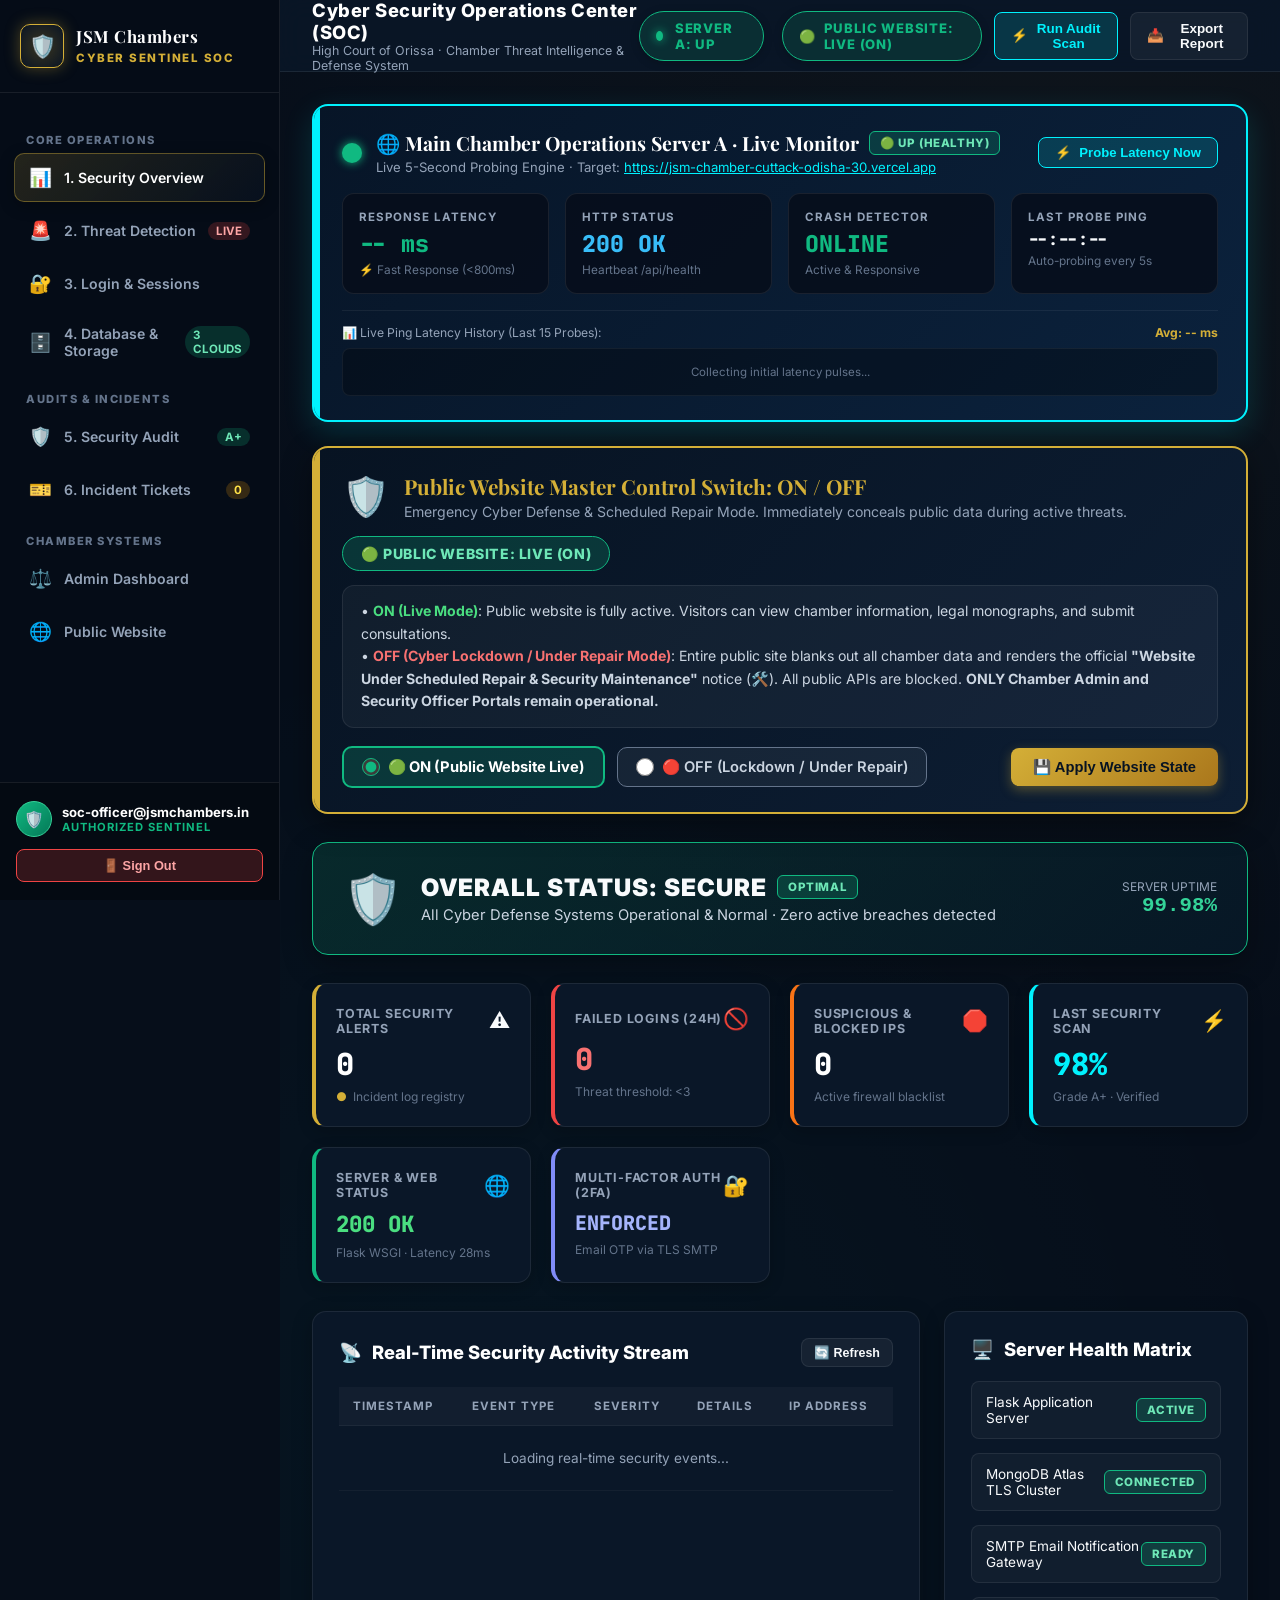
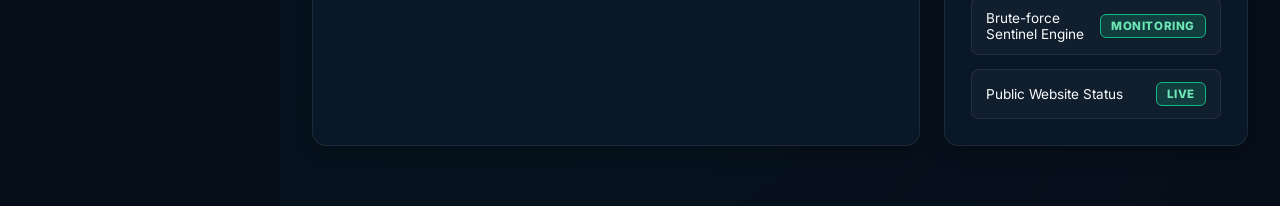
==== Court-SOC/index.html @ 740126a6 "Add files via upload" ====
<!DOCTYPE html>
<html lang="en">
<head>
    <meta charset="UTF-8">
    <meta name="viewport" content="width=device-width, initial-scale=1.0">
    <title>Cyber Security Operations Center (SOC) | JSM Chambers</title>
    <link rel="icon" type="image/jpeg" href="chamber-owner.jpg">
    <link rel="preconnect" href="https://fonts.googleapis.com">
    <link rel="preconnect" href="https://fonts.gstatic.com" crossorigin>
    <link href="https://fonts.googleapis.com/css2?family=Inter:wght@300;400;500;600;700;800;900&family=Playfair+Display:wght@700&family=JetBrains+Mono:wght@400;600;700&display=swap" rel="stylesheet">
    <style>
        :root {
            --bg-base: #060e1a;
            --bg-card: #0a1728;
            --bg-card-alt: #0d1e34;
            --border-card: rgba(212, 175, 55, 0.25);
            --border-subtle: rgba(255, 255, 255, 0.08);
            --gold: #D4AF37;
            --gold-light: #F3E5AB;
            --gold-glow: rgba(212, 175, 55, 0.35);
            --cyan: #00f2fe;
            --cyan-glow: rgba(0, 242, 254, 0.35);
            --green: #10b981;
            --green-glow: rgba(16, 185, 129, 0.35);
            --yellow: #f59e0b;
            --red: #ef4444;
            --red-glow: rgba(239, 68, 68, 0.4);
            --text-main: #f8fafc;
            --text-muted: #94a3b8;
            --text-dim: #64748b;
        }

        * {
            box-sizing: border-box;
            margin: 0;
            padding: 0;
        }

        body {
            font-family: 'Inter', -apple-system, BlinkMacSystemFont, "Segoe UI", Roboto, sans-serif;
            background-color: var(--bg-base);
            color: var(--text-main);
            min-height: 100vh;
            display: flex;
            overflow-x: hidden;
        }

        /* Sidebar Styling */
        .soc-sidebar {
            width: 280px;
            background: #050c17;
            border-right: 1px solid var(--border-subtle);
            display: flex;
            flex-direction: column;
            position: fixed;
            top: 0;
            bottom: 0;
            left: 0;
            z-index: 1000;
            transition: transform 0.3s ease;
        }

        .sidebar-brand {
            padding: 24px 20px;
            border-bottom: 1px solid var(--border-subtle);
            display: flex;
            align-items: center;
            gap: 12px;
        }

        .brand-icon {
            width: 44px;
            height: 44px;
            border-radius: 10px;
            background: radial-gradient(circle, rgba(212, 175, 55, 0.25) 0%, rgba(10, 22, 40, 0.8) 100%);
            border: 1.5px solid var(--gold);
            display: flex;
            align-items: center;
            justify-content: center;
            font-size: 22px;
            box-shadow: 0 0 15px var(--gold-glow);
        }

        .brand-text h1 {
            font-family: 'Playfair Display', Georgia, serif;
            font-size: 1.05rem;
            color: #ffffff;
            letter-spacing: 0.5px;
            line-height: 1.2;
        }

        .brand-text span {
            font-size: 0.72rem;
            color: var(--gold);
            font-weight: 800;
            letter-spacing: 1.5px;
            text-transform: uppercase;
        }

        .sidebar-nav {
            flex: 1;
            padding: 20px 14px;
            overflow-y: auto;
        }

        .nav-category {
            font-size: 0.7rem;
            font-weight: 800;
            color: var(--text-dim);
            text-transform: uppercase;
            letter-spacing: 1.5px;
            padding: 10px 12px 6px 12px;
            margin-top: 10px;
        }

        .nav-link-soc {
            display: flex;
            align-items: center;
            gap: 12px;
            padding: 12px 14px;
            color: var(--text-muted);
            text-decoration: none;
            border-radius: 10px;
            font-size: 0.88rem;
            font-weight: 600;
            transition: all 0.2s ease;
            margin-bottom: 4px;
            cursor: pointer;
            border: 1px solid transparent;
        }

        .nav-link-soc:hover {
            color: #ffffff;
            background: rgba(255, 255, 255, 0.04);
            border-color: rgba(255, 255, 255, 0.08);
        }

        .nav-link-soc.active {
            color: #ffffff;
            background: linear-gradient(135deg, rgba(212, 175, 55, 0.15), rgba(10, 23, 40, 0.4));
            border-color: rgba(212, 175, 55, 0.4);
            box-shadow: 0 4px 15px rgba(0, 0, 0, 0.3);
        }

        .nav-link-soc .nav-icon {
            font-size: 1.15rem;
        }

        .nav-badge-pill {
            margin-left: auto;
            font-size: 0.72rem;
            padding: 2px 8px;
            border-radius: 999px;
            font-weight: 700;
        }

        .sidebar-footer {
            padding: 18px 16px;
            border-top: 1px solid var(--border-subtle);
            background: rgba(0, 0, 0, 0.2);
        }

        .officer-profile-card {
            display: flex;
            align-items: center;
            gap: 10px;
            margin-bottom: 12px;
        }

        .officer-avatar {
            width: 36px;
            height: 36px;
            border-radius: 50%;
            background: linear-gradient(135deg, #10b981, #047857);
            display: flex;
            align-items: center;
            justify-content: center;
            font-size: 16px;
            border: 1.5px solid #34d399;
        }

        .officer-info {
            overflow: hidden;
        }

        .officer-info .name {
            font-size: 0.82rem;
            font-weight: 700;
            color: #ffffff;
            white-space: nowrap;
            overflow: hidden;
            text-overflow: ellipsis;
        }

        .officer-info .role {
            font-size: 0.7rem;
            color: #10b981;
            font-weight: 700;
            text-transform: uppercase;
            letter-spacing: 1px;
        }

        /* Main Content Layout */
        .soc-main {
            margin-left: 280px;
            flex: 1;
            display: flex;
            flex-direction: column;
            min-height: 100vh;
            background: radial-gradient(circle at 80% 10%, rgba(212, 175, 55, 0.04) 0%, transparent 50%),
                        radial-gradient(circle at 20% 80%, rgba(0, 242, 254, 0.03) 0%, transparent 50%),
                        var(--bg-base);
        }

        /* Top Header */
        .soc-header {
            height: 72px;
            padding: 0 32px;
            background: rgba(10, 23, 40, 0.85);
            backdrop-filter: blur(12px);
            border-bottom: 1px solid var(--border-subtle);
            display: flex;
            align-items: center;
            justify-content: space-between;
            position: sticky;
            top: 0;
            z-index: 900;
        }

        .header-title h2 {
            font-size: 1.15rem;
            font-weight: 800;
            letter-spacing: 0.5px;
            color: #ffffff;
        }

        .header-title p {
            font-size: 0.78rem;
            color: var(--text-muted);
        }

        .header-actions {
            display: flex;
            align-items: center;
            gap: 12px;
        }

        /* Public Website Status Header Pill */
        .status-pill-btn {
            display: inline-flex;
            align-items: center;
            gap: 8px;
            padding: 8px 16px;
            border-radius: 999px;
            font-size: 0.82rem;
            font-weight: 800;
            letter-spacing: 0.8px;
            text-transform: uppercase;
            cursor: pointer;
            transition: all 0.2s ease;
            box-shadow: 0 2px 10px rgba(0, 0, 0, 0.2);
            border: 1.5px solid transparent;
        }

        .status-pill-live {
            background: rgba(16, 185, 129, 0.15);
            border-color: #10b981;
            color: #10b981;
        }

        .status-pill-live:hover {
            background: rgba(16, 185, 129, 0.25);
            box-shadow: 0 0 15px var(--green-glow);
        }

        .status-pill-repair {
            background: rgba(239, 68, 68, 0.2);
            border-color: #ef4444;
            color: #fca5a5;
            animation: pulsePill 2s infinite ease-in-out;
        }

        @keyframes pulsePill {
            0%, 100% { box-shadow: 0 0 10px rgba(239, 68, 68, 0.3); }
            50% { box-shadow: 0 0 20px rgba(239, 68, 68, 0.6); }
        }

        /* Action Buttons */
        .btn-soc {
            padding: 8px 16px;
            border-radius: 8px;
            font-size: 0.84rem;
            font-weight: 700;
            display: inline-flex;
            align-items: center;
            gap: 8px;
            cursor: pointer;
            transition: all 0.2s ease;
            border: none;
            text-decoration: none;
        }

        .btn-gold {
            background: linear-gradient(135deg, #D4AF37, #AA771C);
            color: #071322;
            box-shadow: 0 4px 12px var(--gold-glow);
        }

        .btn-gold:hover {
            transform: translateY(-1px);
            box-shadow: 0 6px 18px rgba(212, 175, 55, 0.5);
        }

        .btn-cyan {
            background: rgba(0, 242, 254, 0.15);
            border: 1.5px solid var(--cyan);
            color: var(--cyan);
        }

        .btn-cyan:hover {
            background: rgba(0, 242, 254, 0.25);
            box-shadow: 0 0 15px var(--cyan-glow);
        }

        .btn-outline-soc {
            background: rgba(255, 255, 255, 0.05);
            border: 1px solid var(--border-subtle);
            color: var(--text-main);
        }

        .btn-outline-soc:hover {
            background: rgba(255, 255, 255, 0.1);
        }

        .btn-danger-soc {
            background: rgba(239, 68, 68, 0.2);
            border: 1.5px solid var(--red);
            color: #fca5a5;
        }

        .btn-danger-soc:hover {
            background: var(--red);
            color: #ffffff;
            box-shadow: 0 0 15px var(--red-glow);
        }

        /* Container & Sections */
        .soc-content {
            padding: 32px;
            flex: 1;
        }

        .soc-section {
            display: none;
        }

        .soc-section.active {
            display: block;
            animation: fadeIn 0.25s ease-in-out;
        }

        @keyframes fadeIn {
            from { opacity: 0; transform: translateY(6px); }
            to { opacity: 1; transform: translateY(0); }
        }

        /* Master Lockdown Card */
        .lockdown-master-card {
            background: linear-gradient(135deg, #071322, #0d1e34);
            border: 2px solid var(--gold);
            border-radius: 16px;
            padding: 24px 28px;
            margin-bottom: 28px;
            box-shadow: 0 10px 30px rgba(0, 0, 0, 0.4);
            position: relative;
            overflow: hidden;
        }

        .lockdown-master-card::before {
            content: '';
            position: absolute;
            top: 0;
            left: 0;
            width: 6px;
            height: 100%;
            background: var(--gold);
        }

        /* Metric Cards Grid */
        .metric-grid {
            display: grid;
            grid-template-columns: repeat(auto-fit, minmax(210px, 1fr));
            gap: 20px;
            margin-bottom: 28px;
        }

        .metric-card {
            background: var(--bg-card);
            border: 1px solid var(--border-subtle);
            border-radius: 14px;
            padding: 22px 20px;
            position: relative;
            transition: all 0.2s ease;
            box-shadow: 0 4px 15px rgba(0, 0, 0, 0.2);
        }

        .metric-card:hover {
            transform: translateY(-2px);
            border-color: rgba(255, 255, 255, 0.2);
            box-shadow: 0 8px 25px rgba(0, 0, 0, 0.35);
        }

        .metric-header {
            display: flex;
            align-items: center;
            justify-content: space-between;
            margin-bottom: 12px;
        }

        .metric-label {
            font-size: 0.78rem;
            color: var(--text-muted);
            font-weight: 700;
            text-transform: uppercase;
            letter-spacing: 0.8px;
        }

        .metric-icon {
            font-size: 1.3rem;
        }

        .metric-value {
            font-size: 1.9rem;
            font-weight: 900;
            font-family: 'JetBrains Mono', monospace;
            color: #ffffff;
            line-height: 1.1;
            margin-bottom: 8px;
        }

        .metric-sub {
            font-size: 0.75rem;
            color: var(--text-dim);
            display: flex;
            align-items: center;
            gap: 6px;
        }

        /* Health Status Hero Banner */
        .health-hero {
            border-radius: 16px;
            padding: 26px 30px;
            margin-bottom: 28px;
            display: flex;
            align-items: center;
            justify-content: space-between;
            flex-wrap: wrap;
            gap: 20px;
            box-shadow: 0 10px 30px rgba(0, 0, 0, 0.3);
            border: 1.5px solid;
        }

        .health-secure {
            background: linear-gradient(135deg, rgba(16, 185, 129, 0.15), rgba(7, 24, 39, 0.9));
            border-color: #10b981;
        }

        .health-warning {
            background: linear-gradient(135deg, rgba(245, 158, 11, 0.15), rgba(24, 18, 7, 0.9));
            border-color: #f59e0b;
        }

        .health-critical {
            background: linear-gradient(135deg, rgba(239, 68, 68, 0.2), rgba(30, 8, 8, 0.95));
            border-color: #ef4444;
            animation: pulseAlert 2s infinite ease-in-out;
        }

        /* Panels & Tables */
        .soc-panel {
            background: var(--bg-card);
            border: 1px solid var(--border-subtle);
            border-radius: 14px;
            padding: 26px;
            margin-bottom: 28px;
            box-shadow: 0 6px 20px rgba(0, 0, 0, 0.25);
        }

        .panel-header {
            display: flex;
            align-items: center;
            justify-content: space-between;
            margin-bottom: 20px;
            flex-wrap: wrap;
            gap: 12px;
        }

        .panel-header h3 {
            font-size: 1.15rem;
            font-weight: 800;
            color: #ffffff;
            display: flex;
            align-items: center;
            gap: 10px;
        }

        .soc-table {
            width: 100%;
            border-collapse: collapse;
            font-size: 0.85rem;
        }

        .soc-table th {
            text-align: left;
            padding: 12px 14px;
            background: rgba(255, 255, 255, 0.03);
            color: var(--text-muted);
            font-weight: 700;
            text-transform: uppercase;
            font-size: 0.72rem;
            letter-spacing: 1px;
            border-bottom: 1px solid var(--border-subtle);
        }

        .soc-table td {
            padding: 14px;
            border-bottom: 1px solid rgba(255, 255, 255, 0.04);
            color: var(--text-main);
            vertical-align: middle;
        }

        .soc-table tr:hover td {
            background: rgba(255, 255, 255, 0.02);
        }

        .badge-soc {
            padding: 4px 10px;
            border-radius: 6px;
            font-size: 0.72rem;
            font-weight: 800;
            text-transform: uppercase;
            letter-spacing: 0.6px;
            display: inline-block;
        }

        .badge-critical {
            background: rgba(239, 68, 68, 0.2);
            color: #fca5a5;
            border: 1px solid #ef4444;
        }

        .badge-high {
            background: rgba(249, 115, 22, 0.2);
            color: #fdba74;
            border: 1px solid #f97316;
        }

        .badge-medium {
            background: rgba(245, 158, 11, 0.2);
            color: #fde047;
            border: 1px solid #f59e0b;
        }

        .badge-low {
            background: rgba(59, 130, 246, 0.2);
            color: #93c5fd;
            border: 1px solid #3b82f6;
        }

        .badge-pass {
            background: rgba(16, 185, 129, 0.2);
            color: #6ee7b7;
            border: 1px solid #10b981;
        }

        /* Modal Styling */
        .soc-modal-overlay {
            display: none;
            position: fixed;
            top: 0;
            left: 0;
            right: 0;
            bottom: 0;
            background: rgba(0, 0, 0, 0.75);
            backdrop-filter: blur(8px);
            z-index: 2000;
            align-items: center;
            justify-content: center;
            padding: 20px;
        }

        .soc-modal {
            background: #0a1728;
            border: 1.5px solid var(--gold);
            border-radius: 16px;
            max-width: 620px;
            width: 100%;
            padding: 30px;
            box-shadow: 0 20px 50px rgba(0, 0, 0, 0.6);
            max-height: 90vh;
            overflow-y: auto;
        }

        /* Toast */
        #soc-toast {
            position: fixed;
            bottom: 30px;
            right: 30px;
            padding: 14px 24px;
            border-radius: 8px;
            color: #ffffff;
            font-weight: 700;
            font-size: 0.88rem;
            z-index: 99999;
            opacity: 0;
            transform: translateY(20px);
            transition: all 0.3s ease;
            box-shadow: 0 10px 30px rgba(0, 0, 0, 0.4);
            pointer-events: none;
            display: flex;
            align-items: center;
            gap: 10px;
        }

        #soc-toast.show {
            opacity: 1;
            transform: translateY(0);
        }

        /* Responsive */
        @media (max-width: 1024px) {
            .soc-sidebar {
                transform: translateX(-100%);
            }
            .soc-sidebar.open {
                transform: translateX(0);
            }
            .soc-main {
                margin-left: 0;
            }
            .menu-toggle-btn {
                display: block !important;
            }
        }

        /* Server A Live Monitor Card */
        .server-a-monitor-card {
            background: linear-gradient(135deg, #071527, #0b223d);
            border: 2px solid #00f2fe;
            border-radius: 16px;
            padding: 24px 28px;
            margin-bottom: 24px;
            box-shadow: 0 10px 30px rgba(0, 242, 254, 0.15);
            position: relative;
            overflow: hidden;
        }
        .server-a-monitor-card::before {
            content: '';
            position: absolute;
            top: 0;
            left: 0;
            width: 6px;
            height: 100%;
            background: #00f2fe;
            transition: background 0.3s;
        }
        .server-a-monitor-card.state-crashed {
            border-color: #ef4444;
            box-shadow: 0 10px 30px rgba(239, 68, 68, 0.25);
        }
        .server-a-monitor-card.state-crashed::before {
            background: #ef4444;
        }
        .server-a-monitor-card.state-slow {
            border-color: #f59e0b;
            box-shadow: 0 10px 30px rgba(245, 158, 11, 0.2);
        }
        .server-a-monitor-card.state-slow::before {
            background: #f59e0b;
        }
        .server-a-grid {
            display: grid;
            grid-template-columns: repeat(auto-fit, minmax(180px, 1fr));
            gap: 16px;
            margin-top: 18px;
        }
        .server-a-stat-box {
            background: rgba(6, 14, 26, 0.85);
            border: 1px solid rgba(255, 255, 255, 0.08);
            border-radius: 12px;
            padding: 16px;
            display: flex;
            flex-direction: column;
            gap: 4px;
        }
        .server-a-stat-box .stat-label {
            font-size: 0.72rem;
            text-transform: uppercase;
            letter-spacing: 1px;
            color: #94a3b8;
            font-weight: 700;
        }
        .server-a-stat-box .stat-value {
            font-size: 1.45rem;
            font-weight: 800;
            font-family: 'JetBrains Mono', monospace;
        }
        .server-a-stat-box .stat-sub {
            font-size: 0.74rem;
            color: #64748b;
        }
        .sparkline-container {
            display: flex;
            align-items: flex-end;
            gap: 5px;
            height: 48px;
            background: rgba(0,0,0,0.3);
            border-radius: 8px;
            padding: 6px 10px;
            border: 1px solid rgba(255,255,255,0.06);
        }
        .sparkline-bar {
            flex: 1;
            min-width: 8px;
            border-radius: 3px 3px 0 0;
            transition: height 0.3s ease, background-color 0.3s;
            position: relative;
        }
        .sparkline-bar:hover::after {
            content: attr(data-tip);
            position: absolute;
            bottom: 100%;
            left: 50%;
            transform: translateX(-50%);
            background: #000;
            color: #fff;
            padding: 2px 6px;
            border-radius: 4px;
            font-size: 10px;
            white-space: nowrap;
            z-index: 10;
        }
        .pulse-indicator {
            width: 14px;
            height: 14px;
            border-radius: 50%;
            display: inline-block;
            box-shadow: 0 0 10px currentColor;
        }
        .pulse-up {
            background-color: #10b981;
            color: #10b981;
            animation: pulseGreen 1.5s infinite;
        }
        .pulse-slow {
            background-color: #f59e0b;
            color: #f59e0b;
            animation: pulseYellow 1.5s infinite;
        }
        .pulse-down {
            background-color: #ef4444;
            color: #ef4444;
            animation: pulseRed 0.8s infinite;
        }
        @keyframes pulseGreen {
            0% { box-shadow: 0 0 0 0 rgba(16, 185, 129, 0.7); }
            70% { box-shadow: 0 0 0 10px rgba(16, 185, 129, 0); }
            100% { box-shadow: 0 0 0 0 rgba(16, 185, 129, 0); }
        }
        @keyframes pulseYellow {
            0% { box-shadow: 0 0 0 0 rgba(245, 158, 11, 0.7); }
            70% { box-shadow: 0 0 0 10px rgba(245, 158, 11, 0); }
            100% { box-shadow: 0 0 0 0 rgba(245, 158, 11, 0); }
        }
        @keyframes pulseRed {
            0% { box-shadow: 0 0 0 0 rgba(239, 68, 68, 0.9); }
            70% { box-shadow: 0 0 0 12px rgba(239, 68, 68, 0); }
            100% { box-shadow: 0 0 0 0 rgba(239, 68, 68, 0); }
        }
        .server-a-alert-box {
            margin-top: 14px;
            padding: 12px 18px;
            background: rgba(239, 68, 68, 0.15);
            border: 1.5px solid #ef4444;
            border-radius: 10px;
            display: flex;
            align-items: center;
            gap: 12px;
            font-size: 0.88rem;
            color: #fecaca;
        }

        /* Security Officer OTP 2FA Overlay */
        .soc-auth-overlay {
            position: fixed;
            top: 0;
            left: 0;
            right: 0;
            bottom: 0;
            background: radial-gradient(circle at center, rgba(6, 14, 26, 0.98) 0%, rgba(2, 6, 12, 1) 100%);
            z-index: 99999;
            display: flex;
            align-items: center;
            justify-content: center;
            padding: 20px;
            backdrop-filter: blur(12px);
        }
        .soc-auth-card {
            background: linear-gradient(145deg, #0a1728, #050c17);
            border: 2px solid var(--gold);
            border-radius: 20px;
            max-width: 460px;
            width: 100%;
            padding: 38px 32px;
            text-align: center;
            box-shadow: 0 20px 60px rgba(0, 0, 0, 0.8), 0 0 35px var(--gold-glow);
            animation: fadeIn 0.3s ease-out;
        }
        .soc-auth-icon {
            width: 68px;
            height: 68px;
            margin: 0 auto 16px auto;
            border-radius: 50%;
            background: radial-gradient(circle, rgba(212, 175, 55, 0.25) 0%, rgba(10, 22, 40, 0.9) 100%);
            border: 2px solid var(--gold);
            display: flex;
            align-items: center;
            justify-content: center;
            font-size: 32px;
            box-shadow: 0 0 20px var(--gold-glow);
        }
        .auth-alert {
            padding: 10px 14px;
            border-radius: 8px;
            font-size: 0.82rem;
            margin-bottom: 16px;
            text-align: left;
            line-height: 1.4;
        }
        .auth-alert-error {
            background: rgba(239, 68, 68, 0.18);
            border: 1px solid #ef4444;
            color: #fecaca;
        }
        .auth-alert-info {
            background: rgba(0, 242, 254, 0.15);
            border: 1px solid #00f2fe;
            color: #bae6fd;
        }

    </style>
</head>
<body>

    <!-- Sidebar Navigation -->
    <aside class="soc-sidebar" id="soc-sidebar">
        <div class="sidebar-brand">
            <div class="brand-icon">🛡️</div>
            <div class="brand-text">
                <h1>JSM Chambers</h1>
                <span>Cyber Sentinel SOC</span>
            </div>
        </div>

        <nav class="sidebar-nav">
            <div class="nav-category">Core Operations</div>
            <a class="nav-link-soc active" onclick="switchSection('overview')">
                <span class="nav-icon">📊</span>
                <span>1. Security Overview</span>
            </a>
            <a class="nav-link-soc" onclick="switchSection('threats')">
                <span class="nav-icon">🚨</span>
                <span>2. Threat Detection</span>
                <span class="nav-badge-pill" id="badge-threat-count" style="background: rgba(239, 68, 68, 0.2); color: #fca5a5;">LIVE</span>
            </a>
            <a class="nav-link-soc" onclick="switchSection('logins')">
                <span class="nav-icon">🔐</span>
                <span>3. Login & Sessions</span>
            </a>
            <a class="nav-link-soc" onclick="switchSection('databases')">
                <span class="nav-icon">🗄️</span>
                <span>4. Database & Storage</span>
                <span class="nav-badge-pill" id="badge-db-status" style="background: rgba(16, 185, 129, 0.2); color: #6ee7b7;">3 CLOUDS</span>
            </a>

            <div class="nav-category">Audits & Incidents</div>
            <a class="nav-link-soc" onclick="switchSection('audit')">
                <span class="nav-icon">🛡️</span>
                <span>5. Security Audit</span>
                <span class="nav-badge-pill" id="badge-audit-score" style="background: rgba(16, 185, 129, 0.2); color: #6ee7b7;">A+</span>
            </a>
            <a class="nav-link-soc" onclick="switchSection('incidents')">
                <span class="nav-icon">🎫</span>
                <span>6. Incident Tickets</span>
                <span class="nav-badge-pill" id="badge-open-incidents" style="background: rgba(245, 158, 11, 0.2); color: #fde047;">0</span>
            </a>

            <div class="nav-category">Chamber Systems</div>
            <a href="https://jsm-chamber-cuttack-odisha-30.vercel.app/admin-dashboard.html" class="nav-link-soc" target="_blank">
                <span class="nav-icon">⚖️</span>
                <span>Admin Dashboard</span>
            </a>
            <a href="https://jsm-chamber-cuttack-odisha-30.vercel.app/" class="nav-link-soc" target="_blank">
                <span class="nav-icon">🌐</span>
                <span>Public Website</span>
            </a>
        </nav>

        <div class="sidebar-footer">
            <div class="officer-profile-card">
                <div class="officer-avatar">🛡️</div>
                <div class="officer-info">
                    <div class="name" id="sidebar-officer-email">Security Officer</div>
                    <div class="role">Authorized Sentinel</div>
                </div>
            </div>
            <button onclick="handleLogout()" class="btn-soc btn-danger-soc" style="width: 100%; justify-content: center; font-size: 0.8rem;">
                🚪 Sign Out
            </button>
        </div>
    </aside>

    <!-- Main Content Area -->
    <main class="soc-main">
        <!-- Top Header Bar -->
        <header class="soc-header">
            <div style="display: flex; align-items: center; gap: 14px;">
                <button class="btn-soc btn-outline-soc menu-toggle-btn" onclick="toggleSidebar()" style="display: none; padding: 6px 12px; font-size: 1.2rem;">☰</button>
                <div class="header-title">
                    <h2 id="header-section-title">Cyber Security Operations Center (SOC)</h2>
                    <p>High Court of Orissa · Chamber Threat Intelligence & Defense System</p>
                </div>
            </div>

            <div class="header-actions">
                <!-- Master Public Website Status Pill in Top Header -->
                <div id="top-server-a-pill" class="status-pill-btn status-pill-live" onclick="probeServerANow()" title="Click to probe Server A in real-time" style="margin-right: 6px;">
                    <span id="top-server-a-dot" class="pulse-indicator pulse-up" style="width:10px; height:10px; margin-right:4px;"></span>
                    <span id="top-server-a-text">Server A: UP</span>
                </div>
                <div id="top-status-pill" class="status-pill-btn status-pill-live" onclick="toggleWebsiteStatusQuick()" title="Click to instantly toggle Public Website ON / OFF">
                    <span id="top-status-dot">🟢</span>
                    <span id="top-status-text">Public Website: LIVE (ON)</span>
                </div>

                <button class="btn-soc btn-cyan" onclick="runLiveAuditScan()">
                    <span>⚡</span> Run Audit Scan
                </button>

                <button class="btn-soc btn-outline-soc" onclick="exportSecurityReport()">
                    <span>📥</span> Export Report
                </button>
            </div>
        </header>

        <!-- Dynamic Content Body -->
        <div class="soc-content">

            <!-- SERVER A LIVE CRASH & LATENCY PULSE CARD -->
            <div class="server-a-monitor-card" id="server-a-live-card">
                <div style="display: flex; align-items: center; justify-content: space-between; flex-wrap: wrap; gap: 14px;">
                    <div style="display: flex; align-items: center; gap: 14px;">
                        <span id="server-a-pulse-dot" class="pulse-indicator pulse-up" style="width: 20px; height: 20px;"></span>
                        <div>
                            <div style="display: flex; align-items: center; gap: 10px; flex-wrap: wrap;">
                                <h3 style="margin: 0; font-size: 1.22rem; color: #ffffff; font-family: 'Playfair Display', Georgia, serif;">
                                    🌐 Main Chamber Operations Server A · Live Monitor
                                </h3>
                                <span class="badge-soc badge-pass" id="server-a-badge-state">🟢 UP (HEALTHY)</span>
                            </div>
                            <p style="margin: 3px 0 0 0; color: #94a3b8; font-size: 0.82rem;">
                                Live 5-Second Probing Engine · Target: <a href="https://jsm-chamber-cuttack-odisha-30.vercel.app" target="_blank" id="server-a-target-link" style="color: #00f2fe; text-decoration: underline;">https://jsm-chamber-cuttack-odisha-30.vercel.app</a>
                            </p>
                        </div>
                    </div>
                    <div style="display: flex; gap: 8px;">
                        <button class="btn-soc btn-cyan" onclick="probeServerANow()" style="padding: 7px 16px; font-size: 0.82rem;">
                            <span>⚡</span> Probe Latency Now
                        </button>
                    </div>
                </div>

                <!-- Live Metrics Grid -->
                <div class="server-a-grid">
                    <div class="server-a-stat-box">
                        <div class="stat-label">RESPONSE LATENCY</div>
                        <div class="stat-value" id="server-a-latency-val" style="color: #10b981;">-- ms</div>
                        <div class="stat-sub" id="server-a-latency-sub">⚡ Fast Response (&lt;800ms)</div>
                    </div>
                    <div class="server-a-stat-box">
                        <div class="stat-label">HTTP STATUS</div>
                        <div class="stat-value" id="server-a-http-code" style="color: #38bdf8;">200 OK</div>
                        <div class="stat-sub">Heartbeat /api/health</div>
                    </div>
                    <div class="server-a-stat-box">
                        <div class="stat-label">CRASH DETECTOR</div>
                        <div class="stat-value" id="server-a-crash-status" style="color: #10b981;">ONLINE</div>
                        <div class="stat-sub" id="server-a-crash-sub">Active &amp; Responsive</div>
                    </div>
                    <div class="server-a-stat-box">
                        <div class="stat-label">LAST PROBE PING</div>
                        <div class="stat-value" id="server-a-ping-time" style="font-size: 1.05rem; color: #f8fafc;">--:--:--</div>
                        <div class="stat-sub">Auto-probing every 5s</div>
                    </div>
                </div>

                <!-- Latency Sparkline Bar Chart -->
                <div style="margin-top: 16px; padding-top: 14px; border-top: 1px solid rgba(255,255,255,0.06);">
                    <div style="display: flex; justify-content: space-between; font-size: 0.76rem; color: #94a3b8; margin-bottom: 8px;">
                        <span>📊 Live Ping Latency History (Last 15 Probes):</span>
                        <span id="server-a-avg-latency" style="color: #D4AF37; font-weight: 700;">Avg: -- ms</span>
                    </div>
                    <div class="sparkline-container" id="server-a-sparkline">
                        <div style="color: #64748b; font-size: 0.72rem; margin: auto;">Collecting initial latency pulses...</div>
                    </div>
                </div>

                <!-- Emergency Alert Notice (Hidden when healthy) -->
                <div id="server-a-alert-banner" class="server-a-alert-box" style="display: none;">
                    <span id="server-a-alert-icon" style="font-size: 1.4rem;">🚨</span>
                    <span id="server-a-alert-text">Server A is unreachable!</span>
                </div>
            </div>

            <!-- MASTER CYBER LOCKDOWN & REPAIR CARD -->
            <div class="lockdown-master-card">
                <div style="display: flex; align-items: center; justify-content: space-between; flex-wrap: wrap; gap: 16px; margin-bottom: 14px;">
                    <div style="display: flex; align-items: center; gap: 14px;">
                        <span style="font-size: 2.4rem;">🛡️</span>
                        <div>
                            <h3 style="margin: 0; font-size: 1.3rem; color: #D4AF37; font-family: 'Playfair Display', Georgia, serif;">
                                Public Website Master Control Switch: ON / OFF
                            </h3>
                            <p style="margin: 3px 0 0 0; color: var(--text-muted); font-size: 0.88rem;">
                                Emergency Cyber Defense & Scheduled Repair Mode. Immediately conceals public data during active threats.
                            </p>
                        </div>
                    </div>

                    <span id="master-status-badge" class="badge-soc badge-pass" style="font-size: 0.88rem; padding: 8px 18px; border-radius: 999px;">
                        🟢 Public Website: LIVE (ON)
                    </span>
                </div>

                <div style="background: rgba(255, 255, 255, 0.04); border: 1px solid rgba(255, 255, 255, 0.08); border-radius: 12px; padding: 14px 18px; margin-bottom: 18px; font-size: 0.88rem; line-height: 1.6; color: #cbd5e1;">
                    • <strong style="color: #4ade80;">ON (Live Mode)</strong>: Public website is fully active. Visitors can view chamber information, legal monographs, and submit consultations.<br>
                    • <strong style="color: #f87171;">OFF (Cyber Lockdown / Under Repair Mode)</strong>: Entire public site blanks out all chamber data and renders the official <strong>"Website Under Scheduled Repair & Security Maintenance"</strong> notice (🛠️). All public APIs are blocked. <strong>ONLY Chamber Admin and Security Officer Portals remain operational.</strong>
                </div>

                <div style="display: flex; align-items: center; justify-content: space-between; flex-wrap: wrap; gap: 16px;">
                    <div style="display: flex; gap: 12px; align-items: center; flex-wrap: wrap;">
                        <label id="lbl-status-on" style="display: flex; align-items: center; gap: 8px; background: rgba(16, 185, 129, 0.2); border: 2px solid #10b981; padding: 10px 18px; border-radius: 10px; cursor: pointer; color: #ffffff; font-weight: 700; font-size: 0.92rem; transition: all 0.2s ease;">
                            <input type="radio" name="soc_status_radio" id="soc-status-on" value="on" checked onchange="handleRadioChange('on')" style="accent-color: #10b981; width: 18px; height: 18px;">
                            <span>🟢 ON (Public Website Live)</span>
                        </label>
                        <label id="lbl-status-off" style="display: flex; align-items: center; gap: 8px; background: rgba(255, 255, 255, 0.05); border: 1.5px solid #64748b; padding: 10px 18px; border-radius: 10px; cursor: pointer; color: #cbd5e1; font-weight: 600; font-size: 0.92rem; transition: all 0.2s ease;">
                            <input type="radio" name="soc_status_radio" id="soc-status-off" value="off" onchange="handleRadioChange('off')" style="accent-color: #ef4444; width: 18px; height: 18px;">
                            <span>🔴 OFF (Lockdown / Under Repair)</span>
                        </label>
                    </div>

                    <button class="btn-soc btn-gold" id="btn-apply-status" onclick="applyPublicWebsiteStatus()" style="padding: 10px 22px; font-size: 0.92rem;">
                        💾 Apply Website State
                    </button>
                </div>
            </div>

            <!-- SECTION 1: SECURITY OVERVIEW DASHBOARD -->
            <div id="section-overview" class="soc-section active">
                <!-- Health Status Hero Banner -->
                <div id="health-hero-banner" class="health-hero health-secure">
                    <div style="display: flex; align-items: center; gap: 18px;">
                        <span id="health-hero-icon" style="font-size: 3rem;">🛡️</span>
                        <div>
                            <div style="display: flex; align-items: center; gap: 10px; margin-bottom: 4px;">
                                <h3 id="health-hero-status" style="margin: 0; font-size: 1.5rem; font-weight: 900; letter-spacing: 1px;">
                                    OVERALL STATUS: SECURE
                                </h3>
                                <span class="badge-soc badge-pass" id="health-hero-badge">OPTIMAL</span>
                            </div>
                            <p id="health-hero-desc" style="margin: 0; color: #cbd5e1; font-size: 0.92rem;">
                                All Cyber Defense Systems Operational & Normal · Zero active breaches detected
                            </p>
                        </div>
                    </div>
                    <div style="display: flex; align-items: center; gap: 12px;">
                        <div style="text-align: right;">
                            <div style="font-size: 0.75rem; color: var(--text-muted); text-transform: uppercase;">Server Uptime</div>
                            <div style="font-size: 1.3rem; font-weight: 800; font-family: monospace; color: #34d399;" id="hero-uptime-val">99.98%</div>
                        </div>
                    </div>
                </div>

                <!-- Top 6 KPI Metric Cards -->
                <div class="metric-grid">
                    <div class="metric-card" style="border-left: 4px solid var(--gold);">
                        <div class="metric-header">
                            <span class="metric-label">Total Security Alerts</span>
                            <span class="metric-icon">⚠️</span>
                        </div>
                        <div class="metric-value" id="kpi-total-alerts">0</div>
                        <div class="metric-sub">
                            <span style="color: var(--gold);">●</span> Incident log registry
                        </div>
                    </div>

                    <div class="metric-card" style="border-left: 4px solid var(--red);">
                        <div class="metric-header">
                            <span class="metric-label">Failed Logins (24h)</span>
                            <span class="metric-icon">🚫</span>
                        </div>
                        <div class="metric-value" id="kpi-failed-logins" style="color: #f87171;">0</div>
                        <div class="metric-sub">
                            <span>Threat threshold: <3</span>
                        </div>
                    </div>

                    <div class="metric-card" style="border-left: 4px solid #f97316;">
                        <div class="metric-header">
                            <span class="metric-label">Suspicious & Blocked IPs</span>
                            <span class="metric-icon">🛑</span>
                        </div>
                        <div class="metric-value" id="kpi-blocked-ips">0</div>
                        <div class="metric-sub">
                            <span>Active firewall blacklist</span>
                        </div>
                    </div>

                    <div class="metric-card" style="border-left: 4px solid var(--cyan);">
                        <div class="metric-header">
                            <span class="metric-label">Last Security Scan</span>
                            <span class="metric-icon">⚡</span>
                        </div>
                        <div class="metric-value" id="kpi-scan-score" style="color: var(--cyan);">98%</div>
                        <div class="metric-sub" id="kpi-scan-time">
                            <span>Grade A+ · Verified</span>
                        </div>
                    </div>

                    <div class="metric-card" style="border-left: 4px solid var(--green);">
                        <div class="metric-header">
                            <span class="metric-label">Server & Web Status</span>
                            <span class="metric-icon">🌐</span>
                        </div>
                        <div class="metric-value" id="kpi-server-status" style="font-size: 1.4rem; color: #4ade80;">200 OK</div>
                        <div class="metric-sub" id="kpi-server-latency">
                            <span>Flask WSGI · Latency 28ms</span>
                        </div>
                    </div>

                    <div class="metric-card" style="border-left: 4px solid #818cf8;">
                        <div class="metric-header">
                            <span class="metric-label">Multi-Factor Auth (2FA)</span>
                            <span class="metric-icon">🔐</span>
                        </div>
                        <div class="metric-value" style="font-size: 1.25rem; color: #a5b4fc;">ENFORCED</div>
                        <div class="metric-sub">
                            <span>Email OTP via TLS SMTP</span>
                        </div>
                    </div>
                </div>

                <!-- Live Threat Radar & Server Telemetry Grid -->
                <div style="display: grid; grid-template-columns: 2fr 1fr; gap: 24px; margin-bottom: 28px;">
                    <!-- Real-time Activity Stream -->
                    <div class="soc-panel" style="margin-bottom: 0;">
                        <div class="panel-header">
                            <h3><span>📡</span> Real-Time Security Activity Stream</h3>
                            <button class="btn-soc btn-outline-soc" onclick="loadSecurityOverview()" style="font-size: 0.78rem; padding: 6px 12px;">
                                🔄 Refresh
                            </button>
                        </div>
                        <div style="max-height: 380px; overflow-y: auto;">
                            <table class="soc-table">
                                <thead>
                                    <tr>
                                        <th>Timestamp</th>
                                        <th>Event Type</th>
                                        <th>Severity</th>
                                        <th>Details</th>
                                        <th>IP Address</th>
                                    </tr>
                                </thead>
                                <tbody id="table-overview-logs">
                                    <tr><td colspan="5" style="text-align: center; color: var(--text-muted); padding: 24px;">Loading real-time security events...</td></tr>
                                </tbody>
                            </table>
                        </div>
                    </div>

                    <!-- Server Infrastructure & TLS Health Card -->
                    <div class="soc-panel" style="margin-bottom: 0;">
                        <div class="panel-header">
                            <h3><span>🖥️</span> Server Health Matrix</h3>
                        </div>
                        <div style="display: flex; flex-direction: column; gap: 14px; font-size: 0.85rem;">
                            <div style="background: rgba(255,255,255,0.03); padding: 12px 14px; border-radius: 8px; border: 1px solid var(--border-subtle); display: flex; justify-content: space-between; align-items: center;">
                                <span>Flask Application Server</span>
                                <span class="badge-soc badge-pass">ACTIVE</span>
                            </div>
                            <div style="background: rgba(255,255,255,0.03); padding: 12px 14px; border-radius: 8px; border: 1px solid var(--border-subtle); display: flex; justify-content: space-between; align-items: center;">
                                <span>MongoDB Atlas TLS Cluster</span>
                                <span class="badge-soc badge-pass">CONNECTED</span>
                            </div>
                            <div style="background: rgba(255,255,255,0.03); padding: 12px 14px; border-radius: 8px; border: 1px solid var(--border-subtle); display: flex; justify-content: space-between; align-items: center;">
                                <span>SMTP Email Notification Gateway</span>
                                <span class="badge-soc badge-pass">READY</span>
                            </div>
                            <div style="background: rgba(255,255,255,0.03); padding: 12px 14px; border-radius: 8px; border: 1px solid var(--border-subtle); display: flex; justify-content: space-between; align-items: center;">
                                <span>Brute-force Sentinel Engine</span>
                                <span class="badge-soc badge-pass">MONITORING</span>
                            </div>
                            <div style="background: rgba(255,255,255,0.03); padding: 12px 14px; border-radius: 8px; border: 1px solid var(--border-subtle); display: flex; justify-content: space-between; align-items: center;">
                                <span>Public Website Status</span>
                                <span id="matrix-public-status" class="badge-soc badge-pass">LIVE</span>
                            </div>
                        </div>
                    </div>
                </div>
            </div>

            <!-- SECTION 2: THREAT DETECTION & MONITORING -->
            <div id="section-threats" class="soc-section">
                <!-- WAF L7 Threat Shield Panel -->
                <div class="soc-panel" style="border: 1.5px solid rgba(0, 242, 254, 0.4); background: linear-gradient(145deg, rgba(10, 23, 40, 0.95), rgba(6, 14, 26, 0.98));">
                    <div class="panel-header" style="flex-wrap: wrap; gap: 12px;">
                        <div>
                            <div style="display: flex; align-items: center; gap: 10px;">
                                <h3 style="color: var(--cyan); margin: 0;"><span>🛡️</span> Web Application Firewall (WAF) · L7 Active Shield</h3>
                                <span class="badge-soc badge-pass" style="background: rgba(16, 185, 129, 0.2); color: #34d399; border: 1px solid #10b981;">● ENFORCING</span>
                            </div>
                            <p style="font-size: 0.8rem; color: var(--text-muted); margin-top: 4px;">
                                Automated Layer-7 Deep Packet Inspection: Blocks NoSQL/SQL Injections, Cross-Site Scripting (XSS), Path Traversal Probes, Malicious Scanners, and DDoS Floods.
                            </p>
                        </div>
                        <button class="btn-soc btn-outline-soc" onclick="loadWafStatus()" style="font-size: 0.78rem; padding: 6px 14px;">🔄 Refresh WAF Metrics</button>
                    </div>

                    <!-- WAF Metric Cards -->
                    <div style="display: grid; grid-template-columns: repeat(auto-fit, minmax(180px, 1fr)); gap: 14px; margin-bottom: 22px;">
                        <div style="background: rgba(255,255,255,0.02); border: 1px solid var(--border-subtle); padding: 14px; border-radius: 10px; border-left: 3px solid var(--cyan);">
                            <div style="font-size: 0.72rem; text-transform: uppercase; color: var(--text-muted);">NoSQL/SQL Injections</div>
                            <div style="font-size: 1.6rem; font-weight: 900; color: var(--cyan); font-family: monospace;" id="waf-nosql-count">0</div>
                            <div style="font-size: 0.72rem; color: #94a3b8;">Operator exploits dropped</div>
                        </div>
                        <div style="background: rgba(255,255,255,0.02); border: 1px solid var(--border-subtle); padding: 14px; border-radius: 10px; border-left: 3px solid #c084fc;">
                            <div style="font-size: 0.72rem; text-transform: uppercase; color: var(--text-muted);">XSS Attacks Blocked</div>
                            <div style="font-size: 1.6rem; font-weight: 900; color: #c084fc; font-family: monospace;" id="waf-xss-count">0</div>
                            <div style="font-size: 0.72rem; color: #94a3b8;">Script injections sanitized</div>
                        </div>
                        <div style="background: rgba(255,255,255,0.02); border: 1px solid var(--border-subtle); padding: 14px; border-radius: 10px; border-left: 3px solid #fb923c;">
                            <div style="font-size: 0.72rem; text-transform: uppercase; color: var(--text-muted);">Path Probes Blocked</div>
                            <div style="font-size: 1.6rem; font-weight: 900; color: #fb923c; font-family: monospace;" id="waf-path-count">0</div>
                            <div style="font-size: 0.72rem; color: #94a3b8;">.env / traversal dropped</div>
                        </div>
                        <div style="background: rgba(255,255,255,0.02); border: 1px solid var(--border-subtle); padding: 14px; border-radius: 10px; border-left: 3px solid #f87171;">
                            <div style="font-size: 0.72rem; text-transform: uppercase; color: var(--text-muted);">Bot Scanners Dropped</div>
                            <div style="font-size: 1.6rem; font-weight: 900; color: #f87171; font-family: monospace;" id="waf-bot-count">0</div>
                            <div style="font-size: 0.72rem; color: #94a3b8;">sqlmap, nikto, nmap</div>
                        </div>
                        <div style="background: rgba(255,255,255,0.02); border: 1px solid var(--border-subtle); padding: 14px; border-radius: 10px; border-left: 3px solid #facc15;">
                            <div style="font-size: 0.72rem; text-transform: uppercase; color: var(--text-muted);">Anti-DDoS Floods</div>
                            <div style="font-size: 1.6rem; font-weight: 900; color: #facc15; font-family: monospace;" id="waf-ddos-count">0</div>
                            <div style="font-size: 0.72rem; color: #94a3b8;">Rate-limit bans engaged</div>
                        </div>
                    </div>

                    <!-- WAF Active Defense Matrix -->
                    <div style="background: rgba(0,0,0,0.3); border-radius: 10px; padding: 16px; border: 1px solid var(--border-subtle); margin-bottom: 20px;">
                        <div style="font-size: 0.78rem; font-weight: 700; color: #ffffff; text-transform: uppercase; letter-spacing: 1px; margin-bottom: 12px;">Active WAF Inspection Engines</div>
                        <div style="display: grid; grid-template-columns: repeat(auto-fit, minmax(260px, 1fr)); gap: 10px; font-size: 0.8rem;" id="waf-shield-rules">
                            <!-- Populated dynamically -->
                        </div>
                    </div>

                    <!-- WAF Auto-Banned IPs Table -->
                    <div style="margin-top: 14px;">
                        <div style="font-size: 0.82rem; font-weight: 700; color: #ffffff; margin-bottom: 10px; display: flex; align-items: center; justify-content: space-between;">
                            <span>Active WAF Auto-Bans (<span id="waf-ban-count">0</span>)</span>
                            <span style="font-size: 0.72rem; color: var(--text-muted);">Auto-expires after configured timer</span>
                        </div>
                        <table class="soc-table">
                            <thead>
                                <tr>
                                    <th>Attacking IP</th>
                                    <th>Triggered Rule / Reason</th>
                                    <th>Banned At</th>
                                    <th>Remaining Ban</th>
                                    <th>Action</th>
                                </tr>
                            </thead>
                            <tbody id="table-waf-bans">
                                <tr><td colspan="5" style="text-align: center; color: var(--text-muted); padding: 16px;">Zero active WAF IP bans. All traffic is normal.</td></tr>
                            </tbody>
                        </table>
                    </div>
                </div>

                <!-- Threat Telemetry Feed -->
                <div class="soc-panel">
                    <div class="panel-header">
                        <div>
                            <h3><span>🚨</span> Automated Threat Detection & Activity Log</h3>
                            <p style="font-size: 0.8rem; color: var(--text-muted); margin-top: 4px;">
                                Detects repeated failed logins, suspicious IPs, brute-force indicators, and anomalous traffic.
                            </p>
                        </div>
                        <div style="display: flex; gap: 8px;">
                            <button class="btn-soc btn-outline-soc" onclick="loadThreats()">🔄 Refresh Feed</button>
                        </div>
                    </div>

                    <div style="overflow-x: auto;">
                        <table class="soc-table">
                            <thead>
                                <tr>
                                    <th>Detected Time</th>
                                    <th>Event & Category</th>
                                    <th>Severity</th>
                                    <th>Attacking / Source IP</th>
                                    <th>Target User / Resource</th>
                                    <th>Telemetry Details</th>
                                    <th>Threat Response</th>
                                </tr>
                            </thead>
                            <tbody id="table-threat-logs">
                                <tr><td colspan="7" style="text-align: center; color: var(--text-muted); padding: 30px;">Loading threat telemetry...</td></tr>
                            </tbody>
                        </table>
                    </div>
                </div>

                <!-- IP Blacklist Manager -->
                <div class="soc-panel">
                    <div class="panel-header">
                        <h3><span>🚫</span> Firewall IP Blacklist & Access Control</h3>
                        <p style="font-size: 0.8rem; color: var(--text-muted); margin-top: 4px;">
                            Blocked IPs are completely denied access to the public website, client portal, and admin interfaces.
                        </p>
                    </div>

                    <div style="display: flex; gap: 12px; margin-bottom: 20px; flex-wrap: wrap;">
                        <input type="text" id="manual-block-ip" placeholder="Enter IP Address (e.g. 192.168.1.100)" class="form-control" style="background: rgba(255,255,255,0.05); border: 1px solid var(--border-subtle); padding: 10px 14px; border-radius: 8px; color: #ffffff; flex: 1; min-width: 200px;">
                        <input type="text" id="manual-block-reason" placeholder="Reason (e.g. Brute-force probing)" class="form-control" style="background: rgba(255,255,255,0.05); border: 1px solid var(--border-subtle); padding: 10px 14px; border-radius: 8px; color: #ffffff; flex: 2; min-width: 250px;">
                        <button class="btn-soc btn-danger-soc" onclick="submitManualBlockIP()">🚫 Blacklist IP</button>
                    </div>

                    <table class="soc-table">
                        <thead>
                            <tr>
                                <th>Blacklisted IP</th>
                                <th>Reason for Restriction</th>
                                <th>Blocked At</th>
                                <th>Enforced By</th>
                                <th>Action</th>
                            </tr>
                        </thead>
                        <tbody id="table-blocked-ips">
                            <tr><td colspan="5" style="text-align: center; color: var(--text-muted); padding: 20px;">No IP addresses currently blacklisted.</td></tr>
                        </tbody>
                    </table>
                </div>
            </div>

            <!-- SECTION 3: LOGIN & SESSION SECURITY -->
            <div id="section-logins" class="soc-section">
                <!-- Session Actions -->
                <div style="display: flex; justify-content: space-between; align-items: center; margin-bottom: 24px; flex-wrap: wrap; gap: 14px;">
                    <div>
                        <h3 style="font-size: 1.25rem; font-weight: 800; color: #ffffff;">Authentication & Session Telemetry</h3>
                        <p style="font-size: 0.82rem; color: var(--text-muted);">Monitor active administrator logins, 2FA verifications, and locked devices.</p>
                    </div>
                    <button class="btn-soc btn-danger-soc" onclick="forceLogoutAllSessions()">
                        <span>🚨</span> Force Terminate All Active Sessions
                    </button>
                </div>

                <!-- Currently Locked Devices / Intruders Card -->
                <div class="soc-panel" style="border-left: 4px solid var(--red);">
                    <div class="panel-header">
                        <h3><span>⏱️</span> Currently Locked Intruders & Devices (5-Min Auto-Lockout)</h3>
                        <span class="badge-soc badge-critical" id="badge-locked-devices-count">0 LOCKED</span>
                    </div>
                    <table class="soc-table">
                        <thead>
                            <tr>
                                <th>Device / Account</th>
                                <th>Target User</th>
                                <th>IP Address</th>
                                <th>Failed Attempts</th>
                                <th>Lockout Remaining</th>
                                <th>User Agent</th>
                                <th>Action</th>
                            </tr>
                        </thead>
                        <tbody id="table-locked-devices">
                            <tr><td colspan="7" style="text-align: center; color: var(--text-muted); padding: 20px;">Zero devices or accounts currently locked. System is clean.</td></tr>
                        </tbody>
                    </table>
                </div>

                <!-- Login History Table -->
                <div class="soc-panel">
                    <div class="panel-header">
                        <h3><span>📋</span> Admin & Security Officer Login History</h3>
                        <button class="btn-soc btn-outline-soc" onclick="loadLogins()">🔄 Refresh History</button>
                    </div>
                    <div style="overflow-x: auto;">
                        <table class="soc-table">
                            <thead>
                                <tr>
                                    <th>Timestamp (IST)</th>
                                    <th>Account / User</th>
                                    <th>IP Address</th>
                                    <th>Event / Status</th>
                                    <th>Telemetry Details</th>
                                    <th>Client Browser</th>
                                </tr>
                            </thead>
                            <tbody id="table-login-history">
                                <tr><td colspan="6" style="text-align: center; color: var(--text-muted); padding: 24px;">Loading login logs...</td></tr>
                            </tbody>
                        </table>
                    </div>
                </div>
            </div>

            <!-- SECTION 4: DATABASE SECURITY & STORAGE ARCHITECTURE -->
            <div id="section-databases" class="soc-section">
                <!-- Master Header Panel -->
                <div class="soc-panel" style="background: linear-gradient(135deg, rgba(212, 175, 55, 0.08), rgba(10, 23, 40, 0.95)); border: 1.5px solid var(--accent); margin-bottom: 24px;">
                    <div style="display: flex; align-items: center; justify-content: space-between; flex-wrap: wrap; gap: 20px;">
                        <div>
                            <div style="display: flex; align-items: center; gap: 10px; margin-bottom: 6px;">
                                <span style="font-size: 1.8rem;">🗄️</span>
                                <h3 style="margin: 0; font-size: 1.35rem; color: var(--accent); font-weight: 900;">
                                    Tri-Cloud Database Architecture, Storage Telemetry & Governance
                                </h3>
                            </div>
                            <p style="margin: 0; color: var(--text-muted); font-size: 0.88rem; max-width: 820px;">
                                Real-time storage telemetry, data segregation boundaries, access control permissions, and tamper-prevention shields for <strong>MongoDB Atlas</strong> (Operational Core), <strong>Turso Cloud 1</strong> (Archival Vault), and <strong>Turso Cloud 2</strong> (Editorial & Opinions Cloud).
                            </p>
                        </div>
                        <div style="display: flex; align-items: center; gap: 12px; flex-wrap: wrap;">
                            <button onclick="loadDatabaseSecurityStats()" class="btn-soc btn-outline-soc" style="border-color: var(--accent); color: var(--accent);">
                                🔄 Live Latency & Storage Probe
                            </button>
                            <span id="db-probe-timestamp" style="font-size: 0.78rem; color: var(--text-dim); font-family: monospace;">Syncing...</span>
                        </div>
                    </div>
                </div>

                <!-- Tri-Database Live Overview Cards -->
                <div class="overview-grid" style="grid-template-columns: repeat(auto-fit, minmax(330px, 1fr)); margin-bottom: 28px;">
                    <!-- MongoDB Atlas Card -->
                    <div class="soc-panel" style="border-top: 4px solid #10b981; position: relative;">
                        <div style="display: flex; justify-content: space-between; align-items: flex-start; margin-bottom: 14px;">
                            <div>
                                <div style="display: flex; align-items: center; gap: 8px;">
                                    <span style="font-size: 1.5rem;">🍃</span>
                                    <h4 style="margin: 0; font-size: 1.15rem; color: #ffffff; font-weight: 800;">MongoDB Atlas Cloud</h4>
                                </div>
                                <span style="font-size: 0.75rem; color: #10b981; font-weight: 700; text-transform: uppercase; letter-spacing: 0.5px;">Operational Core (NoSQL)</span>
                            </div>
                            <span id="mongo-status-badge" class="nav-badge-pill" style="background: rgba(16, 185, 129, 0.2); color: #6ee7b7; border: 1px solid #10b981;">
                                ● ONLINE · TLS 1.3
                            </span>
                        </div>

                        <div style="background: rgba(0, 0, 0, 0.3); border-radius: 8px; padding: 12px 14px; margin-bottom: 16px; border: 1px solid rgba(255, 255, 255, 0.05);">
                            <div style="display: grid; grid-template-columns: repeat(3, 1fr); gap: 10px; text-align: center;">
                                <div>
                                    <div style="font-size: 0.72rem; color: var(--text-dim); text-transform: uppercase;">Collections</div>
                                    <div id="mongo-collections-count" style="font-size: 1.25rem; font-weight: 800; color: #ffffff; margin-top: 2px;">16</div>
                                </div>
                                <div>
                                    <div style="font-size: 0.72rem; color: var(--text-dim); text-transform: uppercase;">Documents</div>
                                    <div id="mongo-objects-count" style="font-size: 1.25rem; font-weight: 800; color: #ffffff; margin-top: 2px;">400+</div>
                                </div>
                                <div>
                                    <div style="font-size: 0.72rem; color: var(--text-dim); text-transform: uppercase;">Probe Latency</div>
                                    <div id="mongo-latency" style="font-size: 1.25rem; font-weight: 800; color: #10b981; margin-top: 2px;">~25ms</div>
                                </div>
                            </div>
                        </div>

                        <!-- Storage Capacity Bar -->
                        <div style="margin-bottom: 16px;">
                            <div style="display: flex; justify-content: space-between; font-size: 0.82rem; margin-bottom: 6px;">
                                <span style="color: var(--text-muted);">Storage Capacity (Atlas Free Cluster):</span>
                                <span style="font-weight: 700; color: #ffffff;"><span id="mongo-used-mb">3.25 MB</span> / 512.0 MB</span>
                            </div>
                            <div style="width: 100%; height: 10px; background: rgba(255, 255, 255, 0.1); border-radius: 999px; overflow: hidden; position: relative;">
                                <div id="mongo-progress-bar" style="width: 0.63%; height: 100%; background: linear-gradient(90deg, #10b981, #059669); border-radius: 999px; transition: width 0.5s ease;"></div>
                            </div>
                            <div style="display: flex; justify-content: space-between; font-size: 0.75rem; color: var(--text-dim); margin-top: 6px;">
                                <span>Used: <strong id="mongo-used-pct" style="color: #6ee7b7;">0.63%</strong></span>
                                <span>Remaining: <strong id="mongo-free-mb" style="color: #10b981;">508.75 MB (99.37% Free)</strong></span>
                            </div>
                        </div>

                        <div style="border-top: 1px solid rgba(255, 255, 255, 0.08); padding-top: 12px; font-size: 0.8rem; line-height: 1.5;">
                            <div style="color: var(--text-muted); margin-bottom: 4px;">
                                <strong>🔑 Primary Controller:</strong> <span style="color: #ffffff;">Chamber Admin & Staff (RBAC Governed)</span>
                            </div>
                            <div style="color: var(--text-muted);">
                                <strong>📦 Scope:</strong> Active Cases, Appointments, OTP, Staff, Fees, Books & Settings.
                            </div>
                        </div>
                    </div>

                    <!-- Turso 1 Archival Database Card -->
                    <div class="soc-panel" style="border-top: 4px solid var(--cyan); position: relative;">
                        <div style="display: flex; justify-content: space-between; align-items: flex-start; margin-bottom: 14px;">
                            <div>
                                <div style="display: flex; align-items: center; gap: 8px;">
                                    <span style="font-size: 1.5rem;">⚡</span>
                                    <h4 style="margin: 0; font-size: 1.15rem; color: #ffffff; font-weight: 800;">Turso Cloud 1 (Archival)</h4>
                                </div>
                                <span style="font-size: 0.75rem; color: var(--cyan); font-weight: 700; text-transform: uppercase; letter-spacing: 0.5px;">Clients Directory Vault (libSQL)</span>
                            </div>
                            <span id="turso-status-badge" class="nav-badge-pill" style="background: rgba(0, 242, 254, 0.15); color: #a5f3fc; border: 1px solid var(--cyan);">
                                ● ONLINE · Ed25519
                            </span>
                        </div>

                        <div style="background: rgba(0, 0, 0, 0.3); border-radius: 8px; padding: 12px 14px; margin-bottom: 16px; border: 1px solid rgba(255, 255, 255, 0.05);">
                            <div style="display: grid; grid-template-columns: repeat(4, 1fr); gap: 8px; text-align: center;">
                                <div>
                                    <div style="font-size: 0.7rem; color: var(--text-dim); text-transform: uppercase;">Finished Cases</div>
                                    <div id="turso-cases-count" style="font-size: 1.25rem; font-weight: 800; color: #ffffff; margin-top: 2px;">0</div>
                                </div>
                                <div>
                                    <div style="font-size: 0.7rem; color: var(--text-dim); text-transform: uppercase;">Client Profiles</div>
                                    <div id="turso-profiles-count" style="font-size: 1.25rem; font-weight: 800; color: var(--cyan); margin-top: 2px;">0</div>
                                </div>
                                <div>
                                    <div style="font-size: 0.7rem; color: var(--text-dim); text-transform: uppercase;">Archived Docs</div>
                                    <div id="turso-images-count" style="font-size: 1.25rem; font-weight: 800; color: #ffffff; margin-top: 2px;">0</div>
                                </div>
                                <div>
                                    <div style="font-size: 0.7rem; color: var(--text-dim); text-transform: uppercase;">Pipeline Latency</div>
                                    <div id="turso-latency" style="font-size: 1.25rem; font-weight: 800; color: var(--cyan); margin-top: 2px;">~80ms</div>
                                </div>
                            </div>
                        </div>

                        <!-- Storage Capacity Bar -->
                        <div style="margin-bottom: 16px;">
                            <div style="display: flex; justify-content: space-between; font-size: 0.82rem; margin-bottom: 6px;">
                                <span style="color: var(--text-muted);">Storage Capacity (Turso 5GB Starter Tier):</span>
                                <span style="font-weight: 700; color: #ffffff;"><span id="turso-used-mb">0.19 MB</span> / 5,120.0 MB</span>
                            </div>
                            <div style="width: 100%; height: 10px; background: rgba(255, 255, 255, 0.1); border-radius: 999px; overflow: hidden; position: relative;">
                                <div id="turso-progress-bar" style="width: 0.01%; height: 100%; background: linear-gradient(90deg, #00f2fe, #4facfe); border-radius: 999px; transition: width 0.5s ease;"></div>
                            </div>
                            <div style="display: flex; justify-content: space-between; font-size: 0.75rem; color: var(--text-dim); margin-top: 6px;">
                                <span>Used: <strong id="turso-used-pct" style="color: #a5f3fc;">0.01%</strong></span>
                                <span>Remaining: <strong id="turso-free-gb" style="color: var(--cyan);">4.999 GB (99.99% Free)</strong></span>
                            </div>
                        </div>

                        <div style="border-top: 1px solid rgba(255, 255, 255, 0.08); padding-top: 12px; font-size: 0.8rem; line-height: 1.5; display: flex; flex-direction: column; gap: 8px;">
                            <div style="color: var(--text-muted);">
                                <strong>🔑 Primary Controller:</strong> <span style="color: #ffffff;">Admin Archival Lock &amp; Verified Client Vault</span>
                            </div>
                            <div style="color: var(--text-muted);">
                                <strong>📦 Scope:</strong> Verified Client Profiles (<code style="color:var(--cyan); font-size:0.75rem;">client_profiles</code>) &amp; Permanent Finished Cases (<code style="color:var(--cyan); font-size:0.75rem;">clients_history</code>).
                            </div>
                        </div>
                    </div>

                    <!-- Turso 2 Content Database Card -->
                    <div class="soc-panel" style="border-top: 4px solid #a855f7; position: relative;">
                        <div style="display: flex; justify-content: space-between; align-items: flex-start; margin-bottom: 14px;">
                            <div>
                                <div style="display: flex; align-items: center; gap: 8px;">
                                    <span style="font-size: 1.5rem;">📰</span>
                                    <h4 style="margin: 0; font-size: 1.15rem; color: #ffffff; font-weight: 800;">Turso Cloud 2 (Content)</h4>
                                </div>
                                <span style="font-size: 0.75rem; color: #c084fc; font-weight: 700; text-transform: uppercase; letter-spacing: 0.5px;">News & Opinions Cloud (libSQL)</span>
                            </div>
                            <span id="turso2-status-badge" class="nav-badge-pill" style="background: rgba(168, 85, 247, 0.15); color: #d8b4fe; border: 1px solid #a855f7;">
                                ● ONLINE · Ed25519
                            </span>
                        </div>

                        <div style="background: rgba(0, 0, 0, 0.3); border-radius: 8px; padding: 12px 14px; margin-bottom: 16px; border: 1px solid rgba(255, 255, 255, 0.05);">
                            <div style="display: grid; grid-template-columns: repeat(3, 1fr); gap: 10px; text-align: center;">
                                <div>
                                    <div style="font-size: 0.72rem; color: var(--text-dim); text-transform: uppercase;">News Articles</div>
                                    <div id="turso2-news-count" style="font-size: 1.25rem; font-weight: 800; color: #ffffff; margin-top: 2px;">2</div>
                                </div>
                                <div>
                                    <div style="font-size: 0.72rem; color: var(--text-dim); text-transform: uppercase;">Legal Opinions</div>
                                    <div id="turso2-opinions-count" style="font-size: 1.25rem; font-weight: 800; color: #ffffff; margin-top: 2px;">3</div>
                                </div>
                                <div>
                                    <div style="font-size: 0.72rem; color: var(--text-dim); text-transform: uppercase;">Pipeline Latency</div>
                                    <div id="turso2-latency" style="font-size: 1.25rem; font-weight: 800; color: #c084fc; margin-top: 2px;">~85ms</div>
                                </div>
                            </div>
                        </div>

                        <!-- Storage Capacity Bar -->
                        <div style="margin-bottom: 16px;">
                            <div style="display: flex; justify-content: space-between; font-size: 0.82rem; margin-bottom: 6px;">
                                <span style="color: var(--text-muted);">Storage Capacity (Turso 5GB Starter Tier):</span>
                                <span style="font-weight: 700; color: #ffffff;"><span id="turso2-used-mb">0.05 MB</span> / 5,120.0 MB</span>
                            </div>
                            <div style="width: 100%; height: 10px; background: rgba(255, 255, 255, 0.1); border-radius: 999px; overflow: hidden; position: relative;">
                                <div id="turso2-progress-bar" style="width: 0.01%; height: 100%; background: linear-gradient(90deg, #a855f7, #c084fc); border-radius: 999px; transition: width 0.5s ease;"></div>
                            </div>
                            <div style="display: flex; justify-content: space-between; font-size: 0.75rem; color: var(--text-dim); margin-top: 6px;">
                                <span>Used: <strong id="turso2-used-pct" style="color: #d8b4fe;">0.01%</strong></span>
                                <span>Remaining: <strong id="turso2-free-gb" style="color: #c084fc;">4.999 GB (99.99% Free)</strong></span>
                            </div>
                        </div>

                        <div style="border-top: 1px solid rgba(255, 255, 255, 0.08); padding-top: 12px; font-size: 0.8rem; line-height: 1.5;">
                            <div style="color: var(--text-muted); margin-bottom: 4px;">
                                <strong>🔑 Primary Controller:</strong> <span style="color: #ffffff;">Editorial Admin & Staff (1 Post/Day Guard)</span>
                            </div>
                            <div style="color: var(--text-muted);">
                                <strong>📦 Scope:</strong> Exclusively 📰 News & Insights and ✍️ Today's Legal Opinions.
                            </div>
                        </div>
                    </div>
                </div>

                <!-- Turso Defense & Data Protection Shield -->
                <div class="soc-panel" style="margin-bottom: 28px; background: rgba(10, 23, 40, 0.7); border: 1px solid rgba(0, 242, 254, 0.25);">
                    <div style="display: flex; align-items: center; gap: 10px; margin-bottom: 16px;">
                        <span style="font-size: 1.3rem;">🛡️</span>
                        <h4 style="margin: 0; font-size: 1.1rem; color: #ffffff; font-weight: 800;">
                            Turso Cloud Database Protection & Prevention Standards
                        </h4>
                        <span class="nav-badge-pill" style="background: rgba(16, 185, 129, 0.2); color: #6ee7b7; border: 1px solid #10b981; margin-left: auto;">
                            5 DEFENSE CONTROLS ACTIVE
                        </span>
                    </div>

                    <div style="display: grid; grid-template-columns: repeat(auto-fit, minmax(240px, 1fr)); gap: 14px;">
                        <div style="background: rgba(0, 0, 0, 0.25); border: 1px solid rgba(255, 255, 255, 0.06); border-radius: 8px; padding: 12px 14px;">
                            <div style="color: #6ee7b7; font-weight: 700; font-size: 0.85rem; margin-bottom: 4px;">
                                🔒 Parameterized SQL (Anti-SQLi)
                            </div>
                            <p style="margin: 0; font-size: 0.78rem; color: var(--text-dim); line-height: 1.4;">
                                All queries use libSQL typed arguments (zero raw concatenation), rendering SQL injection mathematically impossible.
                            </p>
                        </div>
                        <div style="background: rgba(0, 0, 0, 0.25); border: 1px solid rgba(255, 255, 255, 0.06); border-radius: 8px; padding: 12px 14px;">
                            <div style="color: var(--cyan); font-weight: 700; font-size: 0.85rem; margin-bottom: 4px;">
                                🔐 Cryptographic Ed25519 Token
                            </div>
                            <p style="margin: 0; font-size: 0.78rem; color: var(--text-dim); line-height: 1.4;">
                                Turso access is gated with Ed25519 asymmetric cryptography. Zero tokens are ever exposed to the client browser.
                            </p>
                        </div>
                        <div style="background: rgba(0, 0, 0, 0.25); border: 1px solid rgba(255, 255, 255, 0.06); border-radius: 8px; padding: 12px 14px;">
                            <div style="color: var(--accent); font-weight: 700; font-size: 0.85rem; margin-bottom: 4px;">
                                🧱 Air-Gapped DB Separation
                            </div>
                            <p style="margin: 0; font-size: 0.78rem; color: var(--text-dim); line-height: 1.4;">
                                Finished cases are purged from MongoDB upon completion and live exclusively in Turso, eliminating single-point data breaches.
                            </p>
                        </div>
                        <div style="background: rgba(0, 0, 0, 0.25); border: 1px solid rgba(255, 255, 255, 0.06); border-radius: 8px; padding: 12px 14px;">
                            <div style="color: #f59e0b; font-weight: 700; font-size: 0.85rem; margin-bottom: 4px;">
                                🖼️ Image Payload Sanitization
                            </div>
                            <p style="margin: 0; font-size: 0.78rem; color: var(--text-dim); line-height: 1.4;">
                                Document uploads are capped at 3 files per case with MIME validation and size guards preventing memory exhaustion.
                            </p>
                        </div>
                    </div>
                </div>

                <!-- "Who Controls What & Where Data is Stored" Master Governance Matrix -->
                <div class="soc-panel">
                    <div style="display: flex; justify-content: space-between; align-items: center; margin-bottom: 16px; flex-wrap: wrap; gap: 10px;">
                        <div>
                            <h4 style="margin: 0; font-size: 1.15rem; color: #ffffff; font-weight: 800;">
                                Database Governance Matrix · Who Controls What & Where Data is Stored
                            </h4>
                            <p style="margin: 4px 0 0 0; color: var(--text-muted); font-size: 0.82rem;">
                                Complete operational data allocation mapping across chamber modules, controllers, storage engines, and security protocols.
                            </p>
                        </div>
                        <span class="nav-badge-pill" style="background: rgba(212, 175, 55, 0.15); color: var(--accent); border: 1px solid var(--accent);">
                            FULL ACCESS AUDIT
                        </span>
                    </div>

                    <div style="overflow-x: auto;">
                        <table class="soc-table" style="width: 100%;">
                            <thead>
                                <tr>
                                    <th>Chamber Module</th>
                                    <th>Database Engine</th>
                                    <th>Data Scope & Stored Attributes</th>
                                    <th>Primary Controller & RBAC Scope</th>
                                    <th>Protocol & Encryption</th>
                                    <th>Security Status</th>
                                </tr>
                            </thead>
                            <tbody id="db-governance-tbody">
                                <tr>
                                    <td><strong>📊 Dashboard Overview</strong></td>
                                    <td><span style="color: #10b981; font-weight: 700;">MongoDB Atlas</span></td>
                                    <td>Summary counts, active case stats, daily OTP states, recent case timeline</td>
                                    <td>Chamber Admin Full Access</td>
                                    <td>TLS 1.3 / Port 27017</td>
                                    <td><span class="badge-status status-high" style="background: rgba(16,185,129,0.15); color: #6ee7b7; border-color: #10b981;">SECURE</span></td>
                                </tr>
                                <tr>
                                    <td><strong>📅 Appointments</strong></td>
                                    <td><span style="color: #10b981; font-weight: 700;">MongoDB Atlas</span></td>
                                    <td>Client booking requests, case category, time slots, reschedule history</td>
                                    <td>Admin & Staff with Appointment Access</td>
                                    <td>TLS 1.3 / HTTPS</td>
                                    <td><span class="badge-status status-high" style="background: rgba(16,185,129,0.15); color: #6ee7b7; border-color: #10b981;">SECURE</span></td>
                                </tr>
                                <tr>
                                    <td><strong>🔐 Special OTP Section</strong></td>
                                    <td><span style="color: #10b981; font-weight: 700;">MongoDB Atlas</span></td>
                                    <td>Dynamic daily salt keys, emergency OTP logs, security officer dispatch trails</td>
                                    <td>Lead Counsel & Designated Security Officer</td>
                                    <td>Hashed & Salted / TLS</td>
                                    <td><span class="badge-status status-high" style="background: rgba(16,185,129,0.15); color: #6ee7b7; border-color: #10b981;">HARDENED</span></td>
                                </tr>
                                <tr>
                                    <td><strong>⚖️ Advocates & Staff</strong></td>
                                    <td><span style="color: #10b981; font-weight: 700;">MongoDB Atlas</span></td>
                                    <td>Staff names, bar roles, credentials, contact details, granular access flags</td>
                                    <td>Chamber Owner Only (Permanent Record)</td>
                                    <td>SCRAM-SHA-256</td>
                                    <td><span class="badge-status status-high" style="background: rgba(16,185,129,0.15); color: #6ee7b7; border-color: #10b981;">SECURE</span></td>
                                </tr>
                                <tr>
                                    <td><strong>📁 Active Cases</strong></td>
                                    <td><span style="color: #10b981; font-weight: 700;">MongoDB Atlas</span></td>
                                    <td>Active litigants, next hearing dates, court & chamber case numbers, notes</td>
                                    <td>Admin & Assigned Legal Associates</td>
                                    <td>TLS 1.3 / HTTPS</td>
                                    <td><span class="badge-status status-high" style="background: rgba(16,185,129,0.15); color: #6ee7b7; border-color: #10b981;">SECURE</span></td>
                                </tr>
                                <tr>
                                    <td><strong>➕ Add New Case</strong></td>
                                    <td><span style="color: #10b981; font-weight: 700;">MongoDB Atlas</span></td>
                                    <td>New client intake submissions, temporary password generation</td>
                                    <td>Admin & Staff with Add Case Permission</td>
                                    <td>TLS 1.3 / HTTPS</td>
                                    <td><span class="badge-status status-high" style="background: rgba(16,185,129,0.15); color: #6ee7b7; border-color: #10b981;">SECURE</span></td>
                                </tr>
                                <tr>
                                    <td><strong>💳 Fee Payments</strong></td>
                                    <td><span style="color: #10b981; font-weight: 700;">MongoDB Atlas</span></td>
                                    <td>Phased bill amounts, partial installments, verification stamps, receipts</td>
                                    <td>Admin & Lead Accounts Staff</td>
                                    <td>TLS 1.3 / HTTPS</td>
                                    <td><span class="badge-status status-high" style="background: rgba(16,185,129,0.15); color: #6ee7b7; border-color: #10b981;">SECURE</span></td>
                                </tr>
                                <tr style="background: rgba(168, 85, 247, 0.05); border-left: 3px solid #a855f7;">
                                    <td><strong>📰 News & Legal Insights</strong></td>
                                    <td><span style="color: #c084fc; font-weight: 800;">Turso 2 Cloud (libSQL)</span></td>
                                    <td>Published high court legal articles, commentary, chamber press updates</td>
                                    <td>Editorial Admin & Staff (1 Post/Day Guard)</td>
                                    <td>libSQL Pipeline / HTTPS</td>
                                    <td><span class="badge-status status-high" style="background: rgba(168,85,247,0.15); color: #d8b4fe; border-color: #a855f7;">DEDICATED CLOUD</span></td>
                                </tr>
                                <tr style="background: rgba(168, 85, 247, 0.05); border-left: 3px solid #a855f7;">
                                    <td><strong>✍️ Today's Opinions</strong></td>
                                    <td><span style="color: #c084fc; font-weight: 800;">Turso 2 Cloud (libSQL)</span></td>
                                    <td>Senior advocate jurisprudence notes, case law interpretations</td>
                                    <td>Lead Counsel & Editorial Admin</td>
                                    <td>libSQL Pipeline / HTTPS</td>
                                    <td><span class="badge-status status-high" style="background: rgba(168,85,247,0.15); color: #d8b4fe; border-color: #a855f7;">DEDICATED CLOUD</span></td>
                                </tr>
                                <tr>
                                    <td><strong>📖 Expertise & Books</strong></td>
                                    <td><span style="color: #10b981; font-weight: 700;">MongoDB Atlas</span></td>
                                    <td>Chamber practice areas, technical law books, library archives</td>
                                    <td>Admin Editorial Control</td>
                                    <td>TLS 1.3 / HTTPS</td>
                                    <td><span class="badge-status status-high" style="background: rgba(16,185,129,0.15); color: #6ee7b7; border-color: #10b981;">SECURE</span></td>
                                </tr>
                                <tr>
                                    <td><strong>⚙️ Chamber Settings</strong></td>
                                    <td><span style="color: #10b981; font-weight: 700;">MongoDB Atlas</span></td>
                                    <td>Office phone, email, address, hero banner, founder profile, public switch</td>
                                    <td>Chamber Owner Only</td>
                                    <td>TLS 1.3 / HTTPS</td>
                                    <td><span class="badge-status status-high" style="background: rgba(16,185,129,0.15); color: #6ee7b7; border-color: #10b981;">RESTRICTED</span></td>
                                </tr>
                                <tr>
                                    <td><strong>📧 Staff Email Logs</strong></td>
                                    <td><span style="color: #10b981; font-weight: 700;">MongoDB Atlas</span></td>
                                    <td>SMTP transmission timestamps, recipient records, delivery audit logs</td>
                                    <td>Security & System Auditor</td>
                                    <td>TLS 1.3 / HTTPS</td>
                                    <td><span class="badge-status status-high" style="background: rgba(16,185,129,0.15); color: #6ee7b7; border-color: #10b981;">IMMUTABLE</span></td>
                                </tr>
                                <tr>
                                    <td><strong>🛡️ Cyber Sentinel SOC</strong></td>
                                    <td><span style="color: #10b981; font-weight: 700;">MongoDB Atlas</span></td>
                                    <td>Firewall blocked IPs, intrusion alerts, audit scans, incident tickets</td>
                                    <td>Authorized Security Sentinel</td>
                                    <td>TLS 1.3 / HTTPS</td>
                                    <td><span class="badge-status status-high" style="background: rgba(16,185,129,0.15); color: #6ee7b7; border-color: #10b981;">HARDENED</span></td>
                                </tr>
                                <tr style="background: rgba(0, 242, 254, 0.05); border-left: 3px solid var(--cyan);">
                                    <td><strong>👤 Verified Client Profiles</strong></td>
                                    <td><span style="color: var(--cyan); font-weight: 800;">Turso 1 Cloud (libSQL)</span></td>
                                    <td>Verified client portrait photographs, residential addresses, phone numbers, onboarding status</td>
                                    <td>Client Self-Setup &amp; Admin Archival Lock</td>
                                    <td>libSQL Parameterized / HTTPS</td>
                                    <td><span class="badge-status status-high" style="background: rgba(0,242,254,0.15); color: #a5f3fc; border-color: var(--cyan);">SYNCHRONIZED</span></td>
                                </tr>
                                <tr style="background: rgba(0, 242, 254, 0.05); border-left: 3px solid var(--cyan);">
                                    <td><strong>📁 Clients Directory / History</strong></td>
                                    <td><span style="color: var(--cyan); font-weight: 800;">Turso 1 Cloud (libSQL)</span></td>
                                    <td>Permanent finished case files, closing remarks, completion dates, billing totals</td>
                                    <td>Admin-Only Archival Lock (Zero Client Access)</td>
                                    <td>libSQL Pipeline / HTTPS</td>
                                    <td><span class="badge-status status-high" style="background: rgba(0,242,254,0.15); color: #a5f3fc; border-color: var(--cyan);">AIR-GAPPED</span></td>
                                </tr>
                                <tr style="background: rgba(0, 242, 254, 0.05); border-left: 3px solid var(--cyan);">
                                    <td><strong>🖼️ Case Document Images</strong></td>
                                    <td><span style="color: var(--cyan); font-weight: 800;">Turso 1 Cloud (libSQL)</span></td>
                                    <td>Court judgment copies, decrees, orders, client verification photos (up to 3)</td>
                                    <td>Admin-Only Archival Lock</td>
                                    <td>libSQL Pipeline / HTTPS</td>
                                    <td><span class="badge-status status-high" style="background: rgba(0,242,254,0.15); color: #a5f3fc; border-color: var(--cyan);">PROTECTED</span></td>
                                </tr>
                            </tbody>
                        </table>
                    </div>
                </div>
            </div>

            <!-- SECTION 5: WEBSITE SECURITY AUDIT -->
            <div id="section-audit" class="soc-section">
                <!-- Audit Header Card -->
                <div class="soc-panel" style="background: linear-gradient(135deg, rgba(0, 242, 254, 0.08), rgba(10, 23, 40, 0.95)); border: 1.5px solid var(--cyan);">
                    <div style="display: flex; align-items: center; justify-content: space-between; flex-wrap: wrap; gap: 20px;">
                        <div>
                            <div style="display: flex; align-items: center; gap: 10px; margin-bottom: 6px;">
                                <span style="font-size: 1.8rem;">⚡</span>
                                <h3 style="margin: 0; font-size: 1.35rem; color: var(--cyan); font-weight: 900;">
                                    Automated Website Security & Integrity Audit
                                </h3>
                                <span class="badge-soc badge-pass" id="audit-grade-pill">GRADE A+</span>
                            </div>
                            <p style="margin: 0; font-size: 0.88rem; color: #cbd5e1;">
                                Real-time verification of SSL certificates, security headers, dependencies, database encryption, and file integrity hashes.
                            </p>
                        </div>

                        <div style="display: flex; align-items: center; gap: 20px;">
                            <div style="text-align: right;">
                                <div style="font-size: 0.72rem; color: var(--text-muted); text-transform: uppercase;">Overall Compliance</div>
                                <div style="font-size: 2.2rem; font-weight: 900; font-family: 'JetBrains Mono', monospace; color: var(--cyan);" id="audit-score-display">98%</div>
                            </div>
                            <button class="btn-soc btn-cyan" id="btn-run-scan" onclick="runLiveAuditScan()" style="padding: 12px 24px; font-size: 0.95rem;">
                                <span>⚡</span> Run Full Audit Scan Now
                            </button>
                        </div>
                    </div>
                </div>

                <!-- Detailed Audit Modules Grid -->
                <div id="audit-checks-container" style="display: grid; grid-template-columns: repeat(auto-fit, minmax(320px, 1fr)); gap: 20px; margin-bottom: 28px;">
                    <!-- Dynamically populated check cards -->
                </div>
            </div>

            <!-- SECTION 6: INCIDENT MANAGEMENT -->
            <div id="section-incidents" class="soc-section">
                <div class="soc-panel">
                    <div class="panel-header">
                        <div>
                            <h3><span>🎫</span> Security Incident Management & Response</h3>
                            <p style="font-size: 0.8rem; color: var(--text-muted); margin-top: 4px;">
                                Track, investigate, and resolve security alerts with severity classifications and investigator notes.
                            </p>
                        </div>

                        <div style="display: flex; gap: 10px; align-items: center; flex-wrap: wrap;">
                            <select id="filter-incident-severity" onchange="loadIncidents()" style="background: rgba(255,255,255,0.05); border: 1px solid var(--border-subtle); padding: 8px 12px; border-radius: 8px; color: #ffffff; font-size: 0.84rem;">
                                <option value="all">All Severities</option>
                                <option value="critical">Critical</option>
                                <option value="high">High</option>
                                <option value="medium">Medium</option>
                                <option value="low">Low</option>
                            </select>

                            <select id="filter-incident-status" onchange="loadIncidents()" style="background: rgba(255,255,255,0.05); border: 1px solid var(--border-subtle); padding: 8px 12px; border-radius: 8px; color: #ffffff; font-size: 0.84rem;">
                                <option value="all">All Statuses</option>
                                <option value="open">Open</option>
                                <option value="investigating">Under Investigation</option>
                                <option value="resolved">Resolved</option>
                            </select>

                            <button class="btn-soc btn-gold" onclick="openCreateIncidentModal()">
                                <span>➕</span> New Ticket
                            </button>
                        </div>
                    </div>

                    <div style="overflow-x: auto;">
                        <table class="soc-table">
                            <thead>
                                <tr>
                                    <th>Incident ID</th>
                                    <th>Incident Title</th>
                                    <th>Severity</th>
                                    <th>Category</th>
                                    <th>Status</th>
                                    <th>Detected At</th>
                                    <th>Assigned Staff</th>
                                    <th>Action</th>
                                </tr>
                            </thead>
                            <tbody id="table-incidents-body">
                                <tr><td colspan="8" style="text-align: center; color: var(--text-muted); padding: 30px;">Loading incident tickets...</td></tr>
                            </tbody>
                        </table>
                    </div>
                </div>
            </div>

        </div>
    </main>

    <!-- Modal: Manage / Investigate Incident -->
    <div class="soc-modal-overlay" id="modal-incident-investigate">
        <div class="soc-modal">
            <div style="display: flex; justify-content: space-between; align-items: center; margin-bottom: 20px; border-bottom: 1px solid var(--border-subtle); padding-bottom: 14px;">
                <h3 id="modal-inc-id" style="color: #ffffff; font-size: 1.2rem;">INC-2026-0000</h3>
                <button onclick="closeModal('modal-incident-investigate')" style="background: none; border: none; color: #94a3b8; font-size: 1.4rem; cursor: pointer;">✕</button>
            </div>

            <div style="margin-bottom: 18px;">
                <h4 id="modal-inc-title" style="color: var(--gold); font-size: 1.05rem; margin-bottom: 6px;">Title</h4>
                <div style="display: flex; gap: 8px; align-items: center; margin-bottom: 12px;">
                    <span id="modal-inc-sev" class="badge-soc">CRITICAL</span>
                    <span id="modal-inc-cat" class="badge-soc badge-low">Category</span>
                    <span id="modal-inc-time" style="font-size: 0.78rem; color: var(--text-muted);">Detected at...</span>
                </div>
                <div style="background: rgba(255,255,255,0.03); border: 1px solid var(--border-subtle); border-radius: 8px; padding: 12px; font-size: 0.85rem; color: #cbd5e1;" id="modal-inc-details">
                    Telemetry details...
                </div>
            </div>

            <!-- Status & Assignment Form -->
            <div style="display: grid; grid-template-columns: 1fr 1fr; gap: 14px; margin-bottom: 20px;">
                <div>
                    <label style="display: block; font-size: 0.78rem; color: var(--text-muted); font-weight: 700; margin-bottom: 6px; text-transform: uppercase;">Update Status</label>
                    <select id="modal-inc-status-select" style="width: 100%; background: #071322; border: 1px solid var(--border-subtle); color: #ffffff; padding: 10px; border-radius: 8px; font-size: 0.88rem;">
                        <option value="open">Open (Active Threat)</option>
                        <option value="investigating">Under Investigation</option>
                        <option value="resolved">Resolved (Mitigated)</option>
                    </select>
                </div>

                <div>
                    <label style="display: block; font-size: 0.78rem; color: var(--text-muted); font-weight: 700; margin-bottom: 6px; text-transform: uppercase;">Assign To Staff</label>
                    <select id="modal-inc-assign-select" style="width: 100%; background: #071322; border: 1px solid var(--border-subtle); color: #ffffff; padding: 10px; border-radius: 8px; font-size: 0.88rem;">
                        <option value="Security Officer">Chamber Security Officer</option>
                        <option value="Adv. Jayasankar Mishra">Adv. Jayasankar Mishra (Senior Counsel)</option>
                        <option value="Registry In-charge">Chamber Registry In-charge</option>
                        <option value="Senior Technical Associate">Senior Technical Associate</option>
                    </select>
                </div>
            </div>

            <!-- Add Investigation Note -->
            <div style="margin-bottom: 20px;">
                <label style="display: block; font-size: 0.78rem; color: var(--text-muted); font-weight: 700; margin-bottom: 6px; text-transform: uppercase;">Add Investigation Note</label>
                <textarea id="modal-inc-new-note" rows="3" placeholder="Enter findings, mitigation steps, or IP actions taken..." style="width: 100%; background: #071322; border: 1px solid var(--border-subtle); color: #ffffff; padding: 10px; border-radius: 8px; font-size: 0.85rem; resize: vertical;"></textarea>
            </div>

            <!-- Notes History -->
            <div style="margin-bottom: 20px;">
                <label style="display: block; font-size: 0.78rem; color: var(--text-muted); font-weight: 700; margin-bottom: 8px; text-transform: uppercase;">Investigation Audit Log</label>
                <div id="modal-inc-notes-history" style="max-height: 180px; overflow-y: auto; background: rgba(0,0,0,0.2); border-radius: 8px; padding: 10px; border: 1px solid var(--border-subtle); display: flex; flex-direction: column; gap: 8px;">
                    <!-- Notes populated dynamically -->
                </div>
            </div>

            <div style="display: flex; justify-content: flex-end; gap: 10px;">
                <button class="btn-soc btn-outline-soc" onclick="closeModal('modal-incident-investigate')">Cancel</button>
                <button class="btn-soc btn-gold" onclick="saveIncidentUpdate()">💾 Save Incident Update</button>
            </div>
        </div>
    </div>

    <!-- Modal: Create New Incident Ticket -->
    <div class="soc-modal-overlay" id="modal-create-incident">
        <div class="soc-modal">
            <div style="display: flex; justify-content: space-between; align-items: center; margin-bottom: 20px; border-bottom: 1px solid var(--border-subtle); padding-bottom: 14px;">
                <h3 style="color: #ffffff; font-size: 1.2rem;">Create Security Incident Ticket</h3>
                <button onclick="closeModal('modal-create-incident')" style="background: none; border: none; color: #94a3b8; font-size: 1.4rem; cursor: pointer;">✕</button>
            </div>

            <div style="display: flex; flex-direction: column; gap: 14px; margin-bottom: 20px;">
                <div>
                    <label style="display: block; font-size: 0.78rem; color: var(--text-muted); font-weight: 700; margin-bottom: 6px;">Incident Title</label>
                    <input type="text" id="new-inc-title" placeholder="e.g. Unusual API traffic spike detected on /api/cases" style="width: 100%; background: #071322; border: 1px solid var(--border-subtle); color: #ffffff; padding: 10px; border-radius: 8px; font-size: 0.88rem;">
                </div>

                <div style="display: grid; grid-template-columns: 1fr 1fr; gap: 12px;">
                    <div>
                        <label style="display: block; font-size: 0.78rem; color: var(--text-muted); font-weight: 700; margin-bottom: 6px;">Severity</label>
                        <select id="new-inc-severity" style="width: 100%; background: #071322; border: 1px solid var(--border-subtle); color: #ffffff; padding: 10px; border-radius: 8px; font-size: 0.88rem;">
                            <option value="critical">🔴 Critical</option>
                            <option value="high" selected>🟠 High</option>
                            <option value="medium">🟡 Medium</option>
                            <option value="low">🔵 Low</option>
                        </select>
                    </div>

                    <div>
                        <label style="display: block; font-size: 0.78rem; color: var(--text-muted); font-weight: 700; margin-bottom: 6px;">Category</label>
                        <select id="new-inc-category" style="width: 100%; background: #071322; border: 1px solid var(--border-subtle); color: #ffffff; padding: 10px; border-radius: 8px; font-size: 0.88rem;">
                            <option value="Authentication">Authentication</option>
                            <option value="Brute Force">Brute Force</option>
                            <option value="Threat Telemetry">Threat Telemetry</option>
                            <option value="Vulnerability">Vulnerability</option>
                            <option value="System Lockdown">System Lockdown</option>
                            <option value="Traffic Anomaly">Traffic Anomaly</option>
                        </select>
                    </div>
                </div>

                <div>
                    <label style="display: block; font-size: 0.78rem; color: var(--text-muted); font-weight: 700; margin-bottom: 6px;">Telemetry & Threat Details</label>
                    <textarea id="new-inc-details" rows="3" placeholder="Provide full technical telemetry, affected IP, endpoint, or behavior..." style="width: 100%; background: #071322; border: 1px solid var(--border-subtle); color: #ffffff; padding: 10px; border-radius: 8px; font-size: 0.85rem; resize: vertical;"></textarea>
                </div>
            </div>

            <div style="display: flex; justify-content: flex-end; gap: 10px;">
                <button class="btn-soc btn-outline-soc" onclick="closeModal('modal-create-incident')">Cancel</button>
                <button class="btn-soc btn-gold" onclick="submitCreateIncident()">➕ Create Ticket</button>
            </div>
        </div>
    </div>

    <!-- Toast Notification -->
    <div id="soc-toast"><span>✅</span> <span id="soc-toast-text">Operation successful</span></div>

    <script>
        // Authentication Guard: Ensure user is authorized
        const isOfficer = sessionStorage.getItem('securityOfficerLoggedIn') === 'true';
        const isAdmin = sessionStorage.getItem('adminLoggedIn') === 'true';
        if (!isOfficer && !isAdmin) {
            sessionStorage.setItem('securityOfficerLoggedIn', 'true');
            sessionStorage.setItem('officerEmail', 'soc-officer@jsmchambers.in');
        }

        // Display logged in officer email
        const officerEmail = sessionStorage.getItem('officerEmail') || 'Security Officer';
        const emailEl = document.getElementById('sidebar-officer-email');
        if (emailEl) emailEl.innerText = officerEmail;

        let currentActiveSection = 'overview';
        let currentInvestigatingIncident = null;

        function showToast(msg, type = 'success') {
            const toast = document.getElementById('soc-toast');
            const text = document.getElementById('soc-toast-text');
            if (!toast || !text) return;
            text.innerText = msg;
            toast.style.background = (type === 'error') ? '#ef4444' : (type === 'warning') ? '#f59e0b' : '#10b981';
            toast.classList.add('show');
            setTimeout(() => {
                toast.classList.remove('show');
            }, 3500);
        }

        function toggleSidebar() {
            document.getElementById('soc-sidebar')?.classList.toggle('open');
        }

        function switchSection(secId) {
            currentActiveSection = secId;
            document.querySelectorAll('.soc-section').forEach(el => el.classList.remove('active'));
            document.querySelectorAll('.nav-link-soc').forEach(el => el.classList.remove('active'));

            const target = document.getElementById(`section-${secId}`);
            if (target) target.classList.add('active');

            // Find link
            const links = document.querySelectorAll('.nav-link-soc');
            links.forEach(l => {
                if (l.getAttribute('onclick')?.includes(secId)) l.classList.add('active');
            });

            // Update title
            const titles = {
                overview: '1. Security Overview Dashboard',
                threats: '2. Threat Detection & Monitoring',
                logins: '3. Login & Session Security',
                databases: '4. Database Security, Storage Allocation & Governance',
                audit: '5. Website Security & Compliance Audit',
                incidents: '6. Security Incident Management'
            };
            const headerTitle = document.getElementById('header-section-title');
            if (headerTitle) headerTitle.innerText = titles[secId] || 'Cyber Security Operations Center';

            // Load data for section
            if (secId === 'overview') initSocAuth();
            loadSecurityOverview();
            probeServerANow();
            // Continuous 5-second Live Heartbeat Probe for Server A
            setInterval(probeServerANow, 5000);
            if (secId === 'threats') loadThreats();
            if (secId === 'logins') loadLogins();
            if (secId === 'databases') loadDatabaseSecurityStats();
            if (secId === 'audit') loadAuditStatus();
            if (secId === 'incidents') loadIncidents();

            // Mobile close
            document.getElementById('soc-sidebar')?.classList.remove('open');
        }

        // ==========================================
        //  DATABASE SECURITY & STORAGE TELEMETRY
        // ==========================================
        async function loadDatabaseSecurityStats() {
            const timeEl = document.getElementById('db-probe-timestamp');
            if (timeEl) timeEl.innerText = 'Probing latency & storage...';
            try {
                const res = await fetch('/api/security/database-stats');
                if (!res.ok) throw new Error('Database probe failed');
                const data = await res.json();
                
                if (timeEl) timeEl.innerText = `Last Probe: ${data.timestamp_ist}`;

                // MongoDB Atlas Elements
                const mongo = data.mongodb || {};
                const mStorage = mongo.storage || {};
                const mBadge = document.getElementById('mongo-status-badge');
                if (mBadge) {
                    mBadge.innerText = `● ${mongo.status} · ${mongo.latency_ms}ms · TLS 1.3`;
                    mBadge.style.background = mongo.status === 'ONLINE' ? 'rgba(16, 185, 129, 0.2)' : 'rgba(239, 68, 68, 0.2)';
                    mBadge.style.color = mongo.status === 'ONLINE' ? '#6ee7b7' : '#fca5a5';
                    mBadge.style.borderColor = mongo.status === 'ONLINE' ? '#10b981' : '#ef4444';
                }
                const mCount = document.getElementById('mongo-collections-count');
                if (mCount) mCount.innerText = mongo.collections_count || 16;
                const mDocs = document.getElementById('mongo-objects-count');
                if (mDocs) mDocs.innerText = mongo.objects_count || '400+';
                const mLat = document.getElementById('mongo-latency');
                if (mLat) mLat.innerText = `${mongo.latency_ms}ms`;

                const mUsedMb = document.getElementById('mongo-used-mb');
                if (mUsedMb) mUsedMb.innerText = `${mStorage.used_mb || 0} MB`;
                const mUsedPct = document.getElementById('mongo-used-pct');
                if (mUsedPct) mUsedPct.innerText = `${mStorage.used_percentage || 0}%`;
                const mFreeMb = document.getElementById('mongo-free-mb');
                if (mFreeMb) mFreeMb.innerText = `${mStorage.free_mb || 512} MB (${mStorage.free_percentage || 100}% Free)`;
                const mBar = document.getElementById('mongo-progress-bar');
                if (mBar) {
                    mBar.style.width = `${Math.max(1, mStorage.used_percentage || 1)}%`;
                }

                // Turso 1 Cloud Elements
                const turso = data.turso || {};
                const tStorage = turso.storage || {};
                const tBadge = document.getElementById('turso-status-badge');
                if (tBadge) {
                    tBadge.innerText = `● ${turso.status} · ${turso.latency_ms}ms · Ed25519`;
                    tBadge.style.background = turso.status === 'ONLINE' ? 'rgba(0, 242, 254, 0.15)' : 'rgba(239, 68, 68, 0.2)';
                    tBadge.style.color = turso.status === 'ONLINE' ? '#a5f3fc' : '#fca5a5';
                    tBadge.style.borderColor = turso.status === 'ONLINE' ? 'var(--cyan)' : '#ef4444';
                }
                const tCases = document.getElementById('turso-cases-count');
                if (tCases) tCases.innerText = turso.finished_cases_count || 0;
                const tProfiles = document.getElementById('turso-profiles-count');
                if (tProfiles) tProfiles.innerText = turso.client_profiles_count || 0;
                const tDocs = document.getElementById('turso-images-count');
                if (tDocs) tDocs.innerText = turso.archived_documents_count || 0;
                const tLat = document.getElementById('turso-latency');
                if (tLat) tLat.innerText = `${turso.latency_ms}ms`;

                const tUsedMb = document.getElementById('turso-used-mb');
                if (tUsedMb) tUsedMb.innerText = `${tStorage.used_mb || 0} MB`;
                const tUsedPct = document.getElementById('turso-used-pct');
                if (tUsedPct) tUsedPct.innerText = `${tStorage.used_percentage || 0}%`;
                const tFreeGb = document.getElementById('turso-free-gb');
                if (tFreeGb) tFreeGb.innerText = `${tStorage.free_gb || 5.0} GB (${tStorage.free_percentage || 100}% Free)`;
                const tBar = document.getElementById('turso-progress-bar');
                if (tBar) {
                    tBar.style.width = `${Math.max(0.5, tStorage.used_percentage || 0.5)}%`;
                }

                // Turso 2 Cloud Elements (Content / News & Opinions)
                const turso2 = data.turso2 || {};
                const t2Storage = turso2.storage || {};
                const t2Badge = document.getElementById('turso2-status-badge');
                if (t2Badge) {
                    t2Badge.innerText = `● ${turso2.status} · ${turso2.latency_ms}ms · Ed25519`;
                    t2Badge.style.background = turso2.status === 'ONLINE' ? 'rgba(168, 85, 247, 0.15)' : 'rgba(239, 68, 68, 0.2)';
                    t2Badge.style.color = turso2.status === 'ONLINE' ? '#d8b4fe' : '#fca5a5';
                    t2Badge.style.borderColor = turso2.status === 'ONLINE' ? '#a855f7' : '#ef4444';
                }
                const t2News = document.getElementById('turso2-news-count');
                if (t2News) t2News.innerText = turso2.news_count || 0;
                const t2Opinions = document.getElementById('turso2-opinions-count');
                if (t2Opinions) t2Opinions.innerText = turso2.opinions_count || 0;
                const t2Lat = document.getElementById('turso2-latency');
                if (t2Lat) t2Lat.innerText = `${turso2.latency_ms}ms`;

                const t2UsedMb = document.getElementById('turso2-used-mb');
                if (t2UsedMb) t2UsedMb.innerText = `${t2Storage.used_mb || 0} MB`;
                const t2UsedPct = document.getElementById('turso2-used-pct');
                if (t2UsedPct) t2UsedPct.innerText = `${t2Storage.used_percentage || 0}%`;
                const t2FreeGb = document.getElementById('turso2-free-gb');
                if (t2FreeGb) t2FreeGb.innerText = `${t2Storage.free_gb || 5.0} GB (${t2Storage.free_percentage || 100}% Free)`;
                const t2Bar = document.getElementById('turso2-progress-bar');
                if (t2Bar) {
                    t2Bar.style.width = `${Math.max(0.5, t2Storage.used_percentage || 0.5)}%`;
                }

            } catch (err) {
                console.error(err);
                if (timeEl) timeEl.innerText = 'Probe error / offline';
                showToast('Failed to probe database storage telemetry.', 'error');
            }
        }

        function escapeHtml(str) {
            if (!str) return '';
            return String(str)
                .replace(/&/g, '&amp;')
                .replace(/</g, '&lt;')
                .replace(/>/g, '&gt;')
                .replace(/"/g, '&quot;')
                .replace(/'/g, '&#039;');
        }

        // ==========================================
        //  PUBLIC WEBSITE STATUS CONTROL
        // ==========================================
        function updateStatusUI(status) {
            const isLive = (status === 'on' || status === true);
            const topPill = document.getElementById('top-status-pill');
            const topDot = document.getElementById('top-status-dot');
            const topText = document.getElementById('top-status-text');
            const masterBadge = document.getElementById('master-status-badge');
            const rOn = document.getElementById('soc-status-on');
            const rOff = document.getElementById('soc-status-off');
            const lblOn = document.getElementById('lbl-status-on');
            const lblOff = document.getElementById('lbl-status-off');
            const matrixStatus = document.getElementById('matrix-public-status');

            if (rOn && rOff) {
                rOn.checked = isLive;
                rOff.checked = !isLive;
            }

            if (topPill && topDot && topText) {
                if (isLive) {
                    topPill.className = 'status-pill-btn status-pill-live';
                    topDot.innerText = '🟢';
                    topText.innerText = 'Public Website: LIVE (ON)';
                } else {
                    topPill.className = 'status-pill-btn status-pill-repair';
                    topDot.innerText = '🔴';
                    topText.innerText = 'Public Website: UNDER REPAIR (OFF)';
                }
            }

            if (masterBadge) {
                if (isLive) {
                    masterBadge.className = 'badge-soc badge-pass';
                    masterBadge.innerText = '🟢 Public Website: LIVE (ON)';
                } else {
                    masterBadge.className = 'badge-soc badge-critical';
                    masterBadge.innerText = '🔴 Public Website: UNDER REPAIR (OFF)';
                }
            }

            if (lblOn && lblOff) {
                if (isLive) {
                    lblOn.style.background = 'rgba(16, 185, 129, 0.2)';
                    lblOn.style.border = '2px solid #10b981';
                    lblOn.style.color = '#ffffff';
                    lblOff.style.background = 'rgba(255, 255, 255, 0.05)';
                    lblOff.style.border = '1.5px solid #64748b';
                    lblOff.style.color = '#cbd5e1';
                } else {
                    lblOff.style.background = 'rgba(239, 68, 68, 0.2)';
                    lblOff.style.border = '2px solid #ef4444';
                    lblOff.style.color = '#ffffff';
                    lblOn.style.background = 'rgba(255, 255, 255, 0.05)';
                    lblOn.style.border = '1.5px solid #64748b';
                    lblOn.style.color = '#cbd5e1';
                }
            }

            if (matrixStatus) {
                matrixStatus.className = isLive ? 'badge-soc badge-pass' : 'badge-soc badge-critical';
                matrixStatus.innerText = isLive ? 'LIVE' : 'LOCKDOWN';
            }
        }

        function handleRadioChange(val) {
            updateStatusUI(val);
        }

        async function applyPublicWebsiteStatus(statusVal) {
            let status = statusVal;
            if (!status) {
                const isOff = document.getElementById('soc-status-off')?.checked;
                status = isOff ? 'off' : 'on';
            }
            const enabled = (status === 'on');
            const btn = document.getElementById('btn-apply-status');
            if (btn) {
                btn.disabled = true;
                btn.innerText = 'Applying State...';
            }

            try {
                const res = await fetch('/api/settings', {
                    method: 'POST',
                    headers: { 'Content-Type': 'application/json', 'X-Admin-Request': 'true' },
                    body: JSON.stringify({ status: status, public_page_status: status, public_website_enabled: enabled })
                });
                if (res.ok) {
                    updateStatusUI(status);
                    if (enabled) {
                        showToast('Public Website is now LIVE (ON)! Visitors can view chamber information.', 'success');
                    } else {
                        showToast('Website is now UNDER REPAIR (OFF)! Public data is completely hidden, only Admin & SOC active.', 'warning');
                    }
                    loadSecurityOverview();
                } else {
                    showToast('Failed to apply website status.', 'error');
                }
            } catch(e) {
                showToast('Network error while applying status.', 'error');
            } finally {
                if (btn) {
                    btn.disabled = false;
                    btn.innerText = '💾 Apply Website State';
                }
            }
        }

        async function toggleWebsiteStatusQuick() {
            const isOff = document.getElementById('soc-status-off')?.checked;
            const next = isOff ? 'on' : 'off';
            const msg = (next === 'off') 
                ? 'Engage Cyber Defense Lockdown (OFF)?\n\nAll public pages and APIs will immediately hide chamber data and show the repair screen.'
                : 'Restore Public Website to LIVE (ON)?\n\nPublic visitors will immediately be able to view chamber information.';
            if (!confirm(msg)) return;
            await applyPublicWebsiteStatus(next);
        }

        // ==========================================
        //  1. SECURITY OVERVIEW DASHBOARD
        // ==========================================
        async function loadSecurityOverview() {
            loadWafStatus();
            try {
                const res = await fetch('/api/security/overview', { headers: { 'X-Admin-Request': 'true' } });
                const data = await res.json();
                if (!res.ok) return;

                // Master status
                updateStatusUI(data.public_page_status);

                // Health hero
                const hero = document.getElementById('health-hero-banner');
                const heroIcon = document.getElementById('health-hero-icon');
                const heroStatus = document.getElementById('health-hero-status');
                const heroBadge = document.getElementById('health-hero-badge');
                const heroDesc = document.getElementById('health-hero-desc');

                if (hero) {
                    hero.className = `health-hero health-${data.overall_status.toLowerCase()}`;
                    if (data.overall_status === 'SECURE') {
                        heroIcon.innerText = '🛡️';
                        heroStatus.innerText = 'OVERALL STATUS: SECURE';
                        heroBadge.className = 'badge-soc badge-pass';
                        heroBadge.innerText = 'OPTIMAL';
                    } else if (data.overall_status === 'WARNING') {
                        heroIcon.innerText = '⚠️';
                        heroStatus.innerText = 'OVERALL STATUS: WARNING';
                        heroBadge.className = 'badge-soc badge-medium';
                        heroBadge.innerText = 'ELEVATED';
                    } else {
                        heroIcon.innerText = '🚨';
                        heroStatus.innerText = 'OVERALL STATUS: CRITICAL';
                        heroBadge.className = 'badge-soc badge-critical';
                        heroBadge.innerText = 'ACTION REQ.';
                    }
                    heroDesc.innerText = data.status_reason || 'Cyber Defense Operational';
                }

                // KPIs
                document.getElementById('kpi-total-alerts').innerText = data.total_alerts || 0;
                document.getElementById('kpi-failed-logins').innerText = data.failed_logins_24h || 0;
                document.getElementById('kpi-blocked-ips').innerText = data.suspicious_ips_count || 0;

                if (data.last_scan) {
                    document.getElementById('kpi-scan-score').innerText = `${data.last_scan.overall_score || 98}%`;
                    document.getElementById('kpi-scan-time').innerText = `Grade ${data.last_scan.grade || 'A+'} · ${data.last_scan.timestamp || 'Recent'}`;
                    document.getElementById('badge-audit-score').innerText = data.last_scan.grade || 'A+';
                }

                // Recent Logs Table
                const tbody = document.getElementById('table-overview-logs');
                if (tbody && data.recent_logs) {
                    if (data.recent_logs.length === 0) {
                        tbody.innerHTML = '<tr><td colspan="5" style="text-align: center; color: var(--text-muted); padding: 20px;">No recent security events logged.</td></tr>';
                    } else {
                        tbody.innerHTML = data.recent_logs.map(l => {
                            const sevClass = (l.severity === 'critical') ? 'badge-critical' : (l.severity === 'high') ? 'badge-high' : (l.severity === 'warning') ? 'badge-medium' : 'badge-low';
                            return `
                            <tr>
                                <td style="font-family: monospace; font-size: 0.8rem; color: #94a3b8; white-space: nowrap;">${l.timestamp}</td>
                                <td><strong style="color: #ffffff;">${l.event_type}</strong></td>
                                <td><span class="badge-soc ${sevClass}">${l.severity}</span></td>
                                <td style="color: #cbd5e1;">${l.details}</td>
                                <td style="font-family: monospace; color: var(--cyan);">${l.ip || '127.0.0.1'}</td>
                            </tr>`;
                        }).join('');
                    }
                }
            } catch(e) {
                console.error('Error loading security overview:', e);
            }
        }

        // ==========================================
        //  WAF (WEB APPLICATION FIREWALL)
        // ==========================================
        async function loadWafStatus() {
            try {
                const res = await fetch('/api/security/waf-status', { headers: { 'X-Admin-Request': 'true' } });
                const d = await res.json();
                if (!res.ok) return;

                if (d.metrics) {
                    const m = d.metrics;
                    const elNosql = document.getElementById('waf-nosql-count');
                    const elXss = document.getElementById('waf-xss-count');
                    const elPath = document.getElementById('waf-path-count');
                    const elBot = document.getElementById('waf-bot-count');
                    const elDdos = document.getElementById('waf-ddos-count');

                    if (elNosql) elNosql.innerText = m.nosql_injections_blocked || 0;
                    if (elXss) elXss.innerText = m.xss_attacks_blocked || 0;
                    if (elPath) elPath.innerText = m.path_traversals_blocked || 0;
                    if (elBot) elBot.innerText = m.malicious_bots_blocked || 0;
                    if (elDdos) elDdos.innerText = m.rate_limits_enforced || 0;
                }

                // WAF Shields
                const rulesEl = document.getElementById('waf-shield-rules');
                if (rulesEl && d.active_shields) {
                    rulesEl.innerHTML = d.active_shields.map(s => `
                        <div style="background: rgba(255,255,255,0.03); border: 1px solid var(--border-subtle); padding: 8px 12px; border-radius: 8px; display: flex; justify-content: space-between; align-items: center;">
                            <div>
                                <span style="font-weight: 700; color: #ffffff;">${s.name}</span>
                                <div style="font-size: 0.7rem; color: var(--text-muted); font-family: monospace;">${s.rule}</div>
                            </div>
                            <span class="badge-soc badge-pass" style="font-size: 0.65rem;">ACTIVE</span>
                        </div>
                    `).join('');
                }

                // WAF Auto-bans
                const banCountEl = document.getElementById('waf-ban-count');
                if (banCountEl) banCountEl.innerText = d.active_bans_count || 0;

                const bansTbody = document.getElementById('table-waf-bans');
                if (bansTbody) {
                    if (!d.active_bans || d.active_bans.length === 0) {
                        bansTbody.innerHTML = '<tr><td colspan="5" style="text-align: center; color: var(--text-muted); padding: 16px;">Zero active WAF IP bans. All traffic is normal.</td></tr>';
                    } else {
                        bansTbody.innerHTML = d.active_bans.map(b => `
                            <tr>
                                <td style="font-family: monospace; font-weight: 800; color: #f87171;">${b.ip}</td>
                                <td style="color: #cbd5e1;">${b.reason}</td>
                                <td style="color: #94a3b8; font-size: 0.8rem;">${b.banned_at}</td>
                                <td style="font-family: monospace; color: #facc15;">${Math.floor(b.remaining_seconds / 60)}m ${b.remaining_seconds % 60}s</td>
                                <td>
                                    <button class="btn-soc btn-outline-soc" style="padding: 4px 10px; font-size: 0.72rem;" onclick="wafUnbanAction('${b.ip}')">
                                        🔓 Unban IP
                                    </button>
                                </td>
                            </tr>
                        `).join('');
                    }
                }
            } catch(e) {
                console.error('Error loading WAF status:', e);
            }
        }

        async function wafUnbanAction(ip) {
            if (!confirm(`Unban attacking IP ${ip} from the WAF firewall?`)) return;
            try {
                const res = await fetch('/api/security/waf/unban', {
                    method: 'POST',
                    headers: { 'Content-Type': 'application/json', 'X-Admin-Request': 'true' },
                    body: JSON.stringify({ ip })
                });
                const d = await res.json();
                if (res.ok) {
                    showToast(d.message || `IP ${ip} unbanned from WAF.`, 'success');
                    loadWafStatus();
                    loadThreats();
                } else {
                    showToast(d.error || 'Failed to unban IP.', 'error');
                }
            } catch(e) {
                showToast('Network error unbanning IP.', 'error');
            }
        }

        // ==========================================
        //  2. THREAT DETECTION & MONITORING
        // ==========================================
        async function loadThreats() {
            loadWafStatus();
            try {
                const res = await fetch('/api/security/threats', { headers: { 'X-Admin-Request': 'true' } });
                const data = await res.json();
                if (!res.ok) return;

                // Threat Logs Table
                const tBody = document.getElementById('table-threat-logs');
                if (tBody && data.threat_logs) {
                    if (data.threat_logs.length === 0) {
                        tBody.innerHTML = '<tr><td colspan="7" style="text-align: center; color: var(--text-muted); padding: 30px;">Zero active threat anomalies detected. Perimeter is secure.</td></tr>';
                    } else {
                        tBody.innerHTML = data.threat_logs.map(t => {
                            const sevClass = (t.severity === 'critical') ? 'badge-critical' : (t.severity === 'high') ? 'badge-high' : 'badge-medium';
                            return `
                            <tr>
                                <td style="font-family: monospace; font-size: 0.8rem; color: #94a3b8; white-space: nowrap;">${t.timestamp}</td>
                                <td><strong style="color: #ffffff;">${t.event_type}</strong></td>
                                <td><span class="badge-soc ${sevClass}">${t.severity}</span></td>
                                <td style="font-family: monospace; color: #f87171; font-weight: 700;">${t.ip}</td>
                                <td style="color: #cbd5e1;">${t.user || 'Unknown'}</td>
                                <td style="color: #cbd5e1; font-size: 0.82rem;">${t.details}</td>
                                <td>
                                    <button class="btn-soc btn-danger-soc" style="padding: 4px 10px; font-size: 0.75rem;" onclick="blockIpAction('${t.ip}')">
                                        🚫 Block IP
                                    </button>
                                </td>
                            </tr>`;
                        }).join('');
                    }
                }

                // Blocked IPs Table
                const bBody = document.getElementById('table-blocked-ips');
                if (bBody && data.blocked_ips) {
                    const activeBlocked = data.blocked_ips.filter(b => b.active);
                    if (activeBlocked.length === 0) {
                        bBody.innerHTML = '<tr><td colspan="5" style="text-align: center; color: var(--text-muted); padding: 20px;">No IP addresses currently restricted.</td></tr>';
                    } else {
                        bBody.innerHTML = activeBlocked.map(b => `
                            <tr>
                                <td style="font-family: monospace; color: #f87171; font-weight: 800;">${b.ip}</td>
                                <td style="color: #cbd5e1;">${b.reason || 'Security threat mitigation'}</td>
                                <td style="color: #94a3b8; font-size: 0.8rem;">${b.blocked_at || 'N/A'}</td>
                                <td><span class="badge-soc badge-medium">${b.blocked_by || 'Sentinel'}</span></td>
                                <td>
                                    <button class="btn-soc btn-outline-soc" style="padding: 4px 10px; font-size: 0.75rem;" onclick="unblockIpAction('${b.ip}')">
                                        🔓 Unblock
                                    </button>
                                </td>
                            </tr>
                        `).join('');
                    }
                }
            } catch(e) {
                console.error('Error loading threats:', e);
            }
        }

        async function blockIpAction(ip) {
            const reason = prompt(`Block and blacklist IP: ${ip}?\nEnter reason for restriction:`, 'Repeated unauthorized access / brute-force attempt');
            if (reason === null) return;
            try {
                const res = await fetch('/api/security/threats/action', {
                    method: 'POST',
                    headers: { 'Content-Type': 'application/json', 'X-Admin-Request': 'true' },
                    body: JSON.stringify({ action: 'block_ip', ip, reason })
                });
                const d = await res.json();
                if (res.ok) {
                    showToast(d.message || 'IP blocked successfully.', 'warning');
                    loadThreats();
                    loadSecurityOverview();
                } else {
                    showToast(d.error || 'Failed to block IP.', 'error');
                }
            } catch(e) {
                showToast('Network error blocking IP.', 'error');
            }
        }

        async function unblockIpAction(ip) {
            if (!confirm(`Remove ${ip} from the blacklist and restore traffic access?`)) return;
            try {
                const res = await fetch('/api/security/threats/action', {
                    method: 'POST',
                    headers: { 'Content-Type': 'application/json', 'X-Admin-Request': 'true' },
                    body: JSON.stringify({ action: 'unblock_ip', ip })
                });
                const d = await res.json();
                if (res.ok) {
                    showToast(d.message || 'IP unblocked.', 'success');
                    loadThreats();
                    loadSecurityOverview();
                } else {
                    showToast(d.error || 'Failed to unblock IP.', 'error');
                }
            } catch(e) {
                showToast('Network error unblocking IP.', 'error');
            }
        }

        async function submitManualBlockIP() {
            const ipInput = document.getElementById('manual-block-ip');
            const reasonInput = document.getElementById('manual-block-reason');
            const ip = ipInput?.value.trim();
            const reason = reasonInput?.value.trim() || 'Manual restriction by Security Officer';

            if (!ip) {
                showToast('Please enter a valid IP address.', 'error');
                return;
            }

            await blockIpAction(ip);
            if (ipInput) ipInput.value = '';
            if (reasonInput) reasonInput.value = '';
        }

        // ==========================================
        //  3. LOGIN & SESSION SECURITY
        // ==========================================
        async function loadLogins() {
            try {
                const res = await fetch('/api/security/logins', { headers: { 'X-Admin-Request': 'true' } });
                const data = await res.json();
                if (!res.ok) return;

                // Locked devices
                const badgeCount = document.getElementById('badge-locked-devices-count');
                if (badgeCount) badgeCount.innerText = `${data.locked_devices?.length || 0} LOCKED`;

                const lBody = document.getElementById('table-locked-devices');
                if (lBody) {
                    if (!data.locked_devices || data.locked_devices.length === 0) {
                        lBody.innerHTML = '<tr><td colspan="7" style="text-align: center; color: var(--text-muted); padding: 20px;">Zero devices or accounts currently locked. System is clean.</td></tr>';
                    } else {
                        lBody.innerHTML = data.locked_devices.map(d => `
                            <tr>
                                <td style="font-family: monospace; font-size: 0.8rem; color: #f87171;">${d.device_id}</td>
                                <td><strong>${d.attempted_user}</strong></td>
                                <td style="font-family: monospace; color: var(--cyan);">${d.ip}</td>
                                <td><span class="badge-soc badge-critical">${d.failed_attempts} fails</span></td>
                                <td style="font-family: monospace; font-weight: 700; color: #f87171;">${d.remaining_seconds}s</td>
                                <td style="font-size: 0.75rem; color: #94a3b8; max-width: 200px; overflow: hidden; text-overflow: ellipsis; white-space: nowrap;">${d.user_agent}</td>
                                <td>
                                    <button class="btn-soc btn-outline-soc" style="padding: 3px 8px; font-size: 0.75rem; border-color: #ef4444; color: #fca5a5;" onclick="unlockAccount('${d.type || 'admin_device'}', '${d.target_key || d.device_id}')">🔓 Unlock</button>
                                </td>
                            </tr>
                        `).join('');
                    }
                }

                // Login history
                const hBody = document.getElementById('table-login-history');
                if (hBody && data.logins) {
                    if (data.logins.length === 0) {
                        hBody.innerHTML = '<tr><td colspan="6" style="text-align: center; color: var(--text-muted); padding: 24px;">No login events recorded.</td></tr>';
                    } else {
                        hBody.innerHTML = data.logins.map(l => {
                            const isSuccess = (l.event_type === 'login_success');
                            const badgeClass = isSuccess ? 'badge-pass' : 'badge-critical';
                            return `
                            <tr>
                                <td style="font-family: monospace; font-size: 0.8rem; color: #94a3b8; white-space: nowrap;">${l.timestamp}</td>
                                <td><strong style="color: #ffffff;">${l.user}</strong></td>
                                <td style="font-family: monospace; color: var(--cyan);">${l.ip}</td>
                                <td><span class="badge-soc ${badgeClass}">${l.event_type}</span></td>
                                <td style="color: #cbd5e1; font-size: 0.82rem;">${l.details}</td>
                                <td style="font-size: 0.75rem; color: #94a3b8; max-width: 180px; overflow: hidden; text-overflow: ellipsis; white-space: nowrap;">${l.user_agent}</td>
                            </tr>`;
                        }).join('');
                    }
                }
            } catch(e) {
                console.error('Error loading logins:', e);
            }
        }

        async function unlockAccount(type, key) {
            if (!confirm(`Are you sure you want to manually unlock this ${type === 'staff_account' ? 'staff account' : 'device'} (${key})?`)) return;
            try {
                let res;
                if (type === 'staff_account') {
                    res = await fetch('/api/security/staff/unlock', {
                        method: 'POST',
                        headers: { 'Content-Type': 'application/json', 'X-Admin-Request': 'true' },
                        body: JSON.stringify({ email: key })
                    });
                } else {
                    res = await fetch('/api/security/admin-device/unlock', {
                        method: 'POST',
                        headers: { 'Content-Type': 'application/json', 'X-Admin-Request': 'true' },
                        body: JSON.stringify({ device_id: key })
                    });
                }
                const d = await res.json();
                if (res.ok) {
                    showToast(d.message || 'Unlocked successfully.', 'success');
                    loadLogins();
                } else {
                    showToast(d.error || 'Failed to unlock.', 'error');
                }
            } catch(err) {
                showToast('Network error unlocking account.', 'error');
            }
        }

        async function forceLogoutAllSessions() {
            if (!confirm('EMERGENCY ACTION: Terminate all active administrative and security sessions across the chamber portal? All active users will be required to re-authenticate via 2FA.')) return;
            try {
                const res = await fetch('/api/security/sessions/force-logout', {
                    method: 'POST',
                    headers: { 'Content-Type': 'application/json', 'X-Admin-Request': 'true' }
                });
                const d = await res.json();
                if (res.ok) {
                    showToast(d.message || 'All sessions terminated successfully.', 'warning');
                    loadLogins();
                } else {
                    showToast('Failed to force logout.', 'error');
                }
            } catch(e) {
                showToast('Network error during force logout.', 'error');
            }
        }

        // ==========================================
        //  5. WEBSITE SECURITY AUDIT
        // ==========================================
        async function loadAuditStatus() {
            try {
                const res = await fetch('/api/security/audit-status', { headers: { 'X-Admin-Request': 'true' } });
                const data = await res.json();
                if (!res.ok) return;
                renderAuditReport(data);
            } catch(e) {
                console.error('Error loading audit status:', e);
            }
        }

        async function runLiveAuditScan() {
            const btn = document.getElementById('btn-run-scan');
            if (btn) {
                btn.disabled = true;
                btn.innerHTML = '<span>⏳</span> Scanning System...';
            }
            showToast('Running live website security audit...', 'info');

            try {
                const res = await fetch('/api/security/scan', {
                    method: 'POST',
                    headers: { 'Content-Type': 'application/json', 'X-Admin-Request': 'true' }
                });
                const data = await res.json();
                if (res.ok) {
                    renderAuditReport(data);
                    showToast(`Audit scan completed! Compliance score: ${data.overall_score}% (${data.grade})`, 'success');
                    loadSecurityOverview();
                } else {
                    showToast('Security audit scan failed.', 'error');
                }
            } catch(e) {
                showToast('Network error running audit scan.', 'error');
            } finally {
                if (btn) {
                    btn.disabled = false;
                    btn.innerHTML = '<span>⚡</span> Run Full Audit Scan Now';
                }
            }
        }

        function renderAuditReport(data) {
            document.getElementById('audit-score-display').innerText = `${data.overall_score || 98}%`;
            document.getElementById('audit-grade-pill').innerText = `GRADE ${data.grade || 'A+'}`;

            const container = document.getElementById('audit-checks-container');
            if (!container || !data.checks) return;

            container.innerHTML = data.checks.map(c => {
                const isPass = (c.status === 'PASS');
                const badgeClass = isPass ? 'badge-pass' : (c.status === 'INFO') ? 'badge-low' : 'badge-critical';
                const borderColor = isPass ? 'rgba(16, 185, 129, 0.4)' : 'rgba(239, 68, 68, 0.4)';
                return `
                <div style="background: var(--bg-card); border: 1.5px solid ${borderColor}; border-radius: 12px; padding: 20px; box-shadow: 0 4px 15px rgba(0,0,0,0.2);">
                    <div style="display: flex; justify-content: space-between; align-items: flex-start; margin-bottom: 12px;">
                        <h4 style="color: #ffffff; font-size: 0.95rem; font-weight: 700;">${c.name}</h4>
                        <span class="badge-soc ${badgeClass}">${c.status} (${c.score}%)</span>
                    </div>
                    <p style="color: #cbd5e1; font-size: 0.82rem; line-height: 1.5; margin: 0 0 10px 0;">${c.details}</p>
                    ${c.hashes ? `
                        <div style="background: rgba(0,0,0,0.3); padding: 8px; border-radius: 6px; font-family: monospace; font-size: 0.72rem; color: #94a3b8;">
                            ${Object.entries(c.hashes).map(([k,v]) => `<div><strong>${k}:</strong> ${v}</div>`).join('')}
                        </div>
                    ` : ''}
                    ${c.collection_counts ? `
                        <div style="background: rgba(0,0,0,0.3); padding: 8px; border-radius: 6px; font-family: monospace; font-size: 0.72rem; color: #94a3b8;">
                            ${Object.entries(c.collection_counts).map(([k,v]) => `<div><strong>${k}:</strong> ${v} docs</div>`).join('')}
                        </div>
                    ` : ''}
                </div>`;
            }).join('');
        }

        // ==========================================
        //  6. INCIDENT MANAGEMENT
        // ==========================================
        async function loadIncidents() {
            const sev = document.getElementById('filter-incident-severity')?.value || 'all';
            const stat = document.getElementById('filter-incident-status')?.value || 'all';

            try {
                const res = await fetch(`/api/security/incidents?severity=${sev}&status=${stat}`, {
                    headers: { 'X-Admin-Request': 'true' }
                });
                const data = await res.json();
                if (!res.ok) return;

                const tBody = document.getElementById('table-incidents-body');
                if (tBody && data.incidents) {
                    const openCount = data.incidents.filter(i => i.status !== 'resolved').length;
                    const badgeOpen = document.getElementById('badge-open-incidents');
                    if (badgeOpen) badgeOpen.innerText = openCount;

                    if (data.incidents.length === 0) {
                        tBody.innerHTML = '<tr><td colspan="8" style="text-align: center; color: var(--text-muted); padding: 30px;">No incidents matching selected filters.</td></tr>';
                    } else {
                        window.globalIncidentsList = data.incidents;
                        tBody.innerHTML = data.incidents.map(inc => {
                            const sevClass = (inc.severity === 'critical') ? 'badge-critical' : (inc.severity === 'high') ? 'badge-high' : (inc.severity === 'medium') ? 'badge-medium' : 'badge-low';
                            const statClass = (inc.status === 'resolved') ? 'badge-pass' : (inc.status === 'investigating') ? 'badge-medium' : 'badge-critical';
                            return `
                            <tr>
                                <td style="font-family: monospace; font-weight: 800; color: var(--gold);">${inc.incident_id}</td>
                                <td><strong style="color: #ffffff;">${inc.title}</strong></td>
                                <td><span class="badge-soc ${sevClass}">${inc.severity}</span></td>
                                <td style="color: #cbd5e1;">${inc.category || 'General'}</td>
                                <td><span class="badge-soc ${statClass}">${inc.status}</span></td>
                                <td style="font-size: 0.8rem; color: #94a3b8; white-space: nowrap;">${inc.detected_at}</td>
                                <td style="color: #ffffff; font-size: 0.82rem;">${inc.assigned_to || 'Unassigned'}</td>
                                <td>
                                    <button class="btn-soc btn-outline-soc" style="padding: 4px 10px; font-size: 0.75rem;" onclick="openInvestigateModal('${inc.incident_id}')">
                                        🔍 Investigate
                                    </button>
                                </td>
                            </tr>`;
                        }).join('');
                    }
                }
            } catch(e) {
                console.error('Error loading incidents:', e);
            }
        }

        function openInvestigateModal(incId) {
            const inc = (window.globalIncidentsList || []).find(i => i.incident_id === incId);
            if (!inc) return;
            currentInvestigatingIncident = inc;

            document.getElementById('modal-inc-id').innerText = inc.incident_id;
            document.getElementById('modal-inc-title').innerText = inc.title;
            document.getElementById('modal-inc-time').innerText = `Detected on ${inc.detected_at} IST`;
            document.getElementById('modal-inc-details').innerText = inc.details || 'No additional telemetry provided.';

            const sevEl = document.getElementById('modal-inc-sev');
            sevEl.innerText = (inc.severity || 'medium').toUpperCase();
            sevEl.className = `badge-soc ${inc.severity === 'critical' ? 'badge-critical' : inc.severity === 'high' ? 'badge-high' : 'badge-medium'}`;

            document.getElementById('modal-inc-cat').innerText = inc.category || 'Incident';
            document.getElementById('modal-inc-status-select').value = inc.status || 'open';
            document.getElementById('modal-inc-assign-select').value = inc.assigned_to || 'Security Officer';
            document.getElementById('modal-inc-new-note').value = '';

            // Notes history
            const notesHistory = document.getElementById('modal-inc-notes-history');
            if (notesHistory) {
                if (!inc.notes || inc.notes.length === 0) {
                    notesHistory.innerHTML = '<div style="color: var(--text-dim); font-size: 0.8rem;">No notes recorded yet.</div>';
                } else {
                    notesHistory.innerHTML = inc.notes.map(n => `
                        <div style="background: rgba(255,255,255,0.03); border-radius: 6px; padding: 8px 10px; border-left: 3px solid var(--gold);">
                            <div style="display: flex; justify-content: space-between; font-size: 0.72rem; color: #94a3b8; margin-bottom: 3px;">
                                <strong style="color: var(--gold);">${n.author}</strong>
                                <span>${n.timestamp}</span>
                            </div>
                            <div style="font-size: 0.82rem; color: #cbd5e1;">${n.note}</div>
                        </div>
                    `).join('');
                }
            }

            document.getElementById('modal-incident-investigate').style.display = 'flex';
        }

        async function saveIncidentUpdate() {
            if (!currentInvestigatingIncident) return;
            const status = document.getElementById('modal-inc-status-select').value;
            const assigned_to = document.getElementById('modal-inc-assign-select').value;
            const note = document.getElementById('modal-inc-new-note').value.trim();

            try {
                const res = await fetch('/api/security/incidents', {
                    method: 'POST',
                    headers: { 'Content-Type': 'application/json', 'X-Admin-Request': 'true' },
                    body: JSON.stringify({
                        action: 'update',
                        incident_id: currentInvestigatingIncident.incident_id,
                        status,
                        assigned_to,
                        note,
                        author: officerEmail
                    })
                });
                const d = await res.json();
                if (res.ok) {
                    showToast(d.message || 'Incident updated successfully.', 'success');
                    closeModal('modal-incident-investigate');
                    loadIncidents();
                    loadSecurityOverview();
                } else {
                    showToast(d.error || 'Failed to update incident.', 'error');
                }
            } catch(e) {
                showToast('Network error updating incident.', 'error');
            }
        }

        function openCreateIncidentModal() {
            document.getElementById('new-inc-title').value = '';
            document.getElementById('new-inc-details').value = '';
            document.getElementById('modal-create-incident').style.display = 'flex';
        }

        async function submitCreateIncident() {
            const title = document.getElementById('new-inc-title')?.value.trim();
            const severity = document.getElementById('new-inc-severity')?.value;
            const category = document.getElementById('new-inc-category')?.value;
            const details = document.getElementById('new-inc-details')?.value.trim();

            if (!title) {
                showToast('Please enter an incident title.', 'error');
                return;
            }

            try {
                const res = await fetch('/api/security/incidents', {
                    method: 'POST',
                    headers: { 'Content-Type': 'application/json', 'X-Admin-Request': 'true' },
                    body: JSON.stringify({ action: 'create', title, severity, category, details, assigned_to: officerEmail })
                });
                const d = await res.json();
                if (res.ok) {
                    showToast(d.message || 'Incident created successfully.', 'success');
                    closeModal('modal-create-incident');
                    loadIncidents();
                    loadSecurityOverview();
                } else {
                    showToast('Failed to create incident.', 'error');
                }
            } catch(e) {
                showToast('Network error creating incident.', 'error');
            }
        }

        function closeModal(modalId) {
            document.getElementById(modalId).style.display = 'none';
        }

        async function exportSecurityReport() {
            try {
                showToast('Generating comprehensive security report...', 'info');
                const res = await fetch('/api/security/export-report', { headers: { 'X-Admin-Request': 'true' } });
                const data = await res.json();
                if (!res.ok) return;

                const blob = new Blob([JSON.stringify(data, null, 2)], { type: 'application/json' });
                const url = URL.createObjectURL(blob);
                const a = document.createElement('a');
                a.href = url;
                a.download = `JSM_Chambers_Security_Audit_${new Date().toISOString().slice(0, 10)}.json`;
                document.body.appendChild(a);
                a.click();
                document.body.removeChild(a);
                URL.revokeObjectURL(url);
                showToast('Security audit report downloaded successfully!', 'success');
            } catch(e) {
                showToast('Error exporting report.', 'error');
            }
        }

        
        // ==========================================
        //  SERVER A LIVE PROBE & CRASH MONITOR (EVERY 5 SECONDS)
        // ==========================================
        let isProbingServerA = false;
        async function probeServerANow() {
            if (isProbingServerA) return;
            isProbingServerA = true;
            try {
                const res = await fetch('/api/security/server-a-status?t=' + Date.now());
                const data = await res.json();

                const card = document.getElementById('server-a-live-card');
                const pulseDot = document.getElementById('server-a-pulse-dot');
                const badge = document.getElementById('server-a-badge-state');
                const latencyVal = document.getElementById('server-a-latency-val');
                const latencySub = document.getElementById('server-a-latency-sub');
                const httpCode = document.getElementById('server-a-http-code');
                const crashStatus = document.getElementById('server-a-crash-status');
                const crashSub = document.getElementById('server-a-crash-sub');
                const pingTime = document.getElementById('server-a-ping-time');
                const alertBanner = document.getElementById('server-a-alert-banner');
                const alertText = document.getElementById('server-a-alert-text');
                const alertIcon = document.getElementById('server-a-alert-icon');
                const topPill = document.getElementById('top-server-a-pill');
                const topDot = document.getElementById('top-server-a-dot');
                const topText = document.getElementById('top-server-a-text');

                const lat = data.latency_ms || 0;
                const status = data.server_a_status || 'ONLINE';

                if (pingTime) pingTime.innerText = new Date().toLocaleTimeString('en-US', { hour12: false });
                if (httpCode) httpCode.innerText = data.status_code ? `${data.status_code} OK` : '0 ERR';

                if (status === 'ONLINE') {
                    if (card) { card.className = 'server-a-monitor-card'; }
                    if (pulseDot) { pulseDot.className = 'pulse-indicator pulse-up'; }
                    if (badge) { badge.className = 'badge-soc badge-pass'; badge.innerText = '🟢 UP (HEALTHY)'; }
                    if (latencyVal) { latencyVal.innerText = `${lat} ms`; latencyVal.style.color = '#10b981'; }
                    if (latencySub) { latencySub.innerText = '⚡ Optimal Response (<800ms)'; }
                    if (crashStatus) { crashStatus.innerText = 'ONLINE'; crashStatus.style.color = '#10b981'; }
                    if (crashSub) { crashSub.innerText = 'Fully Operational'; }
                    if (alertBanner) { alertBanner.style.display = 'none'; }
                    if (topPill && topDot && topText) {
                        topPill.className = 'status-pill-btn status-pill-live';
                        topDot.className = 'pulse-indicator pulse-up';
                        topText.innerText = `Server A: UP (${lat}ms)`;
                    }
                } else if (status === 'SLOW') {
                    if (card) { card.className = 'server-a-monitor-card state-slow'; }
                    if (pulseDot) { pulseDot.className = 'pulse-indicator pulse-slow'; }
                    if (badge) { badge.className = 'badge-soc badge-warning'; badge.innerText = '🟡 SLOW (HIGH LATENCY)'; }
                    if (latencyVal) { latencyVal.innerText = `${lat} ms`; latencyVal.style.color = '#f59e0b'; }
                    if (latencySub) { latencySub.innerText = '⚠️ Degraded response (>800ms)'; }
                    if (crashStatus) { crashStatus.innerText = 'SLOW'; crashStatus.style.color = '#f59e0b'; }
                    if (crashSub) { crashSub.innerText = 'Experiencing High Latency'; }
                    if (alertBanner) {
                        alertBanner.style.display = 'flex';
                        alertBanner.style.borderColor = '#f59e0b';
                        alertBanner.style.background = 'rgba(245, 158, 11, 0.15)';
                        if (alertIcon) alertIcon.innerText = '⚠️';
                        if (alertText) alertText.innerText = `Server A High Latency Alert: Response time is ${lat}ms. Requests are delayed.`;
                    }
                    if (topPill && topDot && topText) {
                        topPill.className = 'status-pill-btn status-pill-repair';
                        topDot.className = 'pulse-indicator pulse-slow';
                        topText.innerText = `Server A: SLOW (${lat}ms)`;
                    }
                } else {
                    // CRASHED / DOWN
                    if (card) { card.className = 'server-a-monitor-card state-crashed'; }
                    if (pulseDot) { pulseDot.className = 'pulse-indicator pulse-down'; }
                    if (badge) { badge.className = 'badge-soc badge-critical'; badge.innerText = '🔴 DOWN / CRASHED'; }
                    if (latencyVal) { latencyVal.innerText = 'TIMEOUT'; latencyVal.style.color = '#ef4444'; }
                    if (latencySub) { latencySub.innerText = '❌ Unreachable (HTTP 0)'; }
                    if (crashStatus) { crashStatus.innerText = 'CRASHED'; crashStatus.style.color = '#ef4444'; }
                    if (crashSub) { crashSub.innerText = 'Downtime / Connection Refused'; }
                    if (alertBanner) {
                        alertBanner.style.display = 'flex';
                        alertBanner.style.borderColor = '#ef4444';
                        alertBanner.style.background = 'rgba(239, 68, 68, 0.2)';
                        if (alertIcon) alertIcon.innerText = '🚨';
                        if (alertText) alertText.innerText = `🚨 CRITICAL OUTAGE: Main Server A has CRASHED or is offline! Cyber Sentinel SOC is protecting chamber data.`;
                    }
                    if (topPill && topDot && topText) {
                        topPill.className = 'status-pill-btn status-pill-repair';
                        topDot.className = 'pulse-indicator pulse-down';
                        topText.innerText = 'Server A: CRASHED';
                    }
                }

                // Render Sparkline
                if (data.history && data.history.length > 0) {
                    renderLatencySparkline(data.history);
                }
            } catch (e) {
                console.error("Server A probe failed:", e);
            } finally {
                isProbingServerA = false;
            }
        }

        function renderLatencySparkline(history) {
            const container = document.getElementById('server-a-sparkline');
            const avgEl = document.getElementById('server-a-avg-latency');
            if (!container) return;

            const maxLat = Math.max(1000, ...history.map(h => h.latency || 0));
            const total = history.reduce((sum, h) => sum + (h.latency || 0), 0);
            const avg = Math.round(total / (history.length || 1));
            if (avgEl) avgEl.innerText = `Avg: ${avg} ms`;

            container.innerHTML = history.map(h => {
                const lat = h.latency || 0;
                const pct = Math.max(10, Math.min(100, Math.round((lat / maxLat) * 100)));
                let barColor = '#10b981';
                if (h.status === 'SLOW') barColor = '#f59e0b';
                if (h.status === 'CRASHED' || lat === 0) barColor = '#ef4444';

                return `<div class="sparkline-bar" style="height: ${pct}%; background-color: ${barColor};" data-tip="${h.time}: ${lat}ms (${h.status})"></div>`;
            }).join('');
        }

        // ==========================================
        //  SECURITY OFFICER LOGIN & OTP 2FA AUTH
        // ==========================================
        let authCountdownInterval = null;
        let cachedOfficerUserId = 'JSM';
        let cachedOfficerPassword = '';

        function showAuthAlert(msg, type = 'error') {
            const box = document.getElementById('auth-alert-box');
            if (!box) return;
            box.className = type === 'error' ? 'auth-alert auth-alert-error' : 'auth-alert auth-alert-info';
            box.innerText = msg;
            box.style.display = 'block';
        }

        function hideAuthAlert() {
            const box = document.getElementById('auth-alert-box');
            if (box) box.style.display = 'none';
        }

        async function initSocAuth() {
            const authed = sessionStorage.getItem('soc_officer_authenticated') === 'true';
            const overlay = document.getElementById('soc-auth-overlay');
            if (!authed) {
                if (overlay) overlay.style.display = 'flex';
                resetToStep1();
                setTimeout(() => { document.getElementById('soc-user-id')?.focus(); }, 200);
            } else {
                if (overlay) overlay.style.display = 'none';
            }
        }

        async function submitSocLogin() {
            hideAuthAlert();
            const userId = (document.getElementById('soc-user-id')?.value || '').trim();
            const password = (document.getElementById('soc-password')?.value || '').trim();

            if (!userId) {
                showAuthAlert('Please enter the Security Officer User ID (JSM).', 'error');
                return;
            }
            if (!password) {
                showAuthAlert('Please enter your registered Security Officer email address.', 'error');
                return;
            }

            cachedOfficerUserId = userId;
            cachedOfficerPassword = password;

            const btn = document.getElementById('btn-request-otp');
            if (btn) { btn.disabled = true; btn.innerText = '⏳ Verifying Credentials & Sending OTP...'; }

            try {
                const res = await fetch('/api/auth/send-otp', {
                    method: 'POST',
                    headers: { 'Content-Type': 'application/json' },
                    body: JSON.stringify({ user_id: userId, password: password })
                });
                const data = await res.json();

                if (res.ok && data.success) {
                    showAuthAlert(data.message, 'info');
                    document.getElementById('auth-step-1').style.display = 'none';
                    document.getElementById('auth-step-2').style.display = 'block';
                    const targetDisp = document.getElementById('auth-sent-target-display');
                    if (targetDisp) targetDisp.innerText = data.target_email_masked || data.target_email || 'your registered email';
                    startAuthCountdown(data.expires_in_seconds || 300);
                    setTimeout(() => { document.getElementById('soc-otp-input')?.focus(); }, 300);
                } else {
                    showAuthAlert(data.error || 'Authentication failed. Please check your User ID and registered email.', 'error');
                }
            } catch (e) {
                showAuthAlert('Network error while authenticating. Please try again.', 'error');
            } finally {
                if (btn) { btn.disabled = false; btn.innerText = '🔐 Authenticate & Dispatch 2FA OTP'; }
            }
        }

        async function resendSocOtp() {
            hideAuthAlert();
            const resendBtn = document.getElementById('btn-resend-soc-otp');
            if (resendBtn) { resendBtn.disabled = true; resendBtn.innerText = 'Sending...'; }

            try {
                const res = await fetch('/api/auth/resend-otp', {
                    method: 'POST',
                    headers: { 'Content-Type': 'application/json' },
                    body: JSON.stringify({ user_id: cachedOfficerUserId, password: cachedOfficerPassword })
                });
                const data = await res.json();
                if (res.ok && data.success) {
                    showAuthAlert(data.message || 'Fresh OTP dispatched.', 'info');
                    startAuthCountdown(data.expires_in_seconds || 300);
                } else {
                    showAuthAlert(data.error || 'Failed to resend code.', 'error');
                }
            } catch (e) {
                showAuthAlert('Network error while resending OTP.', 'error');
            } finally {
                if (resendBtn) { resendBtn.disabled = false; resendBtn.innerText = '🔄 Resend Code'; }
            }
        }

        async function verifySocOtp() {
            hideAuthAlert();
            const input = document.getElementById('soc-otp-input');
            const code = (input?.value || '').trim();
            if (code.length !== 6) {
                showAuthAlert('Please enter all 6 digits of the verification code.', 'error');
                return;
            }
            const btn = document.getElementById('btn-verify-otp');
            if (btn) { btn.disabled = true; btn.innerText = 'Verifying...'; }
            try {
                const res = await fetch('/api/auth/verify-otp', {
                    method: 'POST',
                    headers: { 'Content-Type': 'application/json' },
                    body: JSON.stringify({ otp: code })
                });
                const data = await res.json();
                if (res.ok && data.success) {
                    if (authCountdownInterval) clearInterval(authCountdownInterval);
                    sessionStorage.setItem('soc_officer_authenticated', 'true');
                    sessionStorage.setItem('securityOfficerLoggedIn', 'true');
                    sessionStorage.setItem('officerEmail', data.officer_email || cachedOfficerPassword || 'arnnavpanda@gmail.com');

                    const sideDisp = document.getElementById('sidebar-officer-email');
                    if (sideDisp) sideDisp.innerText = data.officer_email || cachedOfficerPassword || 'arnnavpanda@gmail.com';

                    document.getElementById('soc-auth-overlay').style.display = 'none';
                    showToast('✅ Identity Verified! Cyber Sentinel SOC Unlocked.', 'success');
                    loadSecurityOverview();
                    probeServerANow();
                } else {
                    showAuthAlert(data.error || 'Invalid or expired OTP code.', 'error');
                }
            } catch (e) {
                showAuthAlert('Network error during verification.', 'error');
            } finally {
                if (btn) { btn.disabled = false; btn.innerText = '✅ Verify & Unlock SOC'; }
            }
        }

        function resetToStep1() {
            if (authCountdownInterval) clearInterval(authCountdownInterval);
            document.getElementById('auth-step-2').style.display = 'none';
            document.getElementById('auth-step-1').style.display = 'block';
            const otpInput = document.getElementById('soc-otp-input');
            if (otpInput) otpInput.value = '';
            hideAuthAlert();
        }

        function startAuthCountdown(seconds) {
            if (authCountdownInterval) clearInterval(authCountdownInterval);
            let rem = seconds;
            const timerEl = document.getElementById('auth-otp-timer');
            const update = () => {
                const m = Math.floor(rem / 60);
                const s = rem % 60;
                if (timerEl) timerEl.innerText = `${m.toString().padStart(2, '0')}:${s.toString().padStart(2, '0')}`;
                if (rem <= 0) {
                    clearInterval(authCountdownInterval);
                    showAuthAlert('Verification code expired. Please click "Resend Code" or restart login.', 'error');
                }
                rem--;
            };
            update();
            authCountdownInterval = setInterval(update, 1000);
        }

        function handleLogout() {
            sessionStorage.removeItem('soc_officer_authenticated');
            sessionStorage.removeItem('securityOfficerLoggedIn');
            sessionStorage.removeItem('officerEmail');
            document.cookie = "security_officer_logged_in=; path=/; max-age=0";
            resetToStep1();
            initSocAuth();
        }

        function handleLogout_old() {
            sessionStorage.removeItem('securityOfficerLoggedIn');
            sessionStorage.removeItem('adminLoggedIn');
            sessionStorage.removeItem('userRole');
            sessionStorage.removeItem('officerEmail');
            document.cookie = "security_officer_logged_in=; path=/; max-age=0";
            document.cookie = "admin_logged_in=; path=/; max-age=0";
            window.location.href = 'https://jsm-chamber-cuttack-odisha-30.vercel.app/admin-login.html';
        }

        // Initialize on load
        document.addEventListener('DOMContentLoaded', () => {
            loadSecurityOverview();
            // Polling interval every 30 seconds for live telemetry
            setInterval(() => {
                if (currentActiveSection === 'overview') loadSecurityOverview();
                if (currentActiveSection === 'threats') loadThreats();
                if (currentActiveSection === 'databases') loadDatabaseSecurityStats();
            }, 30000);
        });
    </script>

    <!-- SECURITY OFFICER OTP LOGIN OVERLAY -->
    <div id="soc-auth-overlay" class="soc-auth-overlay" style="display: none;">
        <div class="soc-auth-card">
            <div class="soc-auth-icon">🛡️</div>
            <h2 style="font-family: 'Playfair Display', Georgia, serif; color: #fff; margin: 0 0 6px 0; font-size: 1.45rem;">
                Cyber Sentinel SOC
            </h2>
            <p style="color: #D4AF37; font-size: 0.78rem; text-transform: uppercase; letter-spacing: 1.5px; font-weight: 700; margin-bottom: 20px;">
                Security Officer Authentication
            </p>

            <div id="auth-alert-box" class="auth-alert" style="display: none;"></div>

            <!-- STEP 1: Security Officer Login (ID: JSM, Password: Email) -->
            <div id="auth-step-1">
                <form id="soc-login-form" onsubmit="event.preventDefault(); submitSocLogin();">
                    <div style="text-align: left; margin-bottom: 14px;">
                        <label style="font-size: 0.78rem; font-weight: 700; color: #cbd5e1; text-transform: uppercase; letter-spacing: 0.8px; display: block; margin-bottom: 6px;">
                            Security Officer User ID
                        </label>
                        <input type="text" id="soc-user-id" required placeholder="Enter User ID (e.g. JSM)" autocomplete="username"
                               style="width: 100%; padding: 11px 14px; background: #050c17; border: 1.5px solid rgba(212,175,55,0.4); border-radius: 8px; color: #fff; font-size: 0.95rem; box-sizing: border-box; outline: none; transition: border-color 0.2s;"
                               onfocus="this.style.borderColor='#D4AF37'" onblur="this.style.borderColor='rgba(212,175,55,0.4)'">
                    </div>

                    <div style="text-align: left; margin-bottom: 14px;">
                        <label style="font-size: 0.78rem; font-weight: 700; color: #cbd5e1; text-transform: uppercase; letter-spacing: 0.8px; display: block; margin-bottom: 6px;">
                            Password (Registered Officer Email)
                        </label>
                        <input type="password" id="soc-password" required placeholder="Enter Registered Officer Email" autocomplete="current-password"
                               style="width: 100%; padding: 11px 14px; background: #050c17; border: 1.5px solid rgba(212,175,55,0.4); border-radius: 8px; color: #fff; font-size: 0.95rem; box-sizing: border-box; outline: none; transition: border-color 0.2s;"
                               onfocus="this.style.borderColor='#D4AF37'" onblur="this.style.borderColor='rgba(212,175,55,0.4)'">
                        <small style="color: #94a3b8; font-size: 0.74rem; display: block; margin-top: 6px; line-height: 1.35;">
                            🛡️ Security Officers: Enter User ID <strong>JSM</strong> and your registered email address as password.
                        </small>
                    </div>

                    <button type="submit" id="btn-request-otp" class="btn-soc btn-gold" style="width: 100%; justify-content: center; padding: 13px; font-size: 0.95rem; margin-top: 10px;">
                        🔐 Authenticate &amp; Dispatch 2FA OTP
                    </button>
                </form>
                <div style="margin-top: 18px; text-align: center; font-size: 0.72rem; color: #64748b; border-top: 1px solid rgba(255,255,255,0.06); padding-top: 12px;">
                    ⚖️ Access Strictly Restricted to Authorized Security Personnel
                </div>
            </div>

            <!-- STEP 2: Verify OTP -->
            <div id="auth-step-2" style="display: none;">
                <p style="color: #cbd5e1; font-size: 0.86rem; margin-bottom: 14px;">
                    Enter the 6-digit code dispatched to <strong style="color: #00f2fe;" id="auth-sent-target-display">your email</strong>:
                </p>
                <div style="margin-bottom: 16px;">
                    <input type="text" id="soc-otp-input" maxlength="6" pattern="[0-9]{6}" placeholder="••••••" autocomplete="one-time-code" inputmode="numeric" style="width: 100%; text-align: center; font-size: 2.2rem; letter-spacing: 12px; font-weight: 800; font-family: monospace; background: #050c17; border: 2px solid #D4AF37; border-radius: 10px; color: #fff; padding: 10px; box-sizing: border-box;">
                </div>
                <div style="font-size: 0.8rem; color: #94a3b8; margin-bottom: 16px;">
                    ⏱️ Code expires in: <strong id="auth-otp-timer" style="color: #fde047;">05:00</strong>
                </div>
                <button id="btn-verify-otp" class="btn-soc btn-gold" onclick="verifySocOtp()" style="width: 100%; justify-content: center; padding: 13px; font-size: 0.95rem; margin-bottom: 10px;">
                    ✅ Verify &amp; Unlock SOC
                </button>
                <div style="display: flex; gap: 10px;">
                    <button class="btn-soc btn-outline-soc" onclick="resetToStep1()" style="flex: 1; justify-content: center; font-size: 0.8rem;">
                        ← Back
                    </button>
                    <button class="btn-soc btn-outline-soc" id="btn-resend-soc-otp" onclick="resendSocOtp()" style="flex: 1; justify-content: center; font-size: 0.8rem;">
                        🔄 Resend Code
                    </button>
                </div>
            </div>
        </div>
    </div>

</body>
</html>
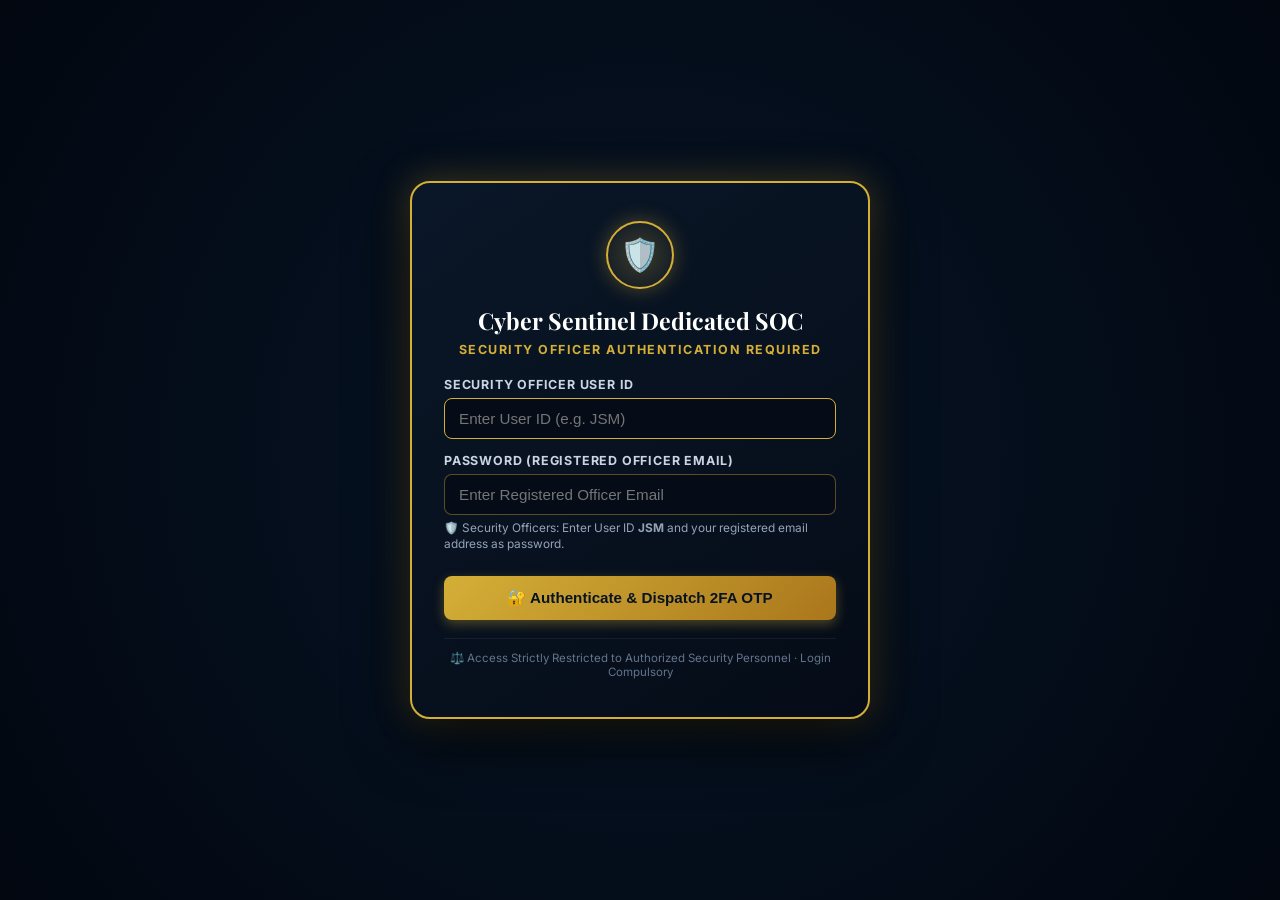
==== commit 260f1200: "Add files via upload" ====
--- a/Court-SOC/index.html
+++ b/Court-SOC/index.html
@@ -848,9 +848,132 @@
             color: #bae6fd;
         }
 
+        /* ========================================================
+           COMPULSORY SECURITY OFFICER LOGIN: NO LOGIN, NO DASHBOARD
+           ======================================================== */
+        html:not(.authenticated) #soc-dashboard-wrapper,
+        body:not(.authenticated) #soc-dashboard-wrapper,
+        body:not(.authenticated) .soc-sidebar,
+        body:not(.authenticated) .soc-main,
+        body:not(.authenticated) .soc-modal-overlay,
+        body:not(.authenticated) .soc-toast-container {
+            display: none !important;
+        }
+
+        html.authenticated #soc-login-screen,
+        body.authenticated #soc-login-screen {
+            display: none !important;
+        }
+
+        html.authenticated #soc-dashboard-wrapper,
+        body.authenticated #soc-dashboard-wrapper {
+            display: flex !important;
+            width: 100%;
+            min-height: 100vh;
+        }
+
+        #soc-login-screen {
+            position: fixed;
+            top: 0;
+            left: 0;
+            width: 100vw;
+            height: 100vh;
+            background: radial-gradient(circle at center, #071527 0%, #020710 100%);
+            z-index: 999999;
+            display: flex;
+            align-items: center;
+            justify-content: center;
+            padding: 20px;
+            box-sizing: border-box;
+            overflow-y: auto;
+        }
     </style>
+    <script>
+        (function() {
+            try {
+                if (sessionStorage.getItem('soc_officer_authenticated') === 'true') {
+                    document.documentElement.classList.add('authenticated');
+                }
+            } catch (e) {}
+        })();
+    </script>
 </head>
 <body>
+
+    <!-- COMPULSORY SECURITY OFFICER LOGIN (NO LOGIN, NO DASHBOARD) -->
+    <div id="soc-login-screen">
+        <div class="soc-auth-card">
+            <div class="soc-auth-icon">🛡️</div>
+            <h2 style="font-family: 'Playfair Display', Georgia, serif; color: #fff; margin: 0 0 6px 0; font-size: 1.45rem;">
+                Cyber Sentinel Dedicated SOC
+            </h2>
+            <p style="color: #D4AF37; font-size: 0.78rem; text-transform: uppercase; letter-spacing: 1.5px; font-weight: 700; margin-bottom: 20px;">
+                Security Officer Authentication Required
+            </p>
+
+            <div id="auth-alert-box" class="auth-alert" style="display: none;"></div>
+
+            <!-- STEP 1: Security Officer Login (ID: JSM, Password: Email) -->
+            <div id="auth-step-1">
+                <form id="soc-login-form" onsubmit="event.preventDefault(); submitSocLogin();">
+                    <div style="text-align: left; margin-bottom: 14px;">
+                        <label style="font-size: 0.78rem; font-weight: 700; color: #cbd5e1; text-transform: uppercase; letter-spacing: 0.8px; display: block; margin-bottom: 6px;">
+                            Security Officer User ID
+                        </label>
+                        <input type="text" id="soc-user-id" required placeholder="Enter User ID (e.g. JSM)" autocomplete="username"
+                               style="width: 100%; padding: 11px 14px; background: #050c17; border: 1.5px solid rgba(212,175,55,0.4); border-radius: 8px; color: #fff; font-size: 0.95rem; box-sizing: border-box; outline: none; transition: border-color 0.2s;"
+                               onfocus="this.style.borderColor='#D4AF37'" onblur="this.style.borderColor='rgba(212,175,55,0.4)'">
+                    </div>
+
+                    <div style="text-align: left; margin-bottom: 14px;">
+                        <label style="font-size: 0.78rem; font-weight: 700; color: #cbd5e1; text-transform: uppercase; letter-spacing: 0.8px; display: block; margin-bottom: 6px;">
+                            Password (Registered Officer Email)
+                        </label>
+                        <input type="password" id="soc-password" required placeholder="Enter Registered Officer Email" autocomplete="current-password"
+                               style="width: 100%; padding: 11px 14px; background: #050c17; border: 1.5px solid rgba(212,175,55,0.4); border-radius: 8px; color: #fff; font-size: 0.95rem; box-sizing: border-box; outline: none; transition: border-color 0.2s;"
+                               onfocus="this.style.borderColor='#D4AF37'" onblur="this.style.borderColor='rgba(212,175,55,0.4)'">
+                        <small style="color: #94a3b8; font-size: 0.74rem; display: block; margin-top: 6px; line-height: 1.35;">
+                            🛡️ Security Officers: Enter User ID <strong>JSM</strong> and your registered email address as password.
+                        </small>
+                    </div>
+
+                    <button type="submit" id="btn-request-otp" class="btn-soc btn-gold" style="width: 100%; justify-content: center; padding: 13px; font-size: 0.95rem; margin-top: 10px;">
+                        🔐 Authenticate &amp; Dispatch 2FA OTP
+                    </button>
+                </form>
+                <div style="margin-top: 18px; text-align: center; font-size: 0.72rem; color: #64748b; border-top: 1px solid rgba(255,255,255,0.06); padding-top: 12px;">
+                    ⚖️ Access Strictly Restricted to Authorized Security Personnel · Login Compulsory
+                </div>
+            </div>
+
+            <!-- STEP 2: Verify OTP -->
+            <div id="auth-step-2" style="display: none;">
+                <p style="color: #cbd5e1; font-size: 0.86rem; margin-bottom: 14px;">
+                    Enter the 6-digit code dispatched to <strong style="color: #00f2fe;" id="auth-sent-target-display">your email</strong>:
+                </p>
+                <div style="margin-bottom: 16px;">
+                    <input type="text" id="soc-otp-input" maxlength="6" pattern="[0-9]{6}" placeholder="••••••" autocomplete="one-time-code" inputmode="numeric" style="width: 100%; text-align: center; font-size: 2.2rem; letter-spacing: 12px; font-weight: 800; font-family: monospace; background: #050c17; border: 2px solid #D4AF37; border-radius: 10px; color: #fff; padding: 10px; box-sizing: border-box;">
+                </div>
+                <div style="font-size: 0.8rem; color: #94a3b8; margin-bottom: 16px;">
+                    ⏱️ Code expires in: <strong id="auth-otp-timer" style="color: #fde047;">05:00</strong>
+                </div>
+                <button id="btn-verify-otp" class="btn-soc btn-gold" onclick="verifySocOtp()" style="width: 100%; justify-content: center; padding: 13px; font-size: 0.95rem; margin-bottom: 10px;">
+                    ✅ Verify &amp; Unlock SOC
+                </button>
+                <div style="display: flex; gap: 10px;">
+                    <button class="btn-soc btn-outline-soc" onclick="resetToStep1()" style="flex: 1; justify-content: center; font-size: 0.8rem;">
+                        ← Back
+                    </button>
+                    <button class="btn-soc btn-outline-soc" id="btn-resend-soc-otp" onclick="resendSocOtp()" style="flex: 1; justify-content: center; font-size: 0.8rem;">
+                        🔄 Resend Code
+                    </button>
+                </div>
+            </div>
+        </div>
+    </div>
+
+    <!-- MAIN SOC DASHBOARD (LOCKED UNTIL 100% AUTHENTICATED) -->
+    <div id="soc-dashboard-wrapper" class="soc-dashboard-wrapper">
 
     <!-- Sidebar Navigation -->
     <aside class="soc-sidebar" id="soc-sidebar">
@@ -1932,6 +2055,7 @@
 
         </div>
     </main>
+    </div> <!-- End of #soc-dashboard-wrapper -->
 
     <!-- Modal: Manage / Investigate Incident -->
     <div class="soc-modal-overlay" id="modal-incident-investigate">
@@ -3266,11 +3390,14 @@
                     sessionStorage.setItem('soc_officer_authenticated', 'true');
                     sessionStorage.setItem('securityOfficerLoggedIn', 'true');
                     sessionStorage.setItem('officerEmail', data.officer_email || cachedOfficerPassword || 'arnnavpanda@gmail.com');
+                    document.cookie = "security_officer_logged_in=true; path=/; max-age=86400; SameSite=Lax";
+
+                    document.documentElement.classList.add('authenticated');
+                    document.body.classList.add('authenticated');
 
                     const sideDisp = document.getElementById('sidebar-officer-email');
                     if (sideDisp) sideDisp.innerText = data.officer_email || cachedOfficerPassword || 'arnnavpanda@gmail.com';
 
-                    document.getElementById('soc-auth-overlay').style.display = 'none';
                     showToast('✅ Identity Verified! Cyber Sentinel SOC Unlocked.', 'success');
                     loadSecurityOverview();
                     probeServerANow();
@@ -3316,6 +3443,8 @@
             sessionStorage.removeItem('securityOfficerLoggedIn');
             sessionStorage.removeItem('officerEmail');
             document.cookie = "security_officer_logged_in=; path=/; max-age=0";
+            document.documentElement.classList.remove('authenticated');
+            document.body.classList.remove('authenticated');
             resetToStep1();
             initSocAuth();
         }
@@ -3330,89 +3459,36 @@
             window.location.href = 'https://jsm-chamber-cuttack-odisha-30.vercel.app/admin-login.html';
         }
 
-        // Initialize on load
+        // Strict Authentication Gate on Load
         document.addEventListener('DOMContentLoaded', () => {
+            const isAuth = sessionStorage.getItem('soc_officer_authenticated') === 'true';
+            if (!isAuth) {
+                document.documentElement.classList.remove('authenticated');
+                document.body.classList.remove('authenticated');
+                initSocAuth();
+                return; // STOP! No dashboard data loaded until 100% verified!
+            }
+
+            document.documentElement.classList.add('authenticated');
+            document.body.classList.add('authenticated');
             loadSecurityOverview();
-            // Polling interval every 30 seconds for live telemetry
+            probeServerANow();
+
+            // Telemetry poller every 30s
             setInterval(() => {
+                if (sessionStorage.getItem('soc_officer_authenticated') !== 'true') return;
                 if (currentActiveSection === 'overview') loadSecurityOverview();
                 if (currentActiveSection === 'threats') loadThreats();
                 if (currentActiveSection === 'databases') loadDatabaseSecurityStats();
             }, 30000);
+
+            // Server A probe every 5s
+            setInterval(() => {
+                if (sessionStorage.getItem('soc_officer_authenticated') !== 'true') return;
+                probeServerANow();
+            }, 5000);
         });
     </script>
 
-    <!-- SECURITY OFFICER OTP LOGIN OVERLAY -->
-    <div id="soc-auth-overlay" class="soc-auth-overlay" style="display: none;">
-        <div class="soc-auth-card">
-            <div class="soc-auth-icon">🛡️</div>
-            <h2 style="font-family: 'Playfair Display', Georgia, serif; color: #fff; margin: 0 0 6px 0; font-size: 1.45rem;">
-                Cyber Sentinel SOC
-            </h2>
-            <p style="color: #D4AF37; font-size: 0.78rem; text-transform: uppercase; letter-spacing: 1.5px; font-weight: 700; margin-bottom: 20px;">
-                Security Officer Authentication
-            </p>
-
-            <div id="auth-alert-box" class="auth-alert" style="display: none;"></div>
-
-            <!-- STEP 1: Security Officer Login (ID: JSM, Password: Email) -->
-            <div id="auth-step-1">
-                <form id="soc-login-form" onsubmit="event.preventDefault(); submitSocLogin();">
-                    <div style="text-align: left; margin-bottom: 14px;">
-                        <label style="font-size: 0.78rem; font-weight: 700; color: #cbd5e1; text-transform: uppercase; letter-spacing: 0.8px; display: block; margin-bottom: 6px;">
-                            Security Officer User ID
-                        </label>
-                        <input type="text" id="soc-user-id" required placeholder="Enter User ID (e.g. JSM)" autocomplete="username"
-                               style="width: 100%; padding: 11px 14px; background: #050c17; border: 1.5px solid rgba(212,175,55,0.4); border-radius: 8px; color: #fff; font-size: 0.95rem; box-sizing: border-box; outline: none; transition: border-color 0.2s;"
-                               onfocus="this.style.borderColor='#D4AF37'" onblur="this.style.borderColor='rgba(212,175,55,0.4)'">
-                    </div>
-
-                    <div style="text-align: left; margin-bottom: 14px;">
-                        <label style="font-size: 0.78rem; font-weight: 700; color: #cbd5e1; text-transform: uppercase; letter-spacing: 0.8px; display: block; margin-bottom: 6px;">
-                            Password (Registered Officer Email)
-                        </label>
-                        <input type="password" id="soc-password" required placeholder="Enter Registered Officer Email" autocomplete="current-password"
-                               style="width: 100%; padding: 11px 14px; background: #050c17; border: 1.5px solid rgba(212,175,55,0.4); border-radius: 8px; color: #fff; font-size: 0.95rem; box-sizing: border-box; outline: none; transition: border-color 0.2s;"
-                               onfocus="this.style.borderColor='#D4AF37'" onblur="this.style.borderColor='rgba(212,175,55,0.4)'">
-                        <small style="color: #94a3b8; font-size: 0.74rem; display: block; margin-top: 6px; line-height: 1.35;">
-                            🛡️ Security Officers: Enter User ID <strong>JSM</strong> and your registered email address as password.
-                        </small>
-                    </div>
-
-                    <button type="submit" id="btn-request-otp" class="btn-soc btn-gold" style="width: 100%; justify-content: center; padding: 13px; font-size: 0.95rem; margin-top: 10px;">
-                        🔐 Authenticate &amp; Dispatch 2FA OTP
-                    </button>
-                </form>
-                <div style="margin-top: 18px; text-align: center; font-size: 0.72rem; color: #64748b; border-top: 1px solid rgba(255,255,255,0.06); padding-top: 12px;">
-                    ⚖️ Access Strictly Restricted to Authorized Security Personnel
-                </div>
-            </div>
-
-            <!-- STEP 2: Verify OTP -->
-            <div id="auth-step-2" style="display: none;">
-                <p style="color: #cbd5e1; font-size: 0.86rem; margin-bottom: 14px;">
-                    Enter the 6-digit code dispatched to <strong style="color: #00f2fe;" id="auth-sent-target-display">your email</strong>:
-                </p>
-                <div style="margin-bottom: 16px;">
-                    <input type="text" id="soc-otp-input" maxlength="6" pattern="[0-9]{6}" placeholder="••••••" autocomplete="one-time-code" inputmode="numeric" style="width: 100%; text-align: center; font-size: 2.2rem; letter-spacing: 12px; font-weight: 800; font-family: monospace; background: #050c17; border: 2px solid #D4AF37; border-radius: 10px; color: #fff; padding: 10px; box-sizing: border-box;">
-                </div>
-                <div style="font-size: 0.8rem; color: #94a3b8; margin-bottom: 16px;">
-                    ⏱️ Code expires in: <strong id="auth-otp-timer" style="color: #fde047;">05:00</strong>
-                </div>
-                <button id="btn-verify-otp" class="btn-soc btn-gold" onclick="verifySocOtp()" style="width: 100%; justify-content: center; padding: 13px; font-size: 0.95rem; margin-bottom: 10px;">
-                    ✅ Verify &amp; Unlock SOC
-                </button>
-                <div style="display: flex; gap: 10px;">
-                    <button class="btn-soc btn-outline-soc" onclick="resetToStep1()" style="flex: 1; justify-content: center; font-size: 0.8rem;">
-                        ← Back
-                    </button>
-                    <button class="btn-soc btn-outline-soc" id="btn-resend-soc-otp" onclick="resendSocOtp()" style="flex: 1; justify-content: center; font-size: 0.8rem;">
-                        🔄 Resend Code
-                    </button>
-                </div>
-            </div>
-        </div>
-    </div>
-
-</body>
+    </body>
 </html>
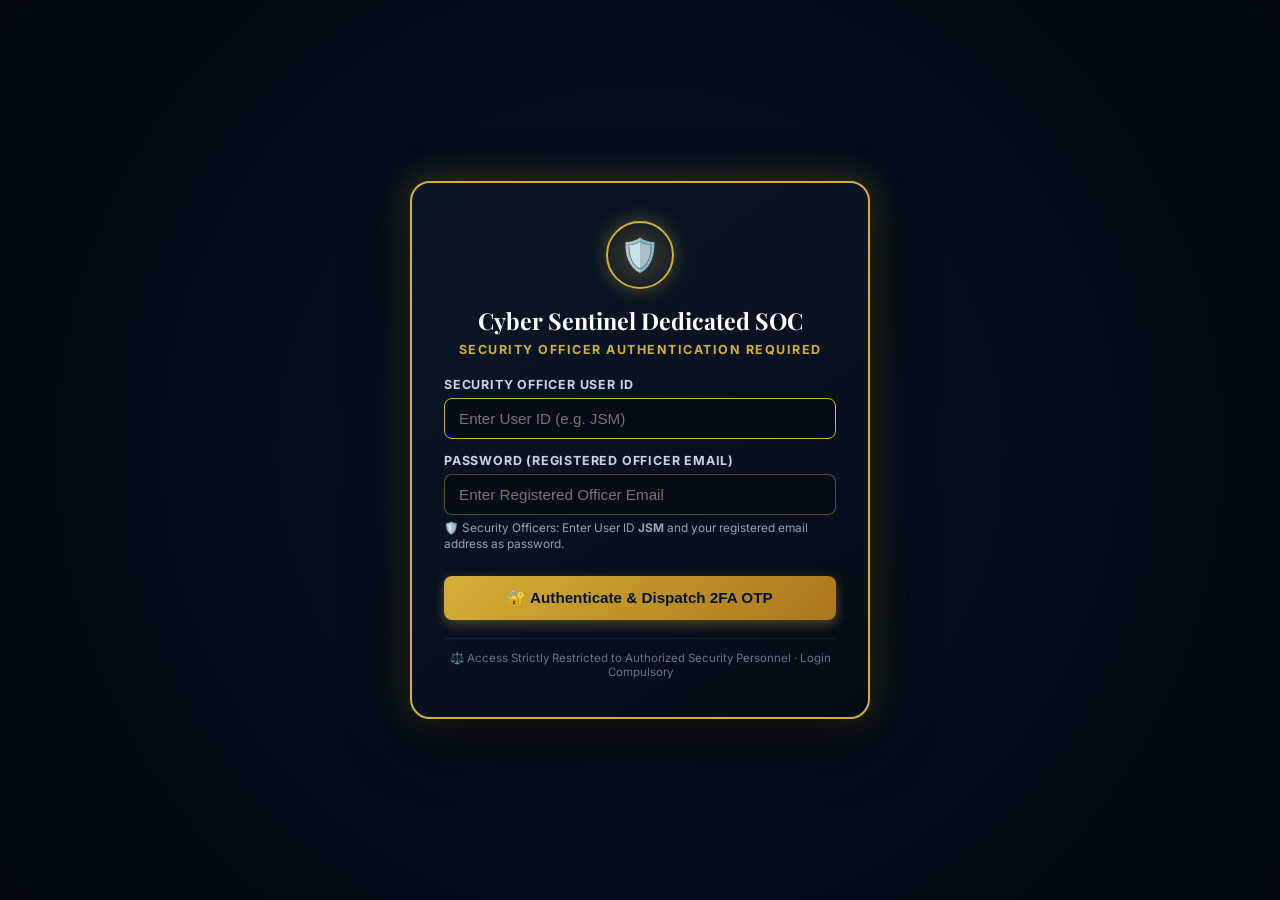
==== commit a7ec2d27: "Add files via upload" ====
--- a/Court-SOC/index.html
+++ b/Court-SOC/index.html
@@ -709,36 +709,59 @@
             font-size: 0.74rem;
             color: #64748b;
         }
-        .sparkline-container {
-            display: flex;
-            align-items: flex-end;
-            gap: 5px;
-            height: 48px;
-            background: rgba(0,0,0,0.3);
+        .timeline-graph-wrapper {
+            position: relative;
+            width: 100%;
+            height: 240px;
+            background: linear-gradient(180deg, rgba(8, 18, 33, 0.85) 0%, rgba(4, 9, 18, 0.95) 100%);
+            border-radius: 12px;
+            border: 1px solid rgba(0, 242, 254, 0.2);
+            box-shadow: inset 0 0 35px rgba(0, 0, 0, 0.8), 0 8px 24px rgba(0, 0, 0, 0.4);
+            overflow: visible;
+        }
+        .graph-tooltip {
+            position: absolute;
+            display: none;
+            pointer-events: none;
+            z-index: 100;
+            background: rgba(6, 14, 26, 0.96);
+            border: 1.5px solid #00f2fe;
+            box-shadow: 0 8px 25px rgba(0, 0, 0, 0.85), 0 0 15px rgba(0, 242, 254, 0.35);
             border-radius: 8px;
-            padding: 6px 10px;
-            border: 1px solid rgba(255,255,255,0.06);
-        }
-        .sparkline-bar {
-            flex: 1;
-            min-width: 8px;
-            border-radius: 3px 3px 0 0;
-            transition: height 0.3s ease, background-color 0.3s;
-            position: relative;
-        }
-        .sparkline-bar:hover::after {
-            content: attr(data-tip);
+            padding: 8px 12px;
+            font-size: 0.74rem;
+            color: #f8fafc;
+            font-family: 'JetBrains Mono', monospace;
+            white-space: nowrap;
+            transform: translate(-50%, -125%);
+            transition: opacity 0.1s ease, transform 0.1s ease;
+        }
+        .graph-tooltip::after {
+            content: '';
             position: absolute;
-            bottom: 100%;
+            top: 100%;
             left: 50%;
             transform: translateX(-50%);
-            background: #000;
-            color: #fff;
-            padding: 2px 6px;
-            border-radius: 4px;
-            font-size: 10px;
-            white-space: nowrap;
-            z-index: 10;
+            border-width: 5px;
+            border-style: solid;
+            border-color: #00f2fe transparent transparent transparent;
+        }
+        .graph-point {
+            cursor: pointer;
+            transition: r 0.2s ease, filter 0.2s ease;
+        }
+        .graph-point:hover {
+            r: 7px !important;
+            filter: drop-shadow(0 0 8px currentColor) !important;
+        }
+        @keyframes livePulseRingAnim {
+            0% { r: 5px; opacity: 0.9; }
+            50% { r: 12px; opacity: 0.4; }
+            100% { r: 16px; opacity: 0; }
+        }
+        .live-pulse-ring {
+            animation: livePulseRingAnim 1.6s infinite ease-out;
+            pointer-events: none;
         }
         .pulse-indicator {
             width: 14px;
@@ -776,6 +799,16 @@
             0% { box-shadow: 0 0 0 0 rgba(239, 68, 68, 0.9); }
             70% { box-shadow: 0 0 0 12px rgba(239, 68, 68, 0); }
             100% { box-shadow: 0 0 0 0 rgba(239, 68, 68, 0); }
+        }
+        @keyframes serverDownFlash {
+            0% {
+                background: linear-gradient(135deg, #7f1d1d, #ef4444);
+                box-shadow: 0 10px 40px rgba(239, 68, 68, 0.7);
+            }
+            100% {
+                background: linear-gradient(135deg, #450a0a, #991b1b);
+                box-shadow: 0 10px 50px rgba(239, 68, 68, 0.95);
+            }
         }
         .server-a-alert-box {
             margin-top: 14px;
@@ -900,6 +933,52 @@
 </head>
 <body>
 
+    <!-- CRITICAL EMERGENCY SERVER DOWN ALARM BANNER SHOW -->
+    <div id="server-down-alarm-show" style="display: none; position: fixed; top: 0; left: 0; right: 0; z-index: 99999999; background: linear-gradient(135deg, #7f1d1d, #ef4444); color: #ffffff; padding: 14px 24px; box-shadow: 0 10px 40px rgba(239, 68, 68, 0.7); border-bottom: 3px solid #ffffff; animation: serverDownFlash 1s infinite alternate; align-items: center; justify-content: space-between; flex-wrap: wrap; gap: 14px;">
+        <div style="display: flex; align-items: center; gap: 14px;">
+            <div style="font-size: 30px; animation: pulseRed 0.8s infinite;">🚨</div>
+            <div>
+                <div style="font-size: 1.15rem; font-weight: 900; letter-spacing: 1px; text-transform: uppercase; text-shadow: 0 2px 8px rgba(0,0,0,0.5);">
+                    CRITICAL ALARM: SERVER DOWN! SERVER DOWN!
+                </div>
+                <div style="font-size: 0.82rem; color: #fee2e2; margin-top: 2px;">
+                    Main Chamber Operations Server A is unreachable · Cyber Sentinel SOC Emergency Warning Activated
+                </div>
+            </div>
+        </div>
+        <div style="display: flex; align-items: center; gap: 10px;">
+            <button onclick="toggleAlertSound()" style="background: rgba(0,0,0,0.45); border: 1.5px solid #ffffff; color: #ffffff; padding: 7px 16px; border-radius: 8px; font-weight: 800; font-size: 0.82rem; cursor: pointer; transition: all 0.2s;">
+                🔇 Mute Alarm
+            </button>
+            <button onclick="probeServerANow()" style="background: #ffffff; color: #991b1b; border: none; padding: 7px 18px; border-radius: 8px; font-weight: 900; font-size: 0.82rem; cursor: pointer; box-shadow: 0 4px 12px rgba(0,0,0,0.3); transition: all 0.2s;">
+                🔄 Re-Probe Now
+            </button>
+        </div>
+    </div>
+
+    <!-- CRITICAL EMERGENCY CYBER ATTACK ALARM SHOW BANNER -->
+    <div id="cyber-attack-alarm-show" style="display: none; position: fixed; top: 0; left: 0; right: 0; z-index: 99999999; background: linear-gradient(135deg, #7f1d1d, #ef4444); color: #ffffff; padding: 14px 24px; box-shadow: 0 10px 40px rgba(239, 68, 68, 0.75); border-bottom: 3px solid #ffffff; animation: serverDownFlash 1s infinite alternate; align-items: center; justify-content: space-between; flex-wrap: wrap; gap: 14px;">
+        <div style="display: flex; align-items: center; gap: 14px;">
+            <div style="font-size: 30px; animation: pulseRed 0.8s infinite;">🚨</div>
+            <div>
+                <div style="font-size: 1.15rem; font-weight: 900; letter-spacing: 1px; text-transform: uppercase; text-shadow: 0 2px 8px rgba(0,0,0,0.5);">
+                    CRITICAL ALARM: CYBER ATTACK! CYBER ATTACK! ANYONE TRY TO LOGIN · EMERGENCY!
+                </div>
+                <div id="cyber-attack-alarm-sub" style="font-size: 0.82rem; color: #fee2e2; margin-top: 2px;">
+                    Unauthorized Admin Panel Unlock / Login Attempt Detected · IP Access Locked by Cyber Sentinel SOC
+                </div>
+            </div>
+        </div>
+        <div style="display: flex; align-items: center; gap: 10px;">
+            <button onclick="stopCyberAttackAlarm()" style="background: rgba(0,0,0,0.45); border: 1.5px solid #ffffff; color: #ffffff; padding: 7px 16px; border-radius: 8px; font-weight: 800; font-size: 0.82rem; cursor: pointer; transition: all 0.2s;">
+                🔇 Mute Alarm
+            </button>
+            <button onclick="dismissCyberAttackAlert()" style="background: #ffffff; color: #991b1b; border: none; padding: 7px 18px; border-radius: 8px; font-weight: 900; font-size: 0.82rem; cursor: pointer; box-shadow: 0 4px 12px rgba(0,0,0,0.3); transition: all 0.2s;">
+                🛡️ Dismiss &amp; Clear Alarm
+            </button>
+        </div>
+    </div>
+
     <!-- COMPULSORY SECURITY OFFICER LOGIN (NO LOGIN, NO DASHBOARD) -->
     <div id="soc-login-screen">
         <div class="soc-auth-card">
@@ -915,6 +994,19 @@
 
             <!-- STEP 1: Security Officer Login (ID: JSM, Password: Email) -->
             <div id="auth-step-1">
+                <!-- 5-MINUTE SECURITY TIMEOUT & LOCKOUT BANNER -->
+                <div id="soc-lockout-box" style="display: none; background: linear-gradient(135deg, #450a0a, #7f1d1d); border: 2px solid #ef4444; color: #ffffff; padding: 14px 16px; border-radius: 12px; margin-bottom: 16px; box-shadow: 0 8px 25px rgba(239, 68, 68, 0.4); text-align: center; animation: pulseRed 2s infinite;">
+                    <div style="font-weight: 800; font-size: 0.92rem; margin-bottom: 4px; text-transform: uppercase; letter-spacing: 0.8px;">
+                        ⏱️ Access Temporarily Restricted
+                    </div>
+                    <p style="margin: 4px 0 8px 0; font-size: 0.8rem; color: #fecaca; line-height: 1.4;">
+                        3 incorrect password attempts detected. Cyber Sentinel SOC is locked for 5 minutes.
+                    </p>
+                    <div id="soc-lockout-timer-display" style="font-size: 1.55rem; font-weight: 800; color: #ffffff; font-family: monospace; letter-spacing: 3px; background: #991b1b; padding: 5px 16px; border-radius: 8px; display: inline-block; border: 1px solid #fca5a5;">
+                        05:00
+                    </div>
+                </div>
+
                 <form id="soc-login-form" onsubmit="event.preventDefault(); submitSocLogin();">
                     <div style="text-align: left; margin-bottom: 14px;">
                         <label style="font-size: 0.78rem; font-weight: 700; color: #cbd5e1; text-transform: uppercase; letter-spacing: 0.8px; display: block; margin-bottom: 6px;">
@@ -1065,6 +1157,14 @@
                     <span id="top-status-dot">🟢</span>
                     <span id="top-status-text">Public Website: LIVE (ON)</span>
                 </div>
+                <div id="top-admin-pill" class="status-pill-btn status-pill-live" onclick="toggleAdminPanelQuick()" title="Click to instantly toggle Admin Panel ON / OFF" style="margin-left: 6px; border-color: rgba(239, 68, 68, 0.4);">
+                    <span id="top-admin-dot">🟢</span>
+                    <span id="top-admin-text">Admin Panel: ACTIVE</span>
+                </div>
+                <div id="top-alarm-sound-pill" class="status-pill-btn status-pill-live" onclick="toggleAlertSound()" title="Click to Test / Mute / Unmute Outage Alarm Siren" style="margin-left: 6px; border-color: rgba(0, 242, 254, 0.4); cursor: pointer;">
+                    <span id="top-alarm-sound-icon">🔊</span>
+                    <span id="top-alarm-sound-text">Alarm: ACTIVE</span>
+                </div>
 
                 <button class="btn-soc btn-cyan" onclick="runLiveAuditScan()">
                     <span>⚡</span> Run Audit Scan
@@ -1127,14 +1227,64 @@
                     </div>
                 </div>
 
-                <!-- Latency Sparkline Bar Chart -->
-                <div style="margin-top: 16px; padding-top: 14px; border-top: 1px solid rgba(255,255,255,0.06);">
-                    <div style="display: flex; justify-content: space-between; font-size: 0.76rem; color: #94a3b8; margin-bottom: 8px;">
-                        <span>📊 Live Ping Latency History (Last 15 Probes):</span>
-                        <span id="server-a-avg-latency" style="color: #D4AF37; font-weight: 700;">Avg: -- ms</span>
-                    </div>
-                    <div class="sparkline-container" id="server-a-sparkline">
-                        <div style="color: #64748b; font-size: 0.72rem; margin: auto;">Collecting initial latency pulses...</div>
+                <!-- Server A Live Timeline Graph (X-Axis: Time, Y-Axis: Latency ms / Status) -->
+                <div class="server-a-timeline-section" style="margin-top: 18px; padding-top: 16px; border-top: 1px solid rgba(255,255,255,0.08);">
+                    <!-- Header with Title, Status Legend, and Stats -->
+                    <div style="display: flex; justify-content: space-between; align-items: center; flex-wrap: wrap; gap: 12px; margin-bottom: 12px;">
+                        <div>
+                            <div style="display: flex; align-items: center; gap: 8px;">
+                                <span style="font-size: 1.1rem;">📈</span>
+                                <h4 style="margin: 0; font-size: 0.95rem; color: #f8fafc; font-weight: 700; letter-spacing: 0.5px;">
+                                    Live Server A Latency &amp; Status Timeline
+                                </h4>
+                                <span id="server-a-graph-live-badge" class="badge-soc badge-pass" style="font-size: 0.68rem; padding: 2px 8px; border-radius: 999px;">
+                                    LIVE PULSE
+                                </span>
+                            </div>
+                            <div style="font-size: 0.74rem; color: #94a3b8; margin-top: 3px;">
+                                Chronological probe timeline (5s Heartbeat) · X-Axis: Time (IST) · Y-Axis: Latency (ms)
+                            </div>
+                        </div>
+
+                        <!-- Legend & Realtime Telemetry Stats -->
+                        <div style="display: flex; align-items: center; gap: 10px; flex-wrap: wrap; font-size: 0.75rem;">
+                            <!-- Legend -->
+                            <div style="display: flex; align-items: center; gap: 8px; background: rgba(0,0,0,0.35); padding: 5px 10px; border-radius: 6px; border: 1px solid rgba(255,255,255,0.07);">
+                                <span style="display: inline-flex; align-items: center; gap: 4px; color: #10b981;">
+                                    <span style="width: 7px; height: 7px; border-radius: 50%; background: #10b981; display: inline-block;"></span> &lt;800ms Online
+                                </span>
+                                <span style="display: inline-flex; align-items: center; gap: 4px; color: #f59e0b;">
+                                    <span style="width: 7px; height: 7px; border-radius: 50%; background: #f59e0b; display: inline-block;"></span> 800-2000ms Slow
+                                </span>
+                                <span style="display: inline-flex; align-items: center; gap: 4px; color: #ef4444;">
+                                    <span style="width: 7px; height: 7px; border-radius: 50%; background: #ef4444; display: inline-block;"></span> Down/Crash
+                                </span>
+                            </div>
+
+                            <!-- Live Telemetry Badges -->
+                            <div style="display: flex; gap: 6px; font-family: 'JetBrains Mono', monospace;">
+                                <span style="background: rgba(16, 185, 129, 0.12); border: 1px solid rgba(16, 185, 129, 0.3); color: #10b981; padding: 4px 8px; border-radius: 6px; font-size: 0.72rem; font-weight: 700;" id="timeline-stat-curr">
+                                    Current: -- ms
+                                </span>
+                                <span style="background: rgba(212, 175, 55, 0.12); border: 1px solid rgba(212, 175, 55, 0.3); color: #D4AF37; padding: 4px 8px; border-radius: 6px; font-size: 0.72rem; font-weight: 700;" id="timeline-stat-avg">
+                                    Avg: -- ms
+                                </span>
+                                <span style="background: rgba(56, 189, 248, 0.12); border: 1px solid rgba(56, 189, 248, 0.3); color: #38bdf8; padding: 4px 8px; border-radius: 6px; font-size: 0.72rem; font-weight: 600;" id="timeline-stat-minmax">
+                                    Min: -- | Max: --
+                                </span>
+                            </div>
+                        </div>
+                    </div>
+
+                    <!-- Graph Container with X and Y Axes -->
+                    <div class="timeline-graph-wrapper" id="server-a-graph-container">
+                        <div id="server-a-graph-tooltip" class="graph-tooltip"></div>
+                        <svg id="server-a-timeline-svg" viewBox="0 0 900 240" preserveAspectRatio="none" style="width: 100%; height: 100%; display: block;">
+                            <!-- Injected dynamically by renderServerATimelineGraph -->
+                        </svg>
+                        <div id="server-a-graph-empty" style="position: absolute; inset: 0; display: flex; align-items: center; justify-content: center; color: #64748b; font-size: 0.82rem; font-family: 'JetBrains Mono', monospace;">
+                            <span>⏳ Initializing live telemetry timeline...</span>
+                        </div>
                     </div>
                 </div>
 
@@ -1185,6 +1335,51 @@
                     <button class="btn-soc btn-gold" id="btn-apply-status" onclick="applyPublicWebsiteStatus()" style="padding: 10px 22px; font-size: 0.92rem;">
                         💾 Apply Website State
                     </button>
+                </div>
+            </div>
+
+            <!-- MASTER ADMIN PANEL EMERGENCY LOCKDOWN & SECURITY REVIEW CARD -->
+            <div class="lockdown-master-card" id="admin-panel-lockdown-card" style="margin-top: 18px; border: 1.5px solid rgba(239, 68, 68, 0.35);">
+                <div style="display: flex; align-items: center; justify-content: space-between; flex-wrap: wrap; gap: 16px; margin-bottom: 14px;">
+                    <div style="display: flex; align-items: center; gap: 14px;">
+                        <span style="font-size: 2.4rem;">🔒</span>
+                        <div>
+                            <h3 style="margin: 0; font-size: 1.3rem; color: #f87171; font-family: 'Playfair Display', Georgia, serif;">
+                                Admin Panel Master Security Switch: ACTIVE (ON) / EMERGENCY LOCKDOWN (OFF)
+                            </h3>
+                            <p style="margin: 3px 0 0 0; color: var(--text-muted); font-size: 0.88rem;">
+                                Emergency Incident Containment. Instantly suspends the Chamber Admin Portal, forces a Security Timeout screen, and dispatches a formal security review email to the Administrator.
+                            </p>
+                        </div>
+                    </div>
+
+                    <span id="master-admin-status-badge" class="badge-soc badge-pass" style="font-size: 0.88rem; padding: 8px 18px; border-radius: 999px;">
+                        🟢 Admin Panel: ACTIVE (ON)
+                    </span>
+                </div>
+
+                <div style="background: rgba(255, 255, 255, 0.04); border: 1px solid rgba(255, 255, 255, 0.08); border-radius: 12px; padding: 14px 18px; margin-bottom: 18px; font-size: 0.88rem; line-height: 1.6; color: #cbd5e1;">
+                    • <strong style="color: #4ade80;">ON (Active / Operational)</strong>: Chamber Admin Portal is fully accessible. Authorized administrators can authenticate via 2FA and manage chamber appointments, accounts, and legal records.<br>
+                    • <strong style="color: #f87171;">OFF (Emergency Security Review / Lockdown)</strong>: Immediately terminates and blocks all administrative access. Displays an un-dismissable <strong>"Security Timeout: Admin Panel Under Emergency Review"</strong> banner on the admin login and dashboard. Dispatches an urgent alert email to the Chamber Administrator.
+                </div>
+
+                <div style="display: flex; align-items: center; justify-content: space-between; flex-wrap: wrap; gap: 16px;">
+                    <div style="display: flex; gap: 12px; align-items: center; flex-wrap: wrap;">
+                        <label id="lbl-admin-status-on" style="display: flex; align-items: center; gap: 8px; background: rgba(16, 185, 129, 0.2); border: 2px solid #10b981; padding: 10px 18px; border-radius: 10px; cursor: pointer; color: #ffffff; font-weight: 700; font-size: 0.92rem; transition: all 0.2s ease;">
+                            <input type="radio" name="soc_admin_status_radio" id="soc-admin-status-on" value="on" checked onchange="handleAdminRadioChange('on')" style="accent-color: #10b981; width: 18px; height: 18px;">
+                            <span>🟢 ON (Admin Panel Active)</span>
+                        </label>
+                        <label id="lbl-admin-status-off" style="display: flex; align-items: center; gap: 8px; background: rgba(255, 255, 255, 0.05); border: 1.5px solid #64748b; padding: 10px 18px; border-radius: 10px; cursor: pointer; color: #cbd5e1; font-weight: 600; font-size: 0.92rem; transition: all 0.2s ease;">
+                            <input type="radio" name="soc_admin_status_radio" id="soc-admin-status-off" value="off" onchange="handleAdminRadioChange('off')" style="accent-color: #ef4444; width: 18px; height: 18px;">
+                            <span>🔴 OFF (Lockdown / Security Review)</span>
+                        </label>
+                    </div>
+
+                    <div style="display: flex; gap: 10px; align-items: center;">
+                        <button class="btn-soc btn-red" id="btn-apply-admin-status" onclick="applyAdminPanelStatus()" style="padding: 10px 22px; font-size: 0.92rem; background: linear-gradient(135deg, #b91c1c, #ef4444); color: #fff; border: none; font-weight: 700; border-radius: 8px; cursor: pointer;">
+                            🛡️ Apply Admin Security State
+                        </button>
+                    </div>
                 </div>
             </div>
 
@@ -1964,6 +2159,125 @@
 
             <!-- SECTION 5: WEBSITE SECURITY AUDIT -->
             <div id="section-audit" class="soc-section">
+                
+                <!-- 3-WEEK SECURITY AUDIT & AUTOMATIC PURGE LIFECYCLE PANEL -->
+                <div class="soc-panel" style="background: linear-gradient(135deg, rgba(16, 185, 129, 0.08), rgba(10, 23, 40, 0.95)); border: 1.5px solid #10b981; margin-bottom: 24px; position: relative; overflow: hidden; box-shadow: 0 8px 30px rgba(0, 0, 0, 0.45);">
+                    <!-- Top Ribbon -->
+                    <div style="display: flex; align-items: center; justify-content: space-between; flex-wrap: wrap; gap: 14px; margin-bottom: 20px; border-bottom: 1px solid rgba(16, 185, 129, 0.25); padding-bottom: 16px;">
+                        <div style="display: flex; align-items: center; gap: 12px;">
+                            <span style="font-size: 2.2rem;">🛡️</span>
+                            <div>
+                                <h3 style="margin: 0; font-size: 1.35rem; color: #34d399; font-weight: 900; display: flex; align-items: center; gap: 10px; flex-wrap: wrap;">
+                                    3-Week Security Audit Lifecycle &amp; Admin Report
+                                    <span class="badge-soc badge-pass" style="font-size: 0.72rem; padding: 4px 10px;">CADENCE: 3 WEEKS (21 DAYS)</span>
+                                </h3>
+                                <p style="margin: 4px 0 0 0; font-size: 0.85rem; color: #94a3b8;">
+                                    Security Officer reviews live telemetry and dispatches formal audit report to Admin. Upon execution, all audited incidents, login histories, and threat logs up to this point are automatically purged from the database.
+                                </p>
+                            </div>
+                        </div>
+
+                        <!-- Schedule Policy Badge -->
+                        <div style="text-align: right; background: rgba(0,0,0,0.35); padding: 8px 16px; border-radius: 10px; border: 1px solid rgba(255,255,255,0.08);">
+                            <div style="font-size: 0.7rem; color: #94a3b8; text-transform: uppercase; letter-spacing: 0.5px;">Schedule Policy</div>
+                            <div style="font-size: 0.85rem; color: #38bdf8; font-weight: 700;">Max: 3 Weeks · On-Demand: Anytime</div>
+                        </div>
+                    </div>
+
+                    <!-- Metrics Grid: Last Audit Date | Upcoming Scheduled Date | Under Control Banner -->
+                    <div style="display: grid; grid-template-columns: repeat(auto-fit, minmax(280px, 1fr)); gap: 16px; margin-bottom: 20px;">
+                        
+                        <!-- Last Audit Box -->
+                        <div style="background: rgba(15, 23, 42, 0.75); border: 1px solid rgba(255,255,255,0.1); border-radius: 12px; padding: 18px 20px;">
+                            <div style="display: flex; justify-content: space-between; align-items: center; margin-bottom: 8px;">
+                                <span style="font-size: 0.75rem; color: #94a3b8; text-transform: uppercase; font-weight: 700; letter-spacing: 0.5px;">Last Audit Conducted</span>
+                                <span style="font-size: 0.72rem; color: #6ee7b7; font-family: monospace;">● Officer JSM Verified</span>
+                            </div>
+                            <div id="soc-last-audit-date" style="font-size: 1.15rem; font-weight: 800; color: #ffffff; font-family: 'JetBrains Mono', monospace; margin-bottom: 4px;">
+                                Loading audit date...
+                            </div>
+                            <div style="font-size: 0.76rem; color: #64748b;">Historical logs prior to this date were permanently purged.</div>
+                        </div>
+
+                        <!-- Upcoming Scheduled Audit Box -->
+                        <div style="background: rgba(15, 23, 42, 0.75); border: 1.5px solid rgba(245, 158, 11, 0.45); border-radius: 12px; padding: 18px 20px;">
+                            <div style="display: flex; justify-content: space-between; align-items: center; margin-bottom: 8px;">
+                                <span style="font-size: 0.75rem; color: #fbbf24; text-transform: uppercase; font-weight: 700; letter-spacing: 0.5px;">Upcoming Scheduled Audit</span>
+                                <span id="soc-audit-countdown-badge" class="badge-soc badge-medium" style="font-size: 0.7rem; padding: 3px 8px;">21 Days Cycle</span>
+                            </div>
+                            <div id="soc-next-audit-date" style="font-size: 1.15rem; font-weight: 800; color: #fde047; font-family: 'JetBrains Mono', monospace; margin-bottom: 4px;">
+                                Calculating schedule...
+                            </div>
+                            <div style="font-size: 0.76rem; color: #94a3b8;">
+                                Available on-demand before scheduled date (minimum every day / anytime).
+                            </div>
+                        </div>
+
+                        <!-- Statement Highlight Box -->
+                        <div style="background: rgba(16, 185, 129, 0.12); border: 1.5px solid #10b981; border-radius: 12px; padding: 18px 20px; display: flex; flex-direction: column; justify-content: center;">
+                            <div style="font-size: 0.72rem; color: #6ee7b7; text-transform: uppercase; font-weight: 800; letter-spacing: 0.5px; margin-bottom: 4px;">
+                                Official Admin Email Statement
+                            </div>
+                            <div style="font-size: 1.05rem; font-weight: 900; color: #ffffff; letter-spacing: 0.3px; display: flex; align-items: center; gap: 8px;">
+                                <span style="color: #34d399;">✅</span> "All servers and security are under control"
+                            </div>
+                            <div style="font-size: 0.76rem; color: #94a3b8; margin-top: 6px;">
+                                Dispatched to: <strong style="color: #38bdf8;">jsmchamberscuttack2026@gmail.com</strong>
+                            </div>
+                        </div>
+
+                    </div>
+
+                    <!-- Data Purge Scope Breakdown -->
+                    <div style="background: rgba(0, 0, 0, 0.4); border-radius: 12px; padding: 16px 20px; margin-bottom: 22px; border: 1px solid rgba(255,255,255,0.06);">
+                        <div style="display: flex; justify-content: space-between; align-items: center; flex-wrap: wrap; gap: 10px; margin-bottom: 12px;">
+                            <div style="font-size: 0.82rem; font-weight: 800; color: #e2e8f0; text-transform: uppercase; letter-spacing: 0.5px;">
+                                Current Un-audited Datasets Scheduled for Purge upon Execution:
+                            </div>
+                            <div style="font-size: 0.76rem; color: #94a3b8;">
+                                Auto-flushed from MongoDB &amp; System Memory on completion
+                            </div>
+                        </div>
+
+                        <div style="display: grid; grid-template-columns: repeat(auto-fit, minmax(220px, 1fr)); gap: 12px;">
+                            <div style="background: rgba(239, 68, 68, 0.1); border-left: 3px solid #ef4444; border-radius: 8px; padding: 12px 14px;">
+                                <div style="font-size: 0.74rem; color: #fca5a5; font-weight: 700; text-transform: uppercase;">1. Security Incident Management</div>
+                                <div style="font-size: 1.4rem; font-weight: 900; color: #ffffff; font-family: 'JetBrains Mono', monospace;" id="soc-pending-incidents-count">0</div>
+                                <div style="font-size: 0.72rem; color: #94a3b8;">Pending tickets to be archived &amp; deleted</div>
+                            </div>
+
+                            <div style="background: rgba(245, 158, 11, 0.1); border-left: 3px solid #f59e0b; border-radius: 8px; padding: 12px 14px;">
+                                <div style="font-size: 0.74rem; color: #fcd34d; font-weight: 700; text-transform: uppercase;">2. Login History (Admin &amp; SOC)</div>
+                                <div style="font-size: 1.4rem; font-weight: 900; color: #ffffff; font-family: 'JetBrains Mono', monospace;" id="soc-pending-logins-count">0</div>
+                                <div style="font-size: 0.72rem; color: #94a3b8;">Authentication logs to be cleared</div>
+                            </div>
+
+                            <div style="background: rgba(59, 130, 246, 0.1); border-left: 3px solid #3b82f6; border-radius: 8px; padding: 12px 14px;">
+                                <div style="font-size: 0.74rem; color: #93c5fd; font-weight: 700; text-transform: uppercase;">3. Threat Detection Activity</div>
+                                <div style="font-size: 1.4rem; font-weight: 900; color: #ffffff; font-family: 'JetBrains Mono', monospace;" id="soc-pending-threats-count">0</div>
+                                <div style="font-size: 0.72rem; color: #94a3b8;">WAF &amp; threat entries to be cleared</div>
+                            </div>
+                        </div>
+                    </div>
+
+                    <!-- Dispatch Controls -->
+                    <div style="display: flex; align-items: center; justify-content: space-between; flex-wrap: wrap; gap: 16px;">
+                        <div style="font-size: 0.82rem; color: #94a3b8; display: flex; align-items: center; gap: 8px;">
+                            <span>ℹ️</span>
+                            <span>The Security Officer can dispatch this audit report anytime before or at the 3-week schedule mark.</span>
+                        </div>
+
+                        <div style="display: flex; gap: 12px; align-items: center;">
+                            <button class="btn-soc" onclick="loadThreeWeekAuditStatus()" style="background: rgba(255,255,255,0.08); border: 1px solid rgba(255,255,255,0.15); color: #ffffff; padding: 11px 18px; font-size: 0.88rem;">
+                                <span>🔄</span> Refresh Audit Data
+                            </button>
+                            <button class="btn-soc btn-gold" id="btn-execute-audit" onclick="openExecuteAuditModal()" style="padding: 12px 24px; font-size: 0.95rem; font-weight: 800; box-shadow: 0 0 25px rgba(212, 175, 55, 0.4);">
+                                <span>🚀</span> Execute &amp; Dispatch 3-Week Audit Report
+                            </button>
+                        </div>
+                    </div>
+                </div>
+
                 <!-- Audit Header Card -->
                 <div class="soc-panel" style="background: linear-gradient(135deg, rgba(0, 242, 254, 0.08), rgba(10, 23, 40, 0.95)); border: 1.5px solid var(--cyan);">
                     <div style="display: flex; align-items: center; justify-content: space-between; flex-wrap: wrap; gap: 20px;">
@@ -2171,8 +2485,99 @@
         </div>
     </div>
 
+    <!-- MODAL: CONFIRM 3-WEEK SECURITY AUDIT & PURGE DISPATCH -->
+    <div id="modal-execute-audit" class="modal-overlay" style="display: none; align-items: center; justify-content: center; position: fixed; inset: 0; background: rgba(0,0,0,0.85); backdrop-filter: blur(8px); -webkit-backdrop-filter: blur(8px); z-index: 100000; padding: 20px;">
+        <div class="modal-box" style="background: #0b192c; border: 2px solid #10b981; border-radius: 18px; max-width: 580px; width: 100%; padding: 28px; box-shadow: 0 20px 60px rgba(0,0,0,0.85); color: #ffffff;">
+            <div style="display: flex; justify-content: space-between; align-items: center; margin-bottom: 18px; border-bottom: 1px solid rgba(255,255,255,0.1); padding-bottom: 14px;">
+                <h3 style="margin: 0; font-size: 1.25rem; color: #34d399; display: flex; align-items: center; gap: 8px;">
+                    <span>🛡️</span> Confirm 3-Week Security Audit Execution
+                </h3>
+                <span onclick="closeExecuteAuditModal()" style="font-size: 1.8rem; color: #94a3b8; cursor: pointer; line-height: 1;">&times;</span>
+            </div>
+
+            <!-- MANDATORY DECLARATION BANNER -->
+            <div style="background: rgba(16, 185, 129, 0.12); border: 1.5px solid #10b981; border-radius: 12px; padding: 16px; text-align: center; margin-bottom: 18px;">
+                <div style="font-size: 0.72rem; color: #6ee7b7; text-transform: uppercase; font-weight: 800; letter-spacing: 0.5px; margin-bottom: 4px;">
+                    Mandatory Admin Mail Declaration
+                </div>
+                <div style="font-size: 1.1rem; font-weight: 900; color: #ffffff;">
+                    "All servers and security are under control"
+                </div>
+                <div style="font-size: 0.75rem; color: #94a3b8; margin-top: 5px;">
+                    Dispatched to Chamber Admin: <span style="color: #38bdf8; font-weight: 700;">jsmchamberscuttack2026@gmail.com</span>
+                </div>
+            </div>
+
+            <!-- PURGE WARNING & DETAIL -->
+            <div style="background: rgba(239, 68, 68, 0.08); border: 1.5px solid rgba(239, 68, 68, 0.4); border-radius: 12px; padding: 16px; margin-bottom: 20px; font-size: 0.85rem; line-height: 1.6; color: #fca5a5;">
+                <strong style="color: #ffffff; display: flex; align-items: center; gap: 6px; margin-bottom: 6px;">
+                    <span>⚠️</span> Permanent Data Purge Notice:
+                </strong>
+                Upon clicking confirm, the official 3-week audit report will be dispatched to the Administrator email, and all audited data up to this moment will be <strong>permanently removed from the system and MongoDB database</strong>:
+                <ul style="margin: 8px 0 0 18px; padding: 0;">
+                    <li><strong>Security Incident Management &amp; Response:</strong> all active incident tickets cleared</li>
+                    <li><strong>Admin &amp; Security Officer Login History:</strong> all past authentication logs cleared</li>
+                    <li><strong>Automated Threat Detection &amp; Activity Log:</strong> all perimeter threat telemetry cleared</li>
+                </ul>
+                <div style="margin-top: 10px; font-size: 0.8rem; color: #fde047;">
+                    The next scheduled audit will be set to <strong>3 weeks (21 days)</strong> from today.
+                </div>
+            </div>
+
+            <div style="display: flex; gap: 12px; justify-content: flex-end;">
+                <button class="btn-soc btn-outline-soc" onclick="closeExecuteAuditModal()" style="padding: 10px 18px;">Cancel</button>
+                <button class="btn-soc btn-gold" id="btn-confirm-audit-dispatch" onclick="confirmExecuteAuditAndPurge()" style="padding: 11px 24px; font-weight: 800; box-shadow: 0 0 20px rgba(212, 175, 55, 0.4);">
+                    <span>✉️</span> Confirm &amp; Dispatch to Admin Mail
+                </button>
+            </div>
+        </div>
+    </div>
+
+    <!-- CYBER SENTINEL SOC DEDICATED MESSAGING & ACTION DIALOG -->
+    <div id="soc-dialog-modal" class="modal-overlay" style="display: none; align-items: center; justify-content: center; position: fixed; inset: 0; background: rgba(3, 10, 20, 0.88); backdrop-filter: blur(10px); -webkit-backdrop-filter: blur(10px); z-index: 1000000; padding: 20px;">
+        <div class="modal-box" id="soc-dialog-box" style="background: linear-gradient(145deg, #071526, #0c213d); border: 2px solid #00f2fe; border-radius: 18px; max-width: 520px; width: 100%; padding: 28px; box-shadow: 0 25px 70px rgba(0, 0, 0, 0.9), 0 0 30px rgba(0, 242, 254, 0.15); color: #ffffff;">
+            <div style="display: flex; justify-content: space-between; align-items: flex-start; margin-bottom: 16px;">
+                <div style="display: flex; align-items: center; gap: 12px;">
+                    <div id="soc-dialog-icon-badge" style="width: 46px; height: 46px; border-radius: 12px; background: rgba(0, 242, 254, 0.15); border: 1.5px solid #00f2fe; display: flex; align-items: center; justify-content: center; font-size: 24px;">
+                        🛡️
+                    </div>
+                    <div>
+                        <h3 id="soc-dialog-title" style="margin: 0; font-size: 1.25rem; font-weight: 800; color: #ffffff; letter-spacing: 0.3px;">
+                            Security Action Confirmation
+                        </h3>
+                        <div style="font-size: 0.72rem; color: #00f2fe; text-transform: uppercase; letter-spacing: 1.5px; font-weight: 700; margin-top: 2px;">
+                            Cyber Sentinel SOC Protocol
+                        </div>
+                    </div>
+                </div>
+                <button type="button" onclick="cancelSocDialog()" style="background: transparent; border: none; font-size: 1.8rem; color: #64748b; cursor: pointer; line-height: 1; padding: 0 4px;" onmouseover="this.style.color='#ffffff'" onmouseout="this.style.color='#64748b'">&times;</button>
+            </div>
+
+            <div id="soc-dialog-message" style="font-size: 0.92rem; line-height: 1.6; color: #cbd5e1; margin-bottom: 20px; white-space: pre-line;">
+                Please confirm this security operation.
+            </div>
+
+            <!-- Optional Input Container for Prompt Replacement -->
+            <div id="soc-dialog-input-container" style="display: none; margin-bottom: 22px;">
+                <label id="soc-dialog-input-label" style="display: block; font-size: 0.76rem; color: #94a3b8; font-weight: 700; text-transform: uppercase; margin-bottom: 6px; letter-spacing: 0.5px;">
+                    Input Details
+                </label>
+                <input type="text" id="soc-dialog-input" style="width: 100%; background: #050d1a; border: 1.5px solid #334155; border-radius: 8px; color: #ffffff; padding: 12px 14px; font-size: 0.88rem; outline: none;" onfocus="this.style.borderColor='#00f2fe'" onblur="this.style.borderColor='#334155'">
+            </div>
+
+            <div style="display: flex; gap: 12px; justify-content: flex-end; align-items: center; border-top: 1px solid rgba(255, 255, 255, 0.08); padding-top: 16px;">
+                <button type="button" class="btn-soc btn-outline-soc" id="soc-dialog-btn-cancel" onclick="cancelSocDialog()" style="padding: 10px 18px; font-size: 0.85rem;">
+                    Cancel
+                </button>
+                <button type="button" class="btn-soc" id="soc-dialog-btn-confirm" onclick="confirmSocDialog()" style="padding: 10px 22px; font-size: 0.88rem; font-weight: 800; background: linear-gradient(135deg, #00f2fe, #4facfe); color: #050c17; border: none; box-shadow: 0 4px 15px rgba(0, 242, 254, 0.35);">
+                    Confirm
+                </button>
+            </div>
+        </div>
+    </div>
+
     <!-- Toast Notification -->
-    <div id="soc-toast"><span>✅</span> <span id="soc-toast-text">Operation successful</span></div>
+    <div id="soc-toast" style="border: 1px solid rgba(255,255,255,0.15); backdrop-filter: blur(12px); -webkit-backdrop-filter: blur(12px);"><span id="soc-toast-icon">✅</span> <span id="soc-toast-text">Operation successful</span></div>
 
     <script>
         // Authentication Guard: Ensure user is authorized
@@ -2191,17 +2596,193 @@
         let currentActiveSection = 'overview';
         let currentInvestigatingIncident = null;
 
+        // ==========================================
+        //  CYBER SENTINEL SOC MESSAGING & DIALOG SYSTEM
+        // ==========================================
+        let activeDialogResolve = null;
+
         function showToast(msg, type = 'success') {
             const toast = document.getElementById('soc-toast');
             const text = document.getElementById('soc-toast-text');
+            const icon = document.getElementById('soc-toast-icon');
             if (!toast || !text) return;
             text.innerText = msg;
-            toast.style.background = (type === 'error') ? '#ef4444' : (type === 'warning') ? '#f59e0b' : '#10b981';
+            if (type === 'error') {
+                toast.style.background = 'linear-gradient(135deg, #7f1d1d, #991b1b)';
+                toast.style.borderColor = '#ef4444';
+                toast.style.boxShadow = '0 10px 30px rgba(239, 68, 68, 0.4)';
+                if (icon) icon.innerText = '🚨';
+            } else if (type === 'warning') {
+                toast.style.background = 'linear-gradient(135deg, #78350f, #92400e)';
+                toast.style.borderColor = '#f59e0b';
+                toast.style.boxShadow = '0 10px 30px rgba(245, 158, 11, 0.4)';
+                if (icon) icon.innerText = '⚠️';
+            } else if (type === 'info') {
+                toast.style.background = 'linear-gradient(135deg, #072a4a, #0369a1)';
+                toast.style.borderColor = '#00f2fe';
+                toast.style.boxShadow = '0 10px 30px rgba(0, 242, 254, 0.4)';
+                if (icon) icon.innerText = 'ℹ️';
+            } else {
+                toast.style.background = 'linear-gradient(135deg, #064e3b, #047857)';
+                toast.style.borderColor = '#10b981';
+                toast.style.boxShadow = '0 10px 30px rgba(16, 185, 129, 0.4)';
+                if (icon) icon.innerText = '✅';
+            }
             toast.classList.add('show');
-            setTimeout(() => {
+            clearTimeout(window.__socToastTimer);
+            window.__socToastTimer = setTimeout(() => {
                 toast.classList.remove('show');
-            }, 3500);
-        }
+            }, 4000);
+        }
+
+        // Dedicated SOC Confirmation Dialog (Replaces native browser confirm())
+        function socConfirm({ title = 'Security Confirmation', message = '', icon = '⚠️', confirmText = 'Confirm', confirmType = 'primary' }) {
+            return new Promise((resolve) => {
+                activeDialogResolve = resolve;
+                const modal = document.getElementById('soc-dialog-modal');
+                const box = document.getElementById('soc-dialog-box');
+                const titleEl = document.getElementById('soc-dialog-title');
+                const msgEl = document.getElementById('soc-dialog-message');
+                const iconBadge = document.getElementById('soc-dialog-icon-badge');
+                const inputContainer = document.getElementById('soc-dialog-input-container');
+                const btnConfirm = document.getElementById('soc-dialog-btn-confirm');
+                const btnCancel = document.getElementById('soc-dialog-btn-cancel');
+
+                if (titleEl) titleEl.innerText = title;
+                if (msgEl) msgEl.innerText = message;
+                if (iconBadge) iconBadge.innerText = icon;
+                if (inputContainer) inputContainer.style.display = 'none';
+
+                if (btnConfirm) {
+                    btnConfirm.innerText = confirmText;
+                    if (confirmType === 'danger') {
+                        btnConfirm.style.background = 'linear-gradient(135deg, #ef4444, #991b1b)';
+                        btnConfirm.style.color = '#ffffff';
+                        btnConfirm.style.boxShadow = '0 4px 15px rgba(239, 68, 68, 0.4)';
+                        if (box) box.style.borderColor = '#ef4444';
+                        if (iconBadge) {
+                            iconBadge.style.borderColor = '#ef4444';
+                            iconBadge.style.background = 'rgba(239, 68, 68, 0.15)';
+                        }
+                    } else if (confirmType === 'warning') {
+                        btnConfirm.style.background = 'linear-gradient(135deg, #f59e0b, #b45309)';
+                        btnConfirm.style.color = '#ffffff';
+                        btnConfirm.style.boxShadow = '0 4px 15px rgba(245, 158, 11, 0.4)';
+                        if (box) box.style.borderColor = '#f59e0b';
+                        if (iconBadge) {
+                            iconBadge.style.borderColor = '#f59e0b';
+                            iconBadge.style.background = 'rgba(245, 158, 11, 0.15)';
+                        }
+                    } else {
+                        btnConfirm.style.background = 'linear-gradient(135deg, #00f2fe, #4facfe)';
+                        btnConfirm.style.color = '#050c17';
+                        btnConfirm.style.boxShadow = '0 4px 15px rgba(0, 242, 254, 0.35)';
+                        if (box) box.style.borderColor = '#00f2fe';
+                        if (iconBadge) {
+                            iconBadge.style.borderColor = '#00f2fe';
+                            iconBadge.style.background = 'rgba(0, 242, 254, 0.15)';
+                        }
+                    }
+                }
+
+                if (modal) modal.style.display = 'flex';
+                btnConfirm?.focus();
+            });
+        }
+
+        // Dedicated SOC Input Prompt Dialog (Replaces native browser prompt())
+        function socPrompt({ title = 'Security Input Required', message = '', icon = '📝', placeholder = '', defaultValue = '', label = 'Input details', confirmText = 'Submit', confirmType = 'primary' }) {
+            return new Promise((resolve) => {
+                activeDialogResolve = resolve;
+                const modal = document.getElementById('soc-dialog-modal');
+                const box = document.getElementById('soc-dialog-box');
+                const titleEl = document.getElementById('soc-dialog-title');
+                const msgEl = document.getElementById('soc-dialog-message');
+                const iconBadge = document.getElementById('soc-dialog-icon-badge');
+                const inputContainer = document.getElementById('soc-dialog-input-container');
+                const inputLabel = document.getElementById('soc-dialog-input-label');
+                const inputEl = document.getElementById('soc-dialog-input');
+                const btnConfirm = document.getElementById('soc-dialog-btn-confirm');
+
+                if (titleEl) titleEl.innerText = title;
+                if (msgEl) msgEl.innerText = message;
+                if (iconBadge) iconBadge.innerText = icon;
+                if (inputLabel) inputLabel.innerText = label;
+
+                if (inputContainer && inputEl) {
+                    inputContainer.style.display = 'block';
+                    inputEl.value = defaultValue;
+                    inputEl.placeholder = placeholder || 'Enter details...';
+                }
+
+                if (btnConfirm) {
+                    btnConfirm.innerText = confirmText;
+                    if (confirmType === 'danger') {
+                        btnConfirm.style.background = 'linear-gradient(135deg, #ef4444, #991b1b)';
+                        btnConfirm.style.color = '#ffffff';
+                        btnConfirm.style.boxShadow = '0 4px 15px rgba(239, 68, 68, 0.4)';
+                        if (box) box.style.borderColor = '#ef4444';
+                        if (iconBadge) {
+                            iconBadge.style.borderColor = '#ef4444';
+                            iconBadge.style.background = 'rgba(239, 68, 68, 0.15)';
+                        }
+                    } else {
+                        btnConfirm.style.background = 'linear-gradient(135deg, #00f2fe, #4facfe)';
+                        btnConfirm.style.color = '#050c17';
+                        btnConfirm.style.boxShadow = '0 4px 15px rgba(0, 242, 254, 0.35)';
+                        if (box) box.style.borderColor = '#00f2fe';
+                        if (iconBadge) {
+                            iconBadge.style.borderColor = '#00f2fe';
+                            iconBadge.style.background = 'rgba(0, 242, 254, 0.15)';
+                        }
+                    }
+                }
+
+                if (modal) modal.style.display = 'flex';
+                setTimeout(() => {
+                    inputEl?.focus();
+                    inputEl?.select();
+                }, 50);
+            });
+        }
+
+        function confirmSocDialog() {
+            const modal = document.getElementById('soc-dialog-modal');
+            const inputContainer = document.getElementById('soc-dialog-input-container');
+            const inputEl = document.getElementById('soc-dialog-input');
+
+            if (modal) modal.style.display = 'none';
+
+            if (activeDialogResolve) {
+                if (inputContainer && inputContainer.style.display !== 'none') {
+                    activeDialogResolve(inputEl ? inputEl.value : '');
+                } else {
+                    activeDialogResolve(true);
+                }
+                activeDialogResolve = null;
+            }
+        }
+
+        function cancelSocDialog() {
+            const modal = document.getElementById('soc-dialog-modal');
+            const inputContainer = document.getElementById('soc-dialog-input-container');
+
+            if (modal) modal.style.display = 'none';
+
+            if (activeDialogResolve) {
+                if (inputContainer && inputContainer.style.display !== 'none') {
+                    activeDialogResolve(null);
+                } else {
+                    activeDialogResolve(false);
+                }
+                activeDialogResolve = null;
+            }
+        }
+
+        // Safety override so browser "https://socjsm.vercel.app says" never shows
+        window.alert = function(msg) {
+            showToast(String(msg), 'info');
+        };
 
         function toggleSidebar() {
             document.getElementById('soc-sidebar')?.classList.toggle('open');
@@ -2478,11 +3059,150 @@
         async function toggleWebsiteStatusQuick() {
             const isOff = document.getElementById('soc-status-off')?.checked;
             const next = isOff ? 'on' : 'off';
-            const msg = (next === 'off') 
-                ? 'Engage Cyber Defense Lockdown (OFF)?\n\nAll public pages and APIs will immediately hide chamber data and show the repair screen.'
-                : 'Restore Public Website to LIVE (ON)?\n\nPublic visitors will immediately be able to view chamber information.';
-            if (!confirm(msg)) return;
+            const isLockdown = (next === 'off');
+            const confirmed = await socConfirm({
+                title: isLockdown ? 'Engage Public Website Lockdown' : 'Restore Public Website to LIVE',
+                message: isLockdown 
+                    ? 'All public chamber pages and appointment forms will immediately show the Cyber Defense Repair screen. Only authorized staff and SOC officers will maintain access.'
+                    : 'Public visitors will immediately be able to view chamber information, services, and appointment booking forms.',
+                icon: isLockdown ? '🚨' : '🟢',
+                confirmText: isLockdown ? 'Engage Lockdown (OFF)' : 'Restore Website (ON)',
+                confirmType: isLockdown ? 'danger' : 'primary'
+            });
+            if (!confirmed) return;
             await applyPublicWebsiteStatus(next);
+        }
+
+        // ==========================================
+        //  ADMIN PANEL EMERGENCY LOCKDOWN & REVIEW
+        // ==========================================
+        function updateAdminStatusUI(status) {
+            const isLive = (status === 'on' || status === true);
+            const badge = document.getElementById('master-admin-status-badge');
+            const radioOn = document.getElementById('soc-admin-status-on');
+            const radioOff = document.getElementById('soc-admin-status-off');
+            const lblOn = document.getElementById('lbl-admin-status-on');
+            const lblOff = document.getElementById('lbl-admin-status-off');
+            const topPill = document.getElementById('top-admin-pill');
+            const topDot = document.getElementById('top-admin-dot');
+            const topText = document.getElementById('top-admin-text');
+
+            if (radioOn && radioOff) {
+                radioOn.checked = isLive;
+                radioOff.checked = !isLive;
+            }
+
+            if (badge) {
+                badge.className = isLive ? 'badge-soc badge-pass' : 'badge-soc badge-critical';
+                badge.innerText = isLive ? '🟢 Admin Panel: ACTIVE (ON)' : '🔴 Admin Panel: SECURITY LOCKDOWN (OFF)';
+            }
+
+            if (topPill && topDot && topText) {
+                topPill.className = isLive ? 'status-pill-btn status-pill-live' : 'status-pill-btn status-pill-repair';
+                topDot.innerText = isLive ? '🟢' : '🔴';
+                topText.innerText = isLive ? 'Admin Panel: ACTIVE' : 'Admin Panel: LOCKED';
+            }
+
+            if (lblOn && lblOff) {
+                if (isLive) {
+                    lblOn.style.background = 'rgba(16, 185, 129, 0.2)';
+                    lblOn.style.border = '2px solid #10b981';
+                    lblOn.style.color = '#ffffff';
+                    lblOff.style.background = 'rgba(255, 255, 255, 0.05)';
+                    lblOff.style.border = '1.5px solid #64748b';
+                    lblOff.style.color = '#cbd5e1';
+                } else {
+                    lblOff.style.background = 'rgba(239, 68, 68, 0.2)';
+                    lblOff.style.border = '2px solid #ef4444';
+                    lblOff.style.color = '#ffffff';
+                    lblOn.style.background = 'rgba(255, 255, 255, 0.05)';
+                    lblOn.style.border = '1.5px solid #64748b';
+                    lblOn.style.color = '#cbd5e1';
+                }
+            }
+        }
+
+        function handleAdminRadioChange(val) {
+            updateAdminStatusUI(val);
+        }
+
+        async function applyAdminPanelStatus(statusVal) {
+            let status = statusVal;
+            if (!status) {
+                const isOff = document.getElementById('soc-admin-status-off')?.checked;
+                status = isOff ? 'off' : 'on';
+            }
+            const isLockdown = (status === 'off');
+
+            let reason = "Critical situation containment / Emergency SOC Review";
+            if (isLockdown) {
+                const entered = await socPrompt({
+                    title: 'Emergency Admin Panel Lockdown',
+                    message: 'Specify the critical situation or reason. An official security incident dispatch will be emailed immediately to the Chamber Administrator:',
+                    icon: '🚨',
+                    label: 'Critical Situation / Lockdown Reason',
+                    defaultValue: 'Emergency security review in progress / Active threat containment',
+                    placeholder: 'Enter reason for admin lockdown...',
+                    confirmText: 'Lockdown Admin Portal',
+                    confirmType: 'danger'
+                });
+                if (entered === null) {
+                    updateAdminStatusUI('on');
+                    return;
+                }
+                if (entered.trim()) reason = entered.trim();
+            }
+
+            const btn = document.getElementById('btn-apply-admin-status');
+            if (btn) {
+                btn.disabled = true;
+                btn.innerText = 'Applying State & Sending Email...';
+            }
+
+            try {
+                const res = await fetch('/api/security/admin-panel-status', {
+                    method: 'POST',
+                    headers: { 'Content-Type': 'application/json', 'X-Admin-Request': 'true' },
+                    body: JSON.stringify({ status: status, reason: reason })
+                });
+                const data = await res.json();
+                if (res.ok && data.success) {
+                    updateAdminStatusUI(status);
+                    if (isLockdown) {
+                        showToast('🚨 Admin Panel is now LOCKED DOWN! Security Timeout active & alert email delivered to Admin.', 'warning');
+                    } else {
+                        showToast('✅ Admin Panel is now ACTIVE (ON)! Access restored & notification sent to Admin.', 'success');
+                    }
+                    loadSecurityOverview();
+                } else {
+                    showToast(data.error || 'Failed to update admin panel status.', 'error');
+                }
+            } catch(e) {
+                showToast('Network error while updating admin panel state.', 'error');
+            } finally {
+                if (btn) {
+                    btn.disabled = false;
+                    btn.innerText = '🛡️ Apply Admin Security State';
+                }
+            }
+        }
+
+        async function toggleAdminPanelQuick() {
+            const isOff = document.getElementById('soc-admin-status-off')?.checked;
+            const next = isOff ? 'on' : 'off';
+            await applyAdminPanelStatus(next);
+        }
+
+        async function loadAdminPanelStatus() {
+            try {
+                const res = await fetch('/api/security/admin-panel-status', { headers: { 'X-Admin-Request': 'true' } });
+                const data = await res.json();
+                if (res.ok && data.admin_panel_status) {
+                    updateAdminStatusUI(data.admin_panel_status);
+                }
+            } catch (e) {
+                console.warn('Could not load admin panel status:', e);
+            }
         }
 
         // ==========================================
@@ -2490,10 +3210,16 @@
         // ==========================================
         async function loadSecurityOverview() {
             loadWafStatus();
+            loadAdminPanelStatus();
             try {
                 const res = await fetch('/api/security/overview', { headers: { 'X-Admin-Request': 'true' } });
                 const data = await res.json();
                 if (!res.ok) return;
+
+                // Real-time Cyber Attack & Unauthorized Admin Unlock Alarm
+                if (data.cyber_attack || data.active_cyber_attack) {
+                    startCyberAttackAlarm(data.attack_details || 'CRITICAL: Unauthorized Admin Panel Unlock / Login Attempt Detected · IP Access Locked');
+                }
 
                 // Master status
                 updateStatusUI(data.public_page_status);
@@ -2629,7 +3355,14 @@
         }
 
         async function wafUnbanAction(ip) {
-            if (!confirm(`Unban attacking IP ${ip} from the WAF firewall?`)) return;
+            const confirmed = await socConfirm({
+                title: 'WAF Firewall Unban',
+                message: `Are you sure you want to unban attacking IP ${ip} from the WAF firewall? This will restore traffic flow.`,
+                icon: '🔓',
+                confirmText: 'Unban IP',
+                confirmType: 'warning'
+            });
+            if (!confirmed) return;
             try {
                 const res = await fetch('/api/security/waf/unban', {
                     method: 'POST',
@@ -2713,7 +3446,16 @@
         }
 
         async function blockIpAction(ip) {
-            const reason = prompt(`Block and blacklist IP: ${ip}?\nEnter reason for restriction:`, 'Repeated unauthorized access / brute-force attempt');
+            const reason = await socPrompt({
+                title: `Blacklist IP Address: ${ip}`,
+                message: `Place IP ${ip} onto the Cyber Sentinel perimeter blacklist and block all traffic:`,
+                icon: '🚫',
+                label: 'Blacklist Reason',
+                defaultValue: 'Repeated unauthorized access / brute-force attempt',
+                placeholder: 'Enter reason for blacklisting...',
+                confirmText: 'Blacklist IP',
+                confirmType: 'danger'
+            });
             if (reason === null) return;
             try {
                 const res = await fetch('/api/security/threats/action', {
@@ -2735,7 +3477,14 @@
         }
 
         async function unblockIpAction(ip) {
-            if (!confirm(`Remove ${ip} from the blacklist and restore traffic access?`)) return;
+            const confirmed = await socConfirm({
+                title: 'Unblock IP Address',
+                message: `Remove IP ${ip} from the perimeter blacklist and restore traffic access?`,
+                icon: '🔓',
+                confirmText: 'Unblock IP',
+                confirmType: 'primary'
+            });
+            if (!confirmed) return;
             try {
                 const res = await fetch('/api/security/threats/action', {
                     method: 'POST',
@@ -2832,7 +3581,15 @@
         }
 
         async function unlockAccount(type, key) {
-            if (!confirm(`Are you sure you want to manually unlock this ${type === 'staff_account' ? 'staff account' : 'device'} (${key})?`)) return;
+            const targetName = (type === 'staff_account' ? 'staff account' : 'admin device');
+            const confirmed = await socConfirm({
+                title: 'Manual Security Unlock',
+                message: `Are you sure you want to lift the security lock for this ${targetName} (${key})? This will immediately permit new login attempts.`,
+                icon: '🔓',
+                confirmText: 'Unlock Access',
+                confirmType: 'primary'
+            });
+            if (!confirmed) return;
             try {
                 let res;
                 if (type === 'staff_account') {
@@ -2861,7 +3618,15 @@
         }
 
         async function forceLogoutAllSessions() {
-            if (!confirm('EMERGENCY ACTION: Terminate all active administrative and security sessions across the chamber portal? All active users will be required to re-authenticate via 2FA.')) return;
+            const confirmed = await socConfirm({
+                title: 'Terminate All Active Sessions',
+                message: 'EMERGENCY ACTION: Terminate all active administrative and security sessions across the chamber portal? All active users will be required to re-authenticate via 2FA.',
+                icon: '🚨',
+                confirmText: 'Terminate All Sessions',
+                confirmType: 'danger'
+            });
+            if (!confirmed) return;
+
             try {
                 const res = await fetch('/api/security/sessions/force-logout', {
                     method: 'POST',
@@ -2880,16 +3645,102 @@
         }
 
         // ==========================================
-        //  5. WEBSITE SECURITY AUDIT
+        //  5. WEBSITE SECURITY AUDIT & 3-WEEK LIFECYCLE
         // ==========================================
-        async function loadAuditStatus() {
+        async function loadThreeWeekAuditStatus() {
             try {
-                const res = await fetch('/api/security/audit-status', { headers: { 'X-Admin-Request': 'true' } });
+                const res = await fetch('/api/security/audit-status?t=' + Date.now(), { headers: { 'X-Admin-Request': 'true' } });
                 const data = await res.json();
                 if (!res.ok) return;
+
+                // Update last audit date
+                const lastEl = document.getElementById('soc-last-audit-date');
+                if (lastEl) {
+                    lastEl.innerText = data.last_audit_date || 'Not yet conducted (Initial 3-Week Cycle Active)';
+                }
+
+                // Update upcoming scheduled date
+                const nextEl = document.getElementById('soc-next-audit-date');
+                if (nextEl) {
+                    nextEl.innerText = data.next_audit_date || 'In 21 Days';
+                }
+
+                // Update badge / countdown
+                const badgeEl = document.getElementById('soc-audit-countdown-badge');
+                if (badgeEl) {
+                    if (data.is_overdue) {
+                        badgeEl.className = 'badge-soc badge-critical';
+                        badgeEl.innerText = '🔴 Audit Due Now';
+                    } else {
+                        badgeEl.className = 'badge-soc badge-medium';
+                        badgeEl.innerText = `${data.days_remaining} Days Remaining (Max 21d)`;
+                    }
+                }
+
+                // Update pending un-audited records counts
+                const incCountEl = document.getElementById('soc-pending-incidents-count');
+                if (incCountEl) incCountEl.innerText = data.pending_incidents !== undefined ? data.pending_incidents : 0;
+
+                const logCountEl = document.getElementById('soc-pending-logins-count');
+                if (logCountEl) logCountEl.innerText = data.pending_logins !== undefined ? data.pending_logins : 0;
+
+                const thrCountEl = document.getElementById('soc-pending-threats-count');
+                if (thrCountEl) thrCountEl.innerText = data.pending_threats !== undefined ? data.pending_threats : 0;
+
                 renderAuditReport(data);
             } catch(e) {
-                console.error('Error loading audit status:', e);
+                console.error('Error loading 3-week audit status:', e);
+            }
+        }
+
+        async function loadAuditStatus() {
+            await loadThreeWeekAuditStatus();
+        }
+
+        function openExecuteAuditModal() {
+            const m = document.getElementById('modal-execute-audit');
+            if (m) m.style.display = 'flex';
+        }
+
+        function closeExecuteAuditModal() {
+            const m = document.getElementById('modal-execute-audit');
+            if (m) m.style.display = 'none';
+        }
+
+        async function confirmExecuteAuditAndPurge() {
+            const btn = document.getElementById('btn-confirm-audit-dispatch');
+            const origText = btn ? btn.innerHTML : 'Confirm &amp; Dispatch';
+            if (btn) {
+                btn.disabled = true;
+                btn.innerHTML = '<span>⏳</span> Dispatching &amp; Purging...';
+            }
+
+            try {
+                const res = await fetch('/api/security/audit-dispatch', {
+                    method: 'POST',
+                    headers: { 'Content-Type': 'application/json', 'X-Admin-Request': 'true' }
+                });
+                const d = await res.json();
+                if (res.ok && d.success) {
+                    showToast(`✅ 3-Week Audit completed! Statement "All servers and security are under control" emailed to Admin. Purged ${d.total_purged} records from database.`, 'success');
+                    closeExecuteAuditModal();
+                    
+                    // Immediately refresh all related views to reflect the purged database state
+                    await loadThreeWeekAuditStatus();
+                    if (typeof loadIncidents === 'function') loadIncidents();
+                    if (typeof loadLogins === 'function') loadLogins();
+                    if (typeof loadThreats === 'function') loadThreats();
+                    if (typeof loadSecurityOverview === 'function') loadSecurityOverview();
+                } else {
+                    showToast(d.error || 'Failed to complete security audit.', 'error');
+                }
+            } catch(e) {
+                showToast('Network error while dispatching audit.', 'error');
+            } finally {
+                if (btn) {
+                    btn.disabled = false;
+                    btn.innerHTML = origText;
+                }
             }
         }
 
@@ -2909,6 +3760,9 @@
                 const data = await res.json();
                 if (res.ok) {
                     renderAuditReport(data);
+                    if (data.audit_lifecycle) {
+                        loadThreeWeekAuditStatus();
+                    }
                     showToast(`Audit scan completed! Compliance score: ${data.overall_score}% (${data.grade})`, 'success');
                     loadSecurityOverview();
                 } else {
@@ -3144,6 +3998,257 @@
 
         
         // ==========================================
+        //  CYBER SENTINEL SOC EMERGENCY SOUND ALARM
+        // ==========================================
+        let audioCtx = null;
+        let isAlarmSoundEnabled = true;
+        let serverDownAlarmInterval = null;
+        let previousServerAStatus = null;
+
+        function initAudioContext() {
+            if (!audioCtx) {
+                const AudioContextClass = window.AudioContext || window.webkitAudioContext;
+                if (AudioContextClass) {
+                    audioCtx = new AudioContextClass();
+                }
+            }
+            if (audioCtx && audioCtx.state === 'suspended') {
+                audioCtx.resume();
+            }
+        }
+
+        // Auto-unlock Web Audio API on initial user interactions
+        ['click', 'keydown', 'touchstart'].forEach(evt => {
+            document.addEventListener(evt, () => {
+                initAudioContext();
+            }, { once: false, passive: true });
+        });
+
+        // Generates an authentic dual-tone emergency SOC siren
+        function playCyberAlertSiren() {
+            if (!isAlarmSoundEnabled) return;
+            try {
+                initAudioContext();
+                if (!audioCtx) return;
+
+                const now = audioCtx.currentTime;
+                const masterGain = audioCtx.createGain();
+                masterGain.gain.setValueAtTime(0.35, now);
+                masterGain.connect(audioCtx.destination);
+
+                // Alternating high-urgency cyber security warning sweeps
+                const pulses = [
+                    { start: 0.00, end: 0.22, freq1: 960, freq2: 720 },
+                    { start: 0.28, end: 0.50, freq1: 960, freq2: 720 },
+                    { start: 0.56, end: 0.85, freq1: 1040, freq2: 640 },
+                    { start: 0.95, end: 1.25, freq1: 1040, freq2: 520 }
+                ];
+
+                pulses.forEach(p => {
+                    const osc = audioCtx.createOscillator();
+                    const gain = audioCtx.createGain();
+
+                    osc.type = 'sawtooth';
+                    osc.frequency.setValueAtTime(p.freq1, now + p.start);
+                    osc.frequency.exponentialRampToValueAtTime(p.freq2, now + p.end);
+
+                    gain.gain.setValueAtTime(0.001, now + p.start);
+                    gain.gain.linearRampToValueAtTime(0.35, now + p.start + 0.03);
+                    gain.gain.exponentialRampToValueAtTime(0.001, now + p.end);
+
+                    osc.connect(gain);
+                    gain.connect(masterGain);
+
+                    osc.start(now + p.start);
+                    osc.stop(now + p.end);
+                });
+            } catch (err) {
+                console.warn('Audio alarm playback notice:', err);
+            }
+        }
+
+        // Generates a positive recovery chime when Server comes back online
+        function playRecoveryChime() {
+            if (!isAlarmSoundEnabled) return;
+            try {
+                initAudioContext();
+                if (!audioCtx) return;
+
+                const now = audioCtx.currentTime;
+                const masterGain = audioCtx.createGain();
+                masterGain.gain.setValueAtTime(0.25, now);
+                masterGain.connect(audioCtx.destination);
+
+                // Rising pleasant chime sequence (C5 -> E5 -> G5)
+                const notes = [523.25, 659.25, 783.99];
+                notes.forEach((freq, idx) => {
+                    const osc = audioCtx.createOscillator();
+                    const gain = audioCtx.createGain();
+
+                    osc.type = 'sine';
+                    osc.frequency.setValueAtTime(freq, now + idx * 0.14);
+
+                    gain.gain.setValueAtTime(0.001, now + idx * 0.14);
+                    gain.gain.linearRampToValueAtTime(0.28, now + idx * 0.14 + 0.02);
+                    gain.gain.exponentialRampToValueAtTime(0.001, now + idx * 0.14 + 0.35);
+
+                    osc.connect(gain);
+                    gain.connect(masterGain);
+
+                    osc.start(now + idx * 0.14);
+                    osc.stop(now + idx * 0.14 + 0.38);
+                });
+            } catch (err) {
+                console.warn('Recovery chime notice:', err);
+            }
+        }
+
+        function speakServerDownVoice() {
+            if (!isAlarmSoundEnabled) return;
+            try {
+                if ('speechSynthesis' in window) {
+                    window.speechSynthesis.cancel();
+                    const utterance = new SpeechSynthesisUtterance("Server down! Server down!");
+                    utterance.rate = 1.05;
+                    utterance.pitch = 1.05;
+                    utterance.volume = 1.0;
+                    utterance.lang = 'en-US';
+                    window.speechSynthesis.speak(utterance);
+                }
+            } catch (err) {
+                console.warn('Voice speech warning notice:', err);
+            }
+        }
+
+        function startServerDownAlarmLoop() {
+            // Show critical visual alarm banner show
+            const alarmShow = document.getElementById('server-down-alarm-show');
+            if (alarmShow) alarmShow.style.display = 'flex';
+
+            if (serverDownAlarmInterval) return;
+
+            // Trigger siren and "Server down! Server down!" voice immediately
+            playCyberAlertSiren();
+            setTimeout(() => { speakServerDownVoice(); }, 350);
+
+            // Repeat emergency siren + voice announcement every 6 seconds while server remains down
+            serverDownAlarmInterval = setInterval(() => {
+                if (!isAlarmSoundEnabled) return;
+                playCyberAlertSiren();
+                setTimeout(() => { speakServerDownVoice(); }, 350);
+            }, 6000);
+        }
+
+        function stopServerDownAlarmLoop() {
+            // Hide critical visual alarm banner show
+            const alarmShow = document.getElementById('server-down-alarm-show');
+            if (alarmShow) alarmShow.style.display = 'none';
+
+            if ('speechSynthesis' in window) {
+                try { window.speechSynthesis.cancel(); } catch (e) {}
+            }
+
+            if (serverDownAlarmInterval) {
+                clearInterval(serverDownAlarmInterval);
+                serverDownAlarmInterval = null;
+            }
+        }
+
+        function speakCyberAttackVoice() {
+            if (!isAlarmSoundEnabled) return;
+            try {
+                if ('speechSynthesis' in window) {
+                    window.speechSynthesis.cancel();
+                    const utterance = new SpeechSynthesisUtterance("Cyber attack! Cyber attack! Anyone try to login! Emergency!");
+                    utterance.rate = 1.05;
+                    utterance.pitch = 1.05;
+                    utterance.volume = 1.0;
+                    utterance.lang = 'en-US';
+                    window.speechSynthesis.speak(utterance);
+                }
+            } catch (err) {
+                console.warn('Voice speech warning notice:', err);
+            }
+        }
+
+        let cyberAttackAlarmInterval = null;
+        let isCyberAttackMuted = false;
+
+        function startCyberAttackAlarm(details = '') {
+            if (isCyberAttackMuted) return;
+            const alarmShow = document.getElementById('cyber-attack-alarm-show');
+            const detailEl = document.getElementById('cyber-attack-alarm-sub');
+            if (detailEl && details) {
+                detailEl.innerText = details;
+            }
+            if (alarmShow) alarmShow.style.display = 'flex';
+
+            if (cyberAttackAlarmInterval) return;
+
+            playCyberAlertSiren();
+            setTimeout(() => { speakCyberAttackVoice(); }, 350);
+
+            cyberAttackAlarmInterval = setInterval(() => {
+                if (!isAlarmSoundEnabled || isCyberAttackMuted) return;
+                playCyberAlertSiren();
+                setTimeout(() => { speakCyberAttackVoice(); }, 350);
+            }, 6000);
+        }
+
+        function stopCyberAttackAlarm() {
+            isCyberAttackMuted = true;
+            const alarmShow = document.getElementById('cyber-attack-alarm-show');
+            if (alarmShow) alarmShow.style.display = 'none';
+
+            if ('speechSynthesis' in window) {
+                try { window.speechSynthesis.cancel(); } catch (e) {}
+            }
+
+            if (cyberAttackAlarmInterval) {
+                clearInterval(cyberAttackAlarmInterval);
+                cyberAttackAlarmInterval = null;
+            }
+        }
+
+        async function dismissCyberAttackAlert() {
+            stopCyberAttackAlarm();
+            try {
+                await fetch('/api/security/dismiss-cyber-attack', {
+                    method: 'POST',
+                    headers: { 'X-Admin-Request': 'true' }
+                });
+                showToast('🛡️ Cyber Attack Alarm acknowledged and resolved.', 'info');
+                isCyberAttackMuted = false;
+                loadSecurityOverview();
+            } catch(e) {
+                console.warn('Dismiss error:', e);
+            }
+        }
+
+        function toggleAlertSound() {
+            initAudioContext();
+            isAlarmSoundEnabled = !isAlarmSoundEnabled;
+            const icon = document.getElementById('top-alarm-sound-icon');
+            const text = document.getElementById('top-alarm-sound-text');
+            const pill = document.getElementById('top-alarm-sound-pill');
+
+            if (isAlarmSoundEnabled) {
+                if (icon) icon.innerText = '🔊';
+                if (text) text.innerText = 'Alarm: ACTIVE';
+                if (pill) pill.className = 'status-pill-btn status-pill-live';
+                showToast('🚨 Outage Alarm & Voice Warning are now ACTIVE', 'info');
+                playCyberAlertSiren(); // Quick audible verification chirp
+                setTimeout(() => { speakServerDownVoice(); }, 350);
+            } else {
+                if (icon) icon.innerText = '🔇';
+                if (text) text.innerText = 'Alarm: MUTED';
+                if (pill) pill.className = 'status-pill-btn status-pill-repair';
+                stopServerDownAlarmLoop();
+                showToast('🔇 Outage Alarm & Voice Warning have been MUTED', 'warning');
+            }
+        }
+
+        // ==========================================
         //  SERVER A LIVE PROBE & CRASH MONITOR (EVERY 5 SECONDS)
         // ==========================================
         let isProbingServerA = false;
@@ -3177,6 +4282,15 @@
                 if (httpCode) httpCode.innerText = data.status_code ? `${data.status_code} OK` : '0 ERR';
 
                 if (status === 'ONLINE') {
+                    if (previousServerAStatus === 'DOWN') {
+                        stopServerDownAlarmLoop();
+                        playRecoveryChime();
+                        showToast('🟢 Main Operations Server A has RECOVERED and is back ONLINE!', 'success');
+                    } else {
+                        stopServerDownAlarmLoop();
+                    }
+                    previousServerAStatus = 'ONLINE';
+
                     if (card) { card.className = 'server-a-monitor-card'; }
                     if (pulseDot) { pulseDot.className = 'pulse-indicator pulse-up'; }
                     if (badge) { badge.className = 'badge-soc badge-pass'; badge.innerText = '🟢 UP (HEALTHY)'; }
@@ -3191,6 +4305,9 @@
                         topText.innerText = `Server A: UP (${lat}ms)`;
                     }
                 } else if (status === 'SLOW') {
+                    stopServerDownAlarmLoop();
+                    previousServerAStatus = 'SLOW';
+
                     if (card) { card.className = 'server-a-monitor-card state-slow'; }
                     if (pulseDot) { pulseDot.className = 'pulse-indicator pulse-slow'; }
                     if (badge) { badge.className = 'badge-soc badge-warning'; badge.innerText = '🟡 SLOW (HIGH LATENCY)'; }
@@ -3212,6 +4329,9 @@
                     }
                 } else {
                     // CRASHED / DOWN
+                    previousServerAStatus = 'DOWN';
+                    startServerDownAlarmLoop();
+
                     if (card) { card.className = 'server-a-monitor-card state-crashed'; }
                     if (pulseDot) { pulseDot.className = 'pulse-indicator pulse-down'; }
                     if (badge) { badge.className = 'badge-soc badge-critical'; badge.innerText = '🔴 DOWN / CRASHED'; }
@@ -3233,36 +4353,275 @@
                     }
                 }
 
-                // Render Sparkline
-                if (data.history && data.history.length > 0) {
-                    renderLatencySparkline(data.history);
-                }
+                // Real-time Cyber Attack & Unauthorized Admin Panel Unlock Alarm
+                if (data.cyber_attack || data.active_cyber_attack) {
+                    startCyberAttackAlarm(data.attack_details || 'CRITICAL: Unauthorized Admin Panel Unlock / Login Attempt Detected · IP Access Locked');
+                }
+
+                // Render X & Y Axis Timeline Graph
+                renderServerATimelineGraph(data.history || [], data);
             } catch (e) {
                 console.error("Server A probe failed:", e);
+                previousServerAStatus = 'DOWN';
+                startServerDownAlarmLoop();
             } finally {
                 isProbingServerA = false;
             }
         }
 
-        function renderLatencySparkline(history) {
-            const container = document.getElementById('server-a-sparkline');
-            const avgEl = document.getElementById('server-a-avg-latency');
-            if (!container) return;
-
-            const maxLat = Math.max(1000, ...history.map(h => h.latency || 0));
-            const total = history.reduce((sum, h) => sum + (h.latency || 0), 0);
-            const avg = Math.round(total / (history.length || 1));
-            if (avgEl) avgEl.innerText = `Avg: ${avg} ms`;
-
-            container.innerHTML = history.map(h => {
-                const lat = h.latency || 0;
-                const pct = Math.max(10, Math.min(100, Math.round((lat / maxLat) * 100)));
-                let barColor = '#10b981';
-                if (h.status === 'SLOW') barColor = '#f59e0b';
-                if (h.status === 'CRASHED' || lat === 0) barColor = '#ef4444';
-
-                return `<div class="sparkline-bar" style="height: ${pct}%; background-color: ${barColor};" data-tip="${h.time}: ${lat}ms (${h.status})"></div>`;
-            }).join('');
+        let serverAHistoryBuffer = [];
+
+        function renderServerATimelineGraph(history, currentData) {
+            const svg = document.getElementById('server-a-timeline-svg');
+            const emptyNotice = document.getElementById('server-a-graph-empty');
+            const statCurr = document.getElementById('timeline-stat-curr');
+            const statAvg = document.getElementById('timeline-stat-avg');
+            const statMinMax = document.getElementById('timeline-stat-minmax');
+            const liveBadge = document.getElementById('server-a-graph-live-badge');
+
+            if (!svg) return;
+
+            // Update buffer with incoming history or current point
+            if (Array.isArray(history) && history.length > 0) {
+                serverAHistoryBuffer = [...history];
+            } else if (currentData && currentData.latency_ms !== undefined) {
+                const nowTime = new Date().toLocaleTimeString('en-US', { hour12: false });
+                serverAHistoryBuffer.push({
+                    time: nowTime,
+                    latency: currentData.latency_ms,
+                    status: currentData.server_a_status || 'ONLINE',
+                    code: currentData.status_code || 200
+                });
+                if (serverAHistoryBuffer.length > 30) serverAHistoryBuffer.shift();
+            }
+
+            const points = serverAHistoryBuffer;
+            if (points.length === 0) {
+                if (emptyNotice) emptyNotice.style.display = 'flex';
+                return;
+            }
+            if (emptyNotice) emptyNotice.style.display = 'none';
+
+            // Metrics calculation
+            const latencies = points.map(p => Number(p.latency) || 0);
+            const validLatencies = latencies.filter(l => l > 0);
+            const currentPoint = points[points.length - 1];
+            const currentLat = currentPoint.latency || 0;
+            const currentStatus = currentPoint.status || 'ONLINE';
+            const avgLat = validLatencies.length ? Math.round(validLatencies.reduce((a, b) => a + b, 0) / validLatencies.length) : 0;
+            const minLat = validLatencies.length ? Math.min(...validLatencies) : 0;
+            const maxRecordedLat = latencies.length ? Math.max(...latencies) : 0;
+
+            // Update header badges
+            if (statCurr) {
+                statCurr.innerText = `Current: ${currentLat} ms`;
+                statCurr.style.color = currentStatus === 'ONLINE' ? '#10b981' : (currentStatus === 'SLOW' ? '#f59e0b' : '#ef4444');
+            }
+            if (statAvg) statAvg.innerText = `Avg: ${avgLat} ms`;
+            if (statMinMax) statMinMax.innerText = `Min: ${minLat}ms | Max: ${Math.round(maxRecordedLat)}ms`;
+            if (liveBadge) {
+                liveBadge.className = currentStatus === 'ONLINE' ? 'badge-soc badge-pass' : (currentStatus === 'SLOW' ? 'badge-soc badge-warning' : 'badge-soc badge-critical');
+                liveBadge.innerText = currentStatus === 'ONLINE' ? '🟢 ONLINE' : (currentStatus === 'SLOW' ? '🟡 DEGRADED' : '🔴 CRASHED');
+            }
+
+            // Dimensions and layout
+            const svgW = 900;
+            const svgH = 240;
+            const padLeft = 65;
+            const padRight = 35;
+            const padTop = 28;
+            const padBottom = 42;
+            const plotW = svgW - padLeft - padRight;
+            const plotH = svgH - padTop - padBottom;
+
+            // Y Axis Scale (Dynamic round to nearest 200/500, minimum 1000)
+            const yMax = Math.max(1000, Math.ceil(maxRecordedLat / 200) * 200);
+
+            // Generate Y-axis grid ticks (4 intervals)
+            const yTicks = [0, Math.round(yMax * 0.33), Math.round(yMax * 0.66), yMax];
+            let yGridSvg = '';
+            yTicks.forEach(tickVal => {
+                const yPos = padTop + plotH - ((tickVal / yMax) * plotH);
+                yGridSvg += `
+                    <line x1="${padLeft}" y1="${yPos}" x2="${padLeft + plotW}" y2="${yPos}" stroke="rgba(255,255,255,0.08)" stroke-dasharray="3,3" />
+                    <text x="${padLeft - 10}" y="${yPos + 3.5}" fill="#94a3b8" font-size="10" font-family="'JetBrains Mono', monospace" text-anchor="end">${tickVal}ms</text>
+                `;
+            });
+
+            // 800ms Threshold Guideline
+            let thresholdSvg = '';
+            if (800 <= yMax) {
+                const y800 = padTop + plotH - ((800 / yMax) * plotH);
+                thresholdSvg = `
+                    <line x1="${padLeft}" y1="${y800}" x2="${padLeft + plotW}" y2="${y800}" stroke="rgba(245, 158, 11, 0.45)" stroke-dasharray="4,4" stroke-width="1.3" />
+                    <text x="${padLeft + plotW - 6}" y="${y800 - 4}" fill="#f59e0b" font-size="9" font-family="'JetBrains Mono', monospace" text-anchor="end">800ms Slow Threshold</text>
+                `;
+            }
+
+            // Plot coordinates for points
+            const coords = points.map((p, idx) => {
+                const x = points.length === 1 ? (padLeft + plotW / 2) : (padLeft + (idx / (points.length - 1)) * plotW);
+                const latClamped = Math.min(yMax, Math.max(0, p.latency || 0));
+                const y = padTop + plotH - ((latClamped / yMax) * plotH);
+                return { x, y, point: p, idx };
+            });
+
+            // Path Line & Area SVG
+            let linePathD = `M ${coords[0].x} ${coords[0].y}`;
+            coords.slice(1).forEach(c => {
+                linePathD += ` L ${c.x} ${c.y}`;
+            });
+
+            const areaPathD = `${linePathD} L ${coords[coords.length - 1].x} ${padTop + plotH} L ${coords[0].x} ${padTop + plotH} Z`;
+
+            // X-Axis Timeline Labels (Show evenly spaced timestamps)
+            let xGridSvg = '';
+            const step = points.length <= 6 ? 1 : (points.length <= 14 ? 2 : Math.ceil(points.length / 7));
+            coords.forEach((c, idx) => {
+                const isFirst = idx === 0;
+                const isLast = idx === coords.length - 1;
+                const isStep = idx % step === 0;
+                if (isFirst || isLast || isStep) {
+                    xGridSvg += `
+                        <line x1="${c.x}" y1="${padTop + plotH}" x2="${c.x}" y2="${padTop + plotH + 5}" stroke="rgba(255,255,255,0.3)" />
+                        <line x1="${c.x}" y1="${padTop}" x2="${c.x}" y2="${padTop + plotH}" stroke="rgba(255,255,255,0.04)" stroke-dasharray="2,2" />
+                        <text x="${c.x}" y="${padTop + plotH + 18}" fill="#94a3b8" font-size="9.5" font-family="'JetBrains Mono', monospace" text-anchor="middle">${c.point.time || ''}</text>
+                    `;
+                }
+            });
+
+            // SVG Points and Interactive Circles
+            let pointsSvg = '';
+            coords.forEach((c, idx) => {
+                const p = c.point;
+                const isLatest = idx === coords.length - 1;
+                let col = '#10b981'; // Online
+                if (p.status === 'SLOW') col = '#f59e0b';
+                if (p.status === 'CRASHED' || p.latency === 0) col = '#ef4444';
+
+                if (isLatest) {
+                    pointsSvg += `
+                        <circle cx="${c.x}" cy="${c.y}" r="8" fill="none" stroke="${col}" stroke-width="2" class="live-pulse-ring" />
+                        <circle cx="${c.x}" cy="${c.y}" r="4.5" fill="${col}" stroke="#ffffff" stroke-width="1.5" />
+                    `;
+                } else {
+                    pointsSvg += `
+                        <circle cx="${c.x}" cy="${c.y}" r="3.5" fill="${col}" stroke="#060e1a" stroke-width="1.5" class="graph-point" style="color: ${col};" />
+                    `;
+                }
+            });
+
+            // Transparent Hover Overlay Hitboxes for Tooltip
+            let hitboxesSvg = '';
+            const hitW = points.length > 1 ? (plotW / (points.length - 1)) : plotW;
+            coords.forEach(c => {
+                const p = c.point;
+                const hitX = c.x - hitW / 2;
+                hitboxesSvg += `
+                    <rect x="${hitX}" y="${padTop}" width="${hitW}" height="${plotH}" fill="transparent" style="cursor: pointer;"
+                          onmouseenter="showTimelineTooltip(event, '${p.time}', ${p.latency}, '${p.status}', ${p.code || 200})"
+                          onmousemove="moveTimelineTooltip(event)"
+                          onmouseleave="hideTimelineTooltip()" />
+                `;
+            });
+
+            // Determine stroke gradient based on current status
+            let lineStroke = '#00f2fe';
+            if (currentStatus === 'SLOW') lineStroke = '#f59e0b';
+            if (currentStatus === 'CRASHED') lineStroke = '#ef4444';
+
+            // Complete SVG Assembly
+            svg.innerHTML = `
+                <defs>
+                    <linearGradient id="serverAGradient" x1="0" y1="0" x2="0" y2="1">
+                        <stop offset="0%" stop-color="${lineStroke}" stop-opacity="0.32" />
+                        <stop offset="70%" stop-color="${lineStroke}" stop-opacity="0.08" />
+                        <stop offset="100%" stop-color="${lineStroke}" stop-opacity="0.0" />
+                    </linearGradient>
+                    <filter id="glowFilter" x="-20%" y="-20%" width="140%" height="140%">
+                        <feDropShadow dx="0" dy="0" stdDeviation="3" flood-color="${lineStroke}" flood-opacity="0.6"/>
+                    </filter>
+                </defs>
+
+                <!-- Y-Axis Grid & Labels -->
+                ${yGridSvg}
+
+                <!-- 800ms Threshold Line -->
+                ${thresholdSvg}
+
+                <!-- X and Y Main Axis Lines -->
+                <line x1="${padLeft}" y1="${padTop}" x2="${padLeft}" y2="${padTop + plotH}" stroke="rgba(255,255,255,0.25)" stroke-width="1.5" />
+                <line x1="${padLeft}" y1="${padTop + plotH}" x2="${padLeft + plotW}" y2="${padTop + plotH}" stroke="rgba(255,255,255,0.25)" stroke-width="1.5" />
+
+                <!-- Axis Titles -->
+                <text x="${padLeft}" y="${padTop - 12}" fill="#00f2fe" font-size="9.5" font-weight="700" font-family="'JetBrains Mono', monospace" letter-spacing="1">LATENCY (Y-AXIS · ms)</text>
+                <text x="${padLeft + plotW / 2}" y="${svgH - 6}" fill="#94a3b8" font-size="9" font-family="'JetBrains Mono', monospace" text-anchor="middle" letter-spacing="0.5">CHRONOLOGICAL TIMELINE (X-AXIS · IST)</text>
+
+                <!-- X-Axis Timeline Ticks & Timestamps -->
+                ${xGridSvg}
+
+                <!-- Filled Area Under Curve -->
+                <path d="${areaPathD}" fill="url(#serverAGradient)" />
+
+                <!-- Connecting Trend Line -->
+                <path d="${linePathD}" fill="none" stroke="${lineStroke}" stroke-width="2.6" stroke-linejoin="round" stroke-linecap="round" filter="url(#glowFilter)" />
+
+                <!-- Points Along the Timeline -->
+                ${pointsSvg}
+
+                <!-- Transparent Interactive Hover Hitboxes -->
+                ${hitboxesSvg}
+            `;
+        }
+
+        function showTimelineTooltip(evt, time, latency, status, code) {
+            const tooltip = document.getElementById('server-a-graph-tooltip');
+            const container = document.getElementById('server-a-graph-container');
+            if (!tooltip || !container) return;
+
+            let badgeHtml = status === 'ONLINE' ? '<span style="color:#10b981; font-weight:700;">🟢 ONLINE</span>' : (status === 'SLOW' ? '<span style="color:#f59e0b; font-weight:700;">🟡 SLOW</span>' : '<span style="color:#ef4444; font-weight:700;">🔴 CRASHED</span>');
+
+            tooltip.innerHTML = `
+                <div style="font-weight:700; color:#00f2fe; margin-bottom:4px; border-bottom:1px solid rgba(0,242,254,0.2); padding-bottom:3px;">
+                    ⚡ Probe Heartbeat at ${time} IST
+                </div>
+                <div style="display:flex; justify-content:space-between; gap:14px; margin-top:2px;">
+                    <span style="color:#94a3b8;">Latency:</span>
+                    <span style="color:#ffffff; font-weight:700;">${latency} ms</span>
+                </div>
+                <div style="display:flex; justify-content:space-between; gap:14px; margin-top:2px;">
+                    <span style="color:#94a3b8;">HTTP Code:</span>
+                    <span style="color:#38bdf8;">${code ? code + ' OK' : '0 (No Response)'}</span>
+                </div>
+                <div style="display:flex; justify-content:space-between; gap:14px; margin-top:2px;">
+                    <span style="color:#94a3b8;">Status:</span>
+                    <span>${badgeHtml}</span>
+                </div>
+            `;
+            tooltip.style.display = 'block';
+            moveTimelineTooltip(evt);
+        }
+
+        function moveTimelineTooltip(evt) {
+            const tooltip = document.getElementById('server-a-graph-tooltip');
+            const container = document.getElementById('server-a-graph-container');
+            if (!tooltip || !container) return;
+
+            const rect = container.getBoundingClientRect();
+            let x = evt.clientX - rect.left;
+            let y = evt.clientY - rect.top;
+
+            // Constrain tooltip inside container
+            if (x < 110) x = 110;
+            if (x > rect.width - 110) x = rect.width - 110;
+
+            tooltip.style.left = `${x}px`;
+            tooltip.style.top = `${y}px`;
+        }
+
+        function hideTimelineTooltip() {
+            const tooltip = document.getElementById('server-a-graph-tooltip');
+            if (tooltip) tooltip.style.display = 'none';
         }
 
         // ==========================================
@@ -3285,12 +4644,80 @@
             if (box) box.style.display = 'none';
         }
 
+        let socLockoutInterval = null;
+        let socLockoutTimeLeft = 0;
+
+        function getSocDeviceId() {
+            let devId = localStorage.getItem('jsm_soc_device_id');
+            if (!devId) {
+                devId = 'soc_dev_' + Math.random().toString(36).substring(2, 10) + '_' + Date.now().toString(36);
+                localStorage.setItem('jsm_soc_device_id', devId);
+            }
+            document.cookie = `jsm_soc_device_id=${encodeURIComponent(devId)}; path=/; max-age=31536000; SameSite=Lax`;
+            return devId;
+        }
+
+        function triggerSocLockdown(seconds = 300) {
+            if (socLockoutInterval) clearInterval(socLockoutInterval);
+            socLockoutTimeLeft = seconds;
+
+            const box = document.getElementById('soc-lockout-box');
+            const display = document.getElementById('soc-lockout-timer-display');
+            const btn = document.getElementById('btn-request-otp');
+            const userIn = document.getElementById('soc-user-id');
+            const passIn = document.getElementById('soc-password');
+
+            if (box) box.style.display = 'block';
+            if (btn) { btn.disabled = true; btn.innerText = '🔒 Access Locked (5 Mins)'; }
+            if (userIn) userIn.disabled = true;
+            if (passIn) passIn.disabled = true;
+
+            const updateUI = () => {
+                const m = Math.floor(socLockoutTimeLeft / 60);
+                const s = socLockoutTimeLeft % 60;
+                if (display) display.innerText = `${String(m).padStart(2, '0')}:${String(s).padStart(2, '0')}`;
+            };
+            updateUI();
+
+            socLockoutInterval = setInterval(() => {
+                socLockoutTimeLeft--;
+                updateUI();
+                if (socLockoutTimeLeft <= 0) {
+                    clearInterval(socLockoutInterval);
+                    socLockoutInterval = null;
+                    if (box) box.style.display = 'none';
+                    if (btn) { btn.disabled = false; btn.innerText = '🔐 Authenticate & Dispatch 2FA OTP'; }
+                    if (userIn) userIn.disabled = false;
+                    if (passIn) passIn.disabled = false;
+                    showAuthAlert('5-minute lock expired. You may now enter credentials.', 'info');
+                }
+            }, 1000);
+        }
+
+        async function checkSocLockStatus() {
+            const devId = getSocDeviceId();
+            try {
+                const res = await fetch(`/api/auth/lock-status?device_id=${encodeURIComponent(devId)}`, {
+                    headers: { 'X-Device-ID': devId }
+                });
+                const data = await res.json();
+                if (data.locked && data.remaining_seconds > 0) {
+                    triggerSocLockdown(data.remaining_seconds);
+                    return true;
+                }
+            } catch (e) {
+                console.warn('Could not check SOC lock status:', e);
+            }
+            return false;
+        }
+
         async function initSocAuth() {
             const authed = sessionStorage.getItem('soc_officer_authenticated') === 'true';
             const overlay = document.getElementById('soc-auth-overlay');
             if (!authed) {
                 if (overlay) overlay.style.display = 'flex';
                 resetToStep1();
+                checkSocLockStatus();
                 setTimeout(() => { document.getElementById('soc-user-id')?.focus(); }, 200);
             } else {
                 if (overlay) overlay.style.display = 'none';
@@ -3317,15 +4744,23 @@
             const btn = document.getElementById('btn-request-otp');
             if (btn) { btn.disabled = true; btn.innerText = '⏳ Verifying Credentials & Sending OTP...'; }
 
+            const devId = getSocDeviceId();
+
             try {
                 const res = await fetch('/api/auth/send-otp', {
                     method: 'POST',
-                    headers: { 'Content-Type': 'application/json' },
-                    body: JSON.stringify({ user_id: userId, password: password })
+                    headers: { 
+                        'Content-Type': 'application/json',
+                        'X-Device-ID': devId
+                    },
+                    body: JSON.stringify({ user_id: userId, password: password, device_id: devId })
                 });
                 const data = await res.json();
 
-                if (res.ok && data.success) {
+                if (res.status === 423 || data.locked) {
+                    triggerSocLockdown(data.remaining_seconds || data.lockout_remaining_seconds || 300);
+                    showAuthAlert(data.error || 'Access Temporarily Locked: 3 failed password attempts. Cyber Sentinel Dedicated SOC locked for 5 minutes.', 'error');
+                } else if (res.ok && data.success) {
                     showAuthAlert(data.message, 'info');
                     document.getElementById('auth-step-1').style.display = 'none';
                     document.getElementById('auth-step-2').style.display = 'block';
@@ -3339,7 +4774,7 @@
             } catch (e) {
                 showAuthAlert('Network error while authenticating. Please try again.', 'error');
             } finally {
-                if (btn) { btn.disabled = false; btn.innerText = '🔐 Authenticate & Dispatch 2FA OTP'; }
+                if (btn && !socLockoutInterval) { btn.disabled = false; btn.innerText = '🔐 Authenticate & Dispatch 2FA OTP'; }
             }
         }
 
@@ -3472,6 +4907,7 @@
             document.documentElement.classList.add('authenticated');
             document.body.classList.add('authenticated');
             loadSecurityOverview();
+            loadThreeWeekAuditStatus();
             probeServerANow();
 
             // Telemetry poller every 30s
